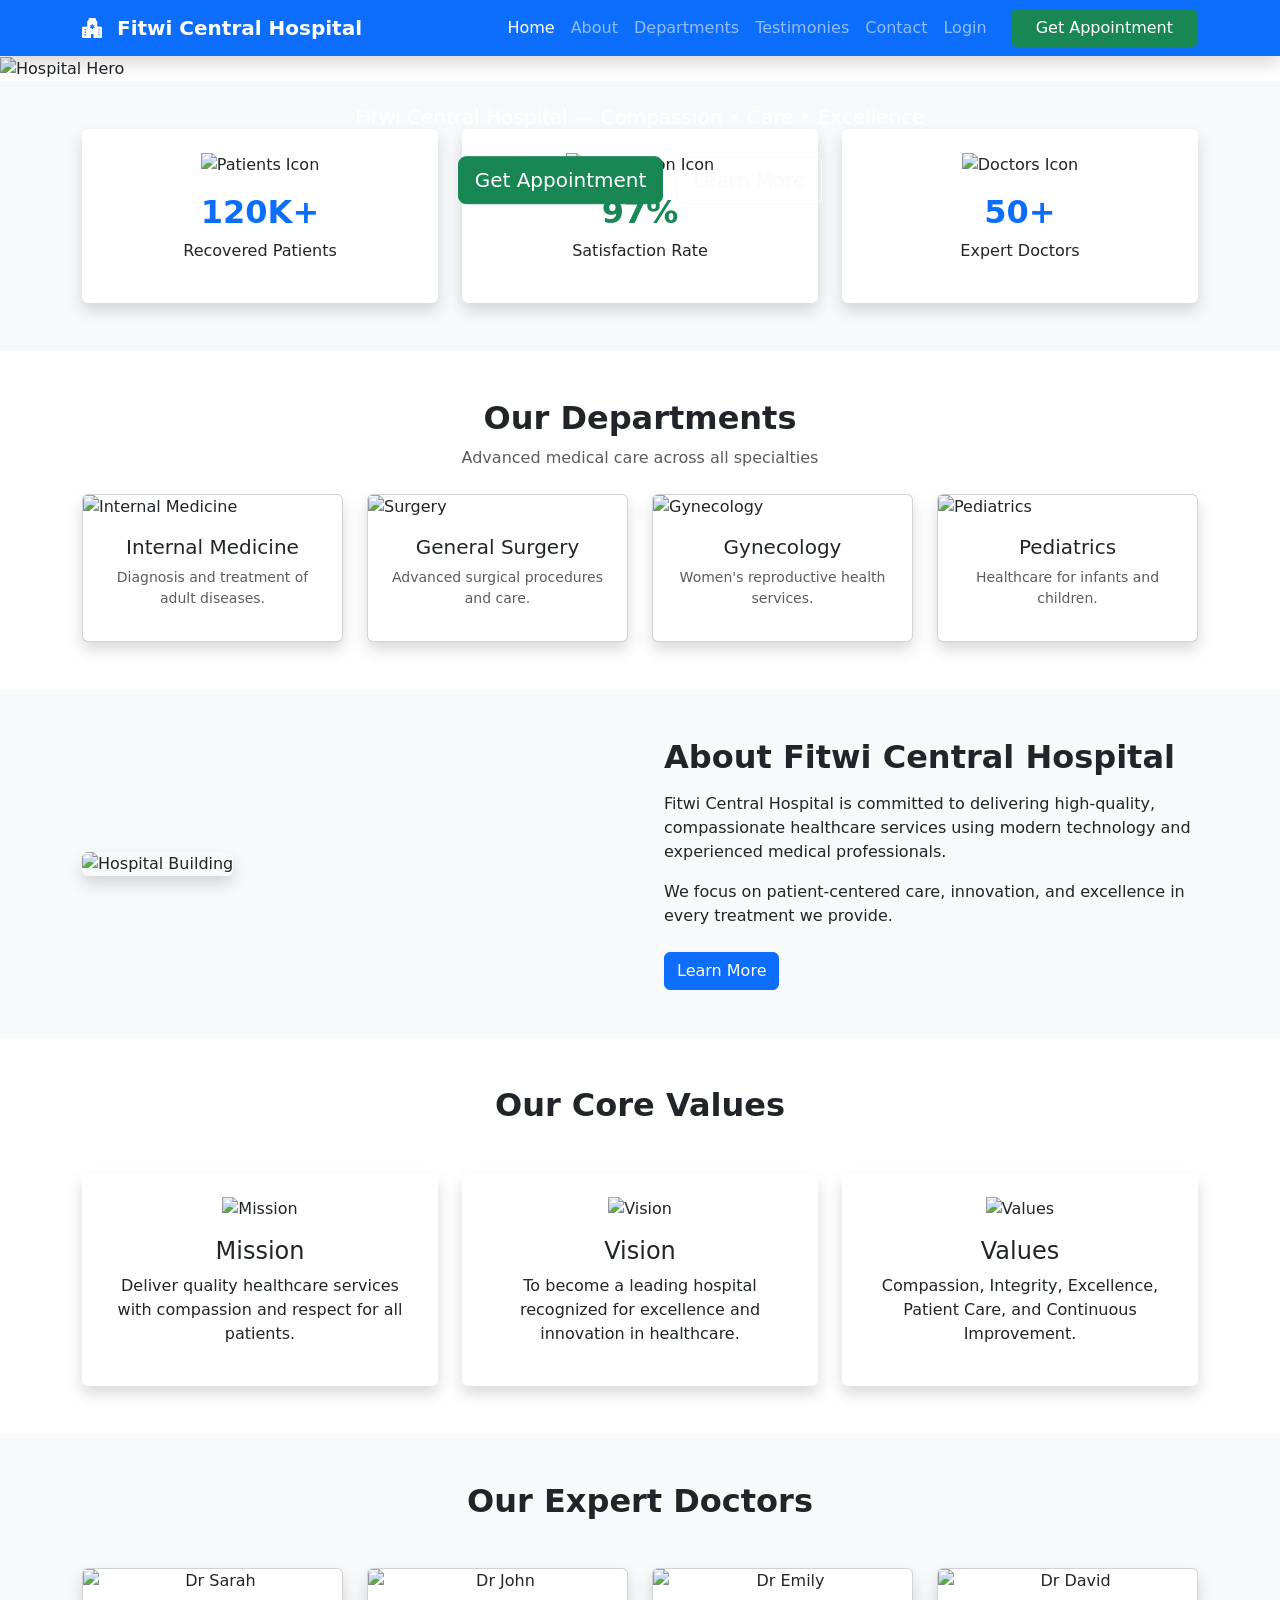
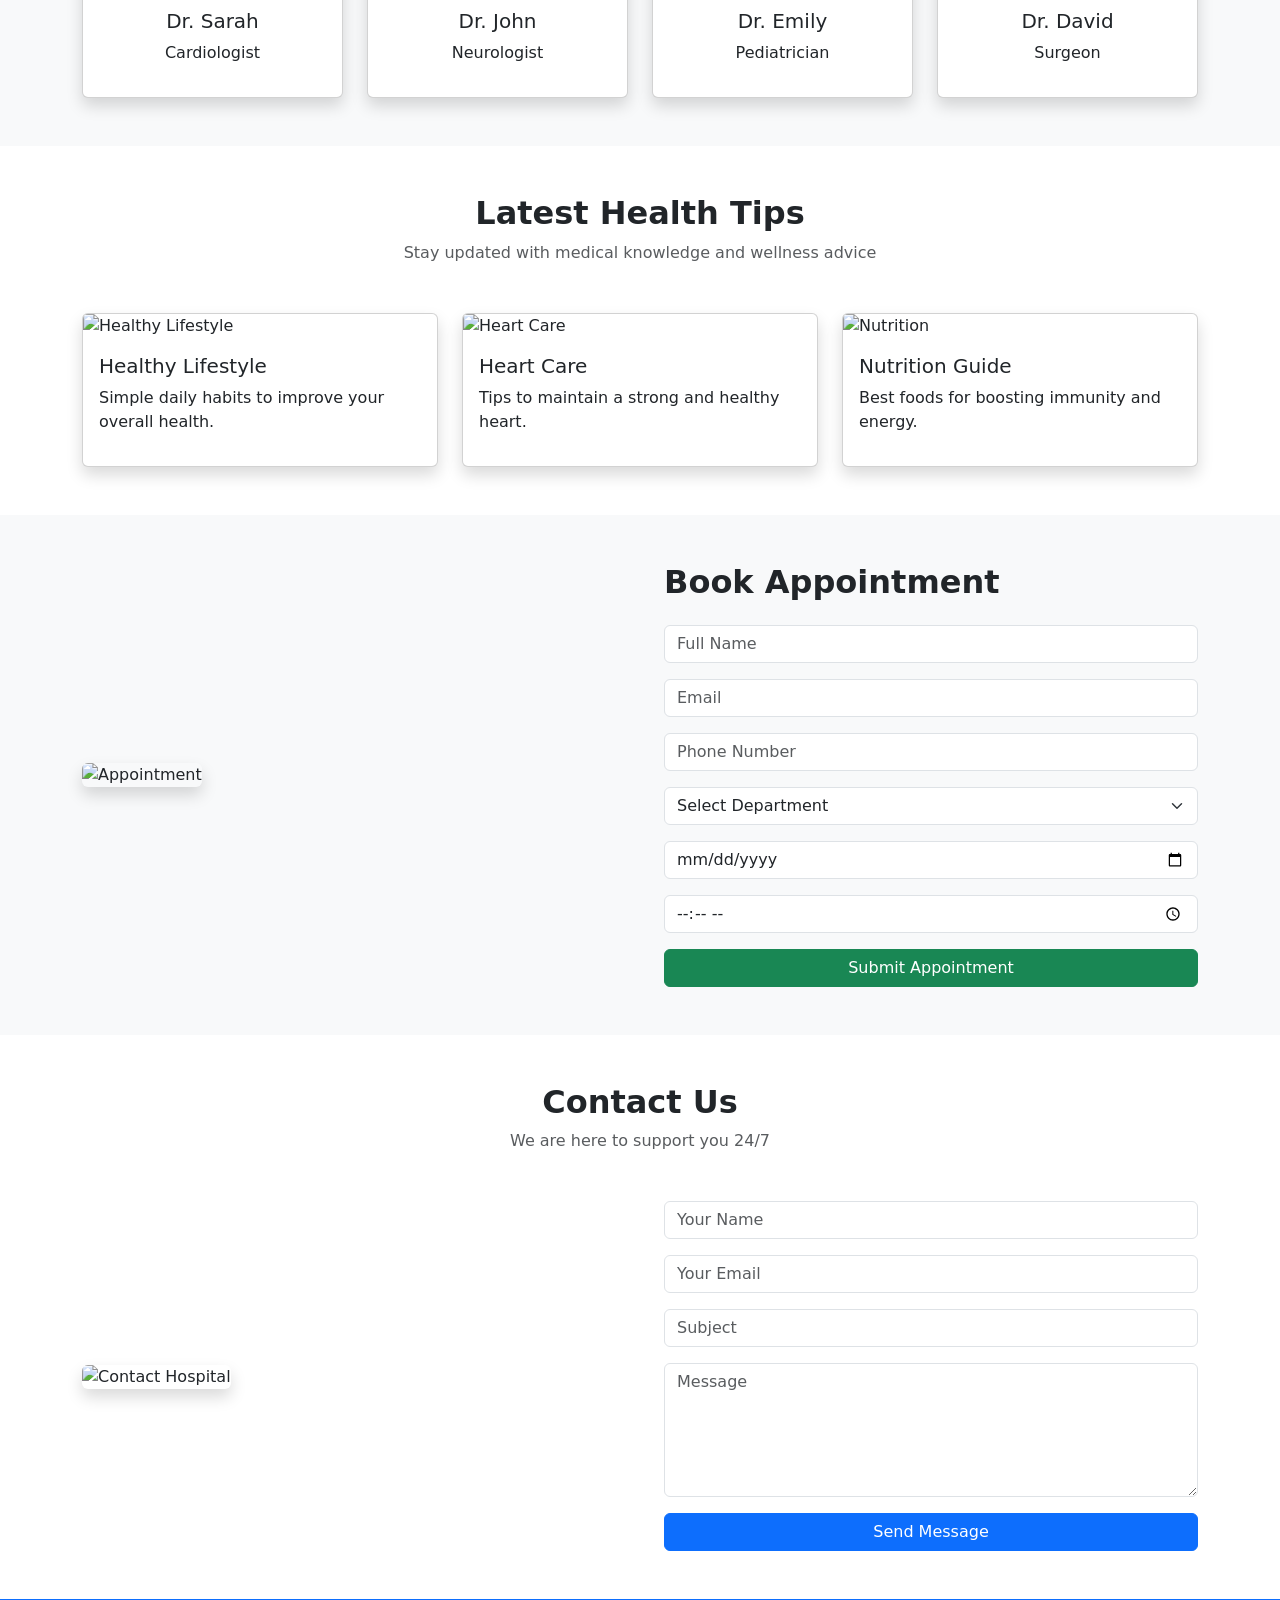
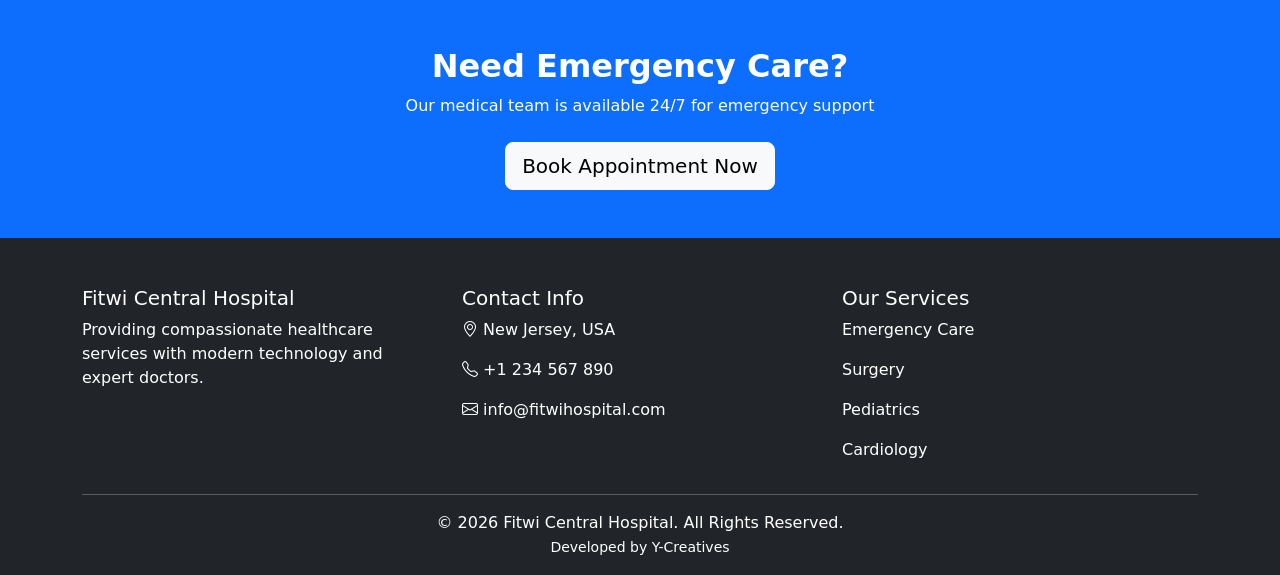
==== index.html @ 74739baf "Add files via upload" ====
<!DOCTYPE html>
<html lang="en">
<head>
    <meta charset="UTF-8">
    <meta name="viewport" content="width=device-width, initial-scale=1.0">

    <title>Fitwi Central Hospital</title>

    <!-- Google Fonts -->
    <link href="https://fonts.googleapis.com/css2?family=Poppins:wght@300;400;500;600;700&display=swap" rel="stylesheet">

    <!-- Bootstrap CSS -->
    <link href="https://cdn.jsdelivr.net/npm/bootstrap@5.3.3/dist/css/bootstrap.min.css" rel="stylesheet">

    <!-- Bootstrap Icons -->
    <link href="https://cdn.jsdelivr.net/npm/bootstrap-icons/font/bootstrap-icons.css" rel="stylesheet">

    <!-- Custom CSS -->
    <link rel="stylesheet" href="style.css">
</head>

<body>

<!-- ================= NAVBAR ================= -->
<nav class="navbar navbar-expand-lg navbar-dark bg-primary sticky-top shadow">
    <div class="container">

        <a class="navbar-brand fw-bold" href="index.html">
            <i class="bi bi-hospital-fill me-2"></i>
            Fitwi Central Hospital
        </a>

        <button class="navbar-toggler" type="button" data-bs-toggle="collapse" data-bs-target="#navMenu">
            <span class="navbar-toggler-icon"></span>
        </button>

        <div class="collapse navbar-collapse" id="navMenu">

            <ul class="navbar-nav ms-auto align-items-lg-center">

                <li class="nav-item"><a class="nav-link active" href="index.html">Home</a></li>
                <li class="nav-item"><a class="nav-link" href="about.html">About</a></li>
                <li class="nav-item"><a class="nav-link" href="departments.html">Departments</a></li>
                <li class="nav-item"><a class="nav-link" href="testimonies.html">Testimonies</a></li>
                <li class="nav-item"><a class="nav-link" href="contact.html">Contact</a></li>
                <li class="nav-item"><a class="nav-link" href="login.html">Login</a></li>

                <li class="nav-item ms-lg-3 mt-3 mt-lg-0">
                    <a href="appointment.html" class="btn btn-success px-4">
                        Get Appointment
                    </a>
                </li>

            </ul>

        </div>

    </div>
</nav>
<!-- ================= HERO SECTION ================= -->
<header class="position-relative">

    <img src="https://images.unsplash.com/photo-1586773860418-d37222d8fce3?auto=format&fit=crop&w=1600&q=80"
         class="w-100"
         style="height:90vh; object-fit:cover;"
         alt="Hospital Hero">

    <div class="position-absolute top-50 start-50 translate-middle text-center text-white">

        <h1 class="display-3 fw-bold">
            Delivering Health With Heart
        </h1>

        <p class="lead mt-3">
            Fitwi Central Hospital — Compassion • Care • Excellence
        </p>

        <div class="mt-4">

            <a href="appointment.html" class="btn btn-success btn-lg me-2">
                Get Appointment
            </a>

            <a href="about.html" class="btn btn-outline-light btn-lg">
                Learn More
            </a>

        </div>

    </div>

</header>

<!-- ================= STATISTICS SECTION ================= -->
<section class="py-5 text-center bg-light">

    <div class="container">

        <div class="row g-4">

            <!-- Patients -->
            <div class="col-md-4">
                <div class="p-4 shadow rounded bg-white">
                    <img src="https://cdn-icons-png.flaticon.com/512/2966/2966486.png"
                         width="70"
                         alt="Patients Icon">
                    <h2 class="fw-bold text-primary mt-3">120K+</h2>
                    <p>Recovered Patients</p>
                </div>
            </div>

            <!-- Satisfaction -->
            <div class="col-md-4">
                <div class="p-4 shadow rounded bg-white">
                    <img src="https://cdn-icons-png.flaticon.com/512/190/190411.png"
                         width="70"
                         alt="Satisfaction Icon">
                    <h2 class="fw-bold text-success mt-3">97%</h2>
                    <p>Satisfaction Rate</p>
                </div>
            </div>

            <!-- Doctors -->
            <div class="col-md-4">
                <div class="p-4 shadow rounded bg-white">
                    <img src="https://cdn-icons-png.flaticon.com/512/3774/3774299.png"
                         width="70"
                         alt="Doctors Icon">
                    <h2 class="fw-bold text-primary mt-3">50+</h2>
                    <p>Expert Doctors</p>
                </div>
            </div>

        </div>

    </div>

</section>
<!-- ================= DEPARTMENTS PREVIEW ================= -->
<section class="py-5">

    <div class="container text-center mb-4">

        <h2 class="fw-bold">Our Departments</h2>
        <p class="text-muted">Advanced medical care across all specialties</p>

    </div>

    <div class="container">

        <div class="row g-4">

            <!-- Internal Medicine -->
            <div class="col-md-3">
                <div class="card shadow h-100">
                    <img src="https://images.unsplash.com/photo-1579684385127-1ef15d508118?auto=format&fit=crop&w=800&q=80"
                         class="card-img-top"
                         alt="Internal Medicine">
                    <div class="card-body text-center">
                        <h5>Internal Medicine</h5>
                        <p class="text-muted small">Diagnosis and treatment of adult diseases.</p>
                    </div>
                </div>
            </div>

            <!-- Surgery -->
            <div class="col-md-3">
                <div class="card shadow h-100">
                    <img src="https://images.unsplash.com/photo-1581595219315-a187dd40c322?auto=format&fit=crop&w=800&q=80"
                         class="card-img-top"
                         alt="Surgery">
                    <div class="card-body text-center">
                        <h5>General Surgery</h5>
                        <p class="text-muted small">Advanced surgical procedures and care.</p>
                    </div>
                </div>
            </div>

            <!-- Gynecology -->
            <div class="col-md-3">
                <div class="card shadow h-100">
                    <img src="https://images.unsplash.com/photo-1584362917165-526a968579e8?auto=format&fit=crop&w=800&q=80"
                         class="card-img-top"
                         alt="Gynecology">
                    <div class="card-body text-center">
                        <h5>Gynecology</h5>
                        <p class="text-muted small">Women's reproductive health services.</p>
                    </div>
                </div>
            </div>

            <!-- Pediatrics -->
            <div class="col-md-3">
                <div class="card shadow h-100">
                    <img src="https://images.unsplash.com/photo-1588776814546-1ffcf47267a5?auto=format&fit=crop&w=800&q=80"
                         class="card-img-top"
                         alt="Pediatrics">
                    <div class="card-body text-center">
                        <h5>Pediatrics</h5>
                        <p class="text-muted small">Healthcare for infants and children.</p>
                    </div>
                </div>
            </div>

        </div>

    </div>

</section>


<!-- ================= ABOUT PREVIEW ================= -->
<section class="py-5 bg-light">

    <div class="container">

        <div class="row align-items-center g-5">

            <!-- IMAGE -->
            <div class="col-md-6">
                <img src="https://images.unsplash.com/photo-1587351021759-3e566b6af7cc?auto=format&fit=crop&w=1000&q=80"
                     class="img-fluid rounded shadow"
                     alt="Hospital Building">
            </div>

            <!-- TEXT -->
            <div class="col-md-6">

                <h2 class="fw-bold mb-3">About Fitwi Central Hospital</h2>

                <p>
                    Fitwi Central Hospital is committed to delivering high-quality, compassionate healthcare services
                    using modern technology and experienced medical professionals.
                </p>

                <p>
                    We focus on patient-centered care, innovation, and excellence in every treatment we provide.
                </p>

                <a href="about.html" class="btn btn-primary mt-2">
                    Learn More
                </a>

            </div>

        </div>

    </div>

</section>
<!-- ================= CORE VALUES ================= -->
<section class="py-5 text-center">

    <div class="container">

        <h2 class="mb-5 fw-bold">Our Core Values</h2>

        <div class="row g-4">

            <div class="col-md-4">
                <div class="p-4 shadow rounded bg-white h-100">
                    <img src="https://cdn-icons-png.flaticon.com/512/3209/3209265.png"
                         width="70"
                         alt="Mission">
                    <h4 class="mt-3">Mission</h4>
                    <p>Deliver quality healthcare services with compassion and respect for all patients.</p>
                </div>
            </div>

            <div class="col-md-4">
                <div class="p-4 shadow rounded bg-white h-100">
                    <img src="https://cdn-icons-png.flaticon.com/512/3135/3135715.png"
                         width="70"
                         alt="Vision">
                    <h4 class="mt-3">Vision</h4>
                    <p>To become a leading hospital recognized for excellence and innovation in healthcare.</p>
                </div>
            </div>

            <div class="col-md-4">
                <div class="p-4 shadow rounded bg-white h-100">
                    <img src="https://cdn-icons-png.flaticon.com/512/2910/2910791.png"
                         width="70"
                         alt="Values">
                    <h4 class="mt-3">Values</h4>
                    <p>Compassion, Integrity, Excellence, Patient Care, and Continuous Improvement.</p>
                </div>
            </div>

        </div>

    </div>

</section>

<!-- ================= DOCTORS SECTION ================= -->
<section class="py-5 text-center bg-light">

    <div class="container">

        <h2 class="mb-5 fw-bold">Our Expert Doctors</h2>

        <div class="row g-4">

            <!-- Dr Sarah -->
            <div class="col-md-3">
                <div class="card shadow h-100">
                    <img src="https://images.unsplash.com/photo-1612349317150-e413f6a5b16d?auto=format&fit=crop&w=800&q=80"
                         class="card-img-top"
                         alt="Dr Sarah">
                    <div class="card-body">
                        <h5>Dr. Sarah</h5>
                        <p>Cardiologist</p>
                    </div>
                </div>
            </div>

            <!-- Dr John (FIXED IMAGE) -->
            <div class="col-md-3">
                <div class="card shadow h-100">
                    <img src="https://images.unsplash.com/photo-1584467735871-8e85f17e96d3?auto=format&fit=crop&w=800&q=80"
                         class="card-img-top"
                         alt="Dr John">
                    <div class="card-body">
                        <h5>Dr. John</h5>
                        <p>Neurologist</p>
                    </div>
                </div>
            </div>

            <!-- Dr Emily (FIXED IMAGE) -->
            <div class="col-md-3">
                <div class="card shadow h-100">
                    <img src="https://images.unsplash.com/photo-1559839734-2b71ea197ec2?auto=format&fit=crop&w=800&q=80"
                         class="card-img-top"
                         alt="Dr Emily">
                    <div class="card-body">
                        <h5>Dr. Emily</h5>
                        <p>Pediatrician</p>
                    </div>
                </div>
            </div>

            <!-- Dr David -->
            <div class="col-md-3">
                <div class="card shadow h-100">
                    <img src="https://images.unsplash.com/photo-1618498082410-b4aa22193b38?auto=format&fit=crop&w=800&q=80"
                         class="card-img-top"
                         alt="Dr David">
                    <div class="card-body">
                        <h5>Dr. David</h5>
                        <p>Surgeon</p>
                    </div>
                </div>
            </div>

        </div>

    </div>

</section>

<!-- ================= BLOG SECTION ================= -->
<section class="py-5">

    <div class="container text-center mb-5">

        <h2 class="fw-bold">Latest Health Tips</h2>
        <p class="text-muted">Stay updated with medical knowledge and wellness advice</p>

    </div>

    <div class="container">

        <div class="row g-4">

            <!-- Blog 1 -->
            <div class="col-md-4">
                <div class="card shadow h-100">
                    <img src="https://images.unsplash.com/photo-1505751172876-fa1923c5c528?auto=format&fit=crop&w=800&q=80"
                         class="card-img-top"
                         alt="Healthy Lifestyle">
                    <div class="card-body">
                        <h5>Healthy Lifestyle</h5>
                        <p>Simple daily habits to improve your overall health.</p>
                    </div>
                </div>
            </div>

            <!-- Blog 2 -->
            <div class="col-md-4">
                <div class="card shadow h-100">
                    <img src="https://images.unsplash.com/photo-1559757148-5c350d0d3c56?auto=format&fit=crop&w=800&q=80"
                         class="card-img-top"
                         alt="Heart Care">
                    <div class="card-body">
                        <h5>Heart Care</h5>
                        <p>Tips to maintain a strong and healthy heart.</p>
                    </div>
                </div>
            </div>

            <!-- Blog 3 -->
            <div class="col-md-4">
                <div class="card shadow h-100">
                    <img src="https://images.unsplash.com/photo-1551190822-a9333d879b1f?auto=format&fit=crop&w=800&q=80"
                         class="card-img-top"
                         alt="Nutrition">
                    <div class="card-body">
                        <h5>Nutrition Guide</h5>
                        <p>Best foods for boosting immunity and energy.</p>
                    </div>
                </div>
            </div>

        </div>

    </div>

</section>
<!-- ================= APPOINTMENT SECTION ================= -->
<section class="py-5 bg-light" id="appointment">

    <div class="container">

        <div class="row align-items-center g-5">

            <!-- IMAGE -->
            <div class="col-md-6">
                <img src="https://images.unsplash.com/photo-1584515933487-779824d29309?auto=format&fit=crop&w=1000&q=80"
                     class="img-fluid rounded shadow"
                     alt="Appointment">
            </div>

            <!-- FORM -->
            <div class="col-md-6">

                <h2 class="fw-bold mb-4">Book Appointment</h2>

                <form id="appointmentForm">

                    <input type="text" class="form-control mb-3" id="fullname" placeholder="Full Name" required>

                    <input type="email" class="form-control mb-3" id="appointmentEmail" placeholder="Email" required>

                    <input type="tel" class="form-control mb-3" id="phone" placeholder="Phone Number" required>

                    <select class="form-select mb-3" id="department" required>
                        <option value="">Select Department</option>
                        <option>Internal Medicine</option>
                        <option>Cardiology</option>
                        <option>Pediatrics</option>
                        <option>Surgery</option>
                        <option>Gynecology</option>
                    </select>

                    <input type="date" class="form-control mb-3" id="date" required>

                    <input type="time" class="form-control mb-3" id="time" required>

                    <button type="submit" class="btn btn-success w-100">
                        Submit Appointment
                    </button>

                </form>

            </div>

        </div>

    </div>

</section>

<!-- ================= CONTACT SECTION ================= -->
<section class="py-5" id="contact">

    <div class="container">

        <div class="text-center mb-5">
            <h2 class="fw-bold">Contact Us</h2>
            <p class="text-muted">We are here to support you 24/7</p>
        </div>

        <div class="row g-5 align-items-center">

            <!-- IMAGE -->
            <div class="col-md-6">
                <img src="https://images.unsplash.com/photo-1584982751601-97dcc096659c?auto=format&fit=crop&w=1000&q=80"
                     class="img-fluid rounded shadow"
                     alt="Contact Hospital">
            </div>

            <!-- FORM -->
            <div class="col-md-6">

                <form>

                    <input type="text" class="form-control mb-3" placeholder="Your Name">

                    <input type="email" class="form-control mb-3" placeholder="Your Email">

                    <input type="text" class="form-control mb-3" placeholder="Subject">

                    <textarea class="form-control mb-3" rows="5" placeholder="Message"></textarea>

                    <button class="btn btn-primary w-100">
                        Send Message
                    </button>

                </form>

            </div>

        </div>

    </div>

</section>

<!-- ================= EMERGENCY CTA ================= -->
<section class="py-5 bg-primary text-white text-center">

    <div class="container">

        <h2 class="fw-bold">Need Emergency Care?</h2>

        <p class="mb-4">
            Our medical team is available 24/7 for emergency support
        </p>

        <a href="appointment.html" class="btn btn-light btn-lg">
            Book Appointment Now
        </a>

    </div>

</section>

<!-- ================= FOOTER ================= -->
<footer class="bg-dark text-white pt-5 pb-3">

    <div class="container">

        <div class="row g-4">

            <!-- ABOUT -->
            <div class="col-md-4">
                <h5>Fitwi Central Hospital</h5>
                <p>
                    Providing compassionate healthcare services with modern technology and expert doctors.
                </p>
            </div>

            <!-- CONTACT -->
            <div class="col-md-4">
                <h5>Contact Info</h5>

                <p><i class="bi bi-geo-alt"></i> New Jersey, USA</p>
                <p><i class="bi bi-telephone"></i> +1 234 567 890</p>
                <p><i class="bi bi-envelope"></i> info@fitwihospital.com</p>

            </div>

            <!-- SERVICES -->
            <div class="col-md-4">
                <h5>Our Services</h5>

                <p>Emergency Care</p>
                <p>Surgery</p>
                <p>Pediatrics</p>
                <p>Cardiology</p>

            </div>

        </div>

        <hr class="bg-light">

        <div class="text-center">

            <p class="mb-0">
                © 2026 Fitwi Central Hospital. All Rights Reserved.
            </p>

            <small>
                Developed by Y-Creatives
            </small>

        </div>

    </div>

</footer>

<!-- ================= SCRIPTS ================= -->
<script src="https://cdn.jsdelivr.net/npm/bootstrap@5.3.3/dist/js/bootstrap.bundle.min.js"></script>
<script src="script.js"></script>

</body>
</html>
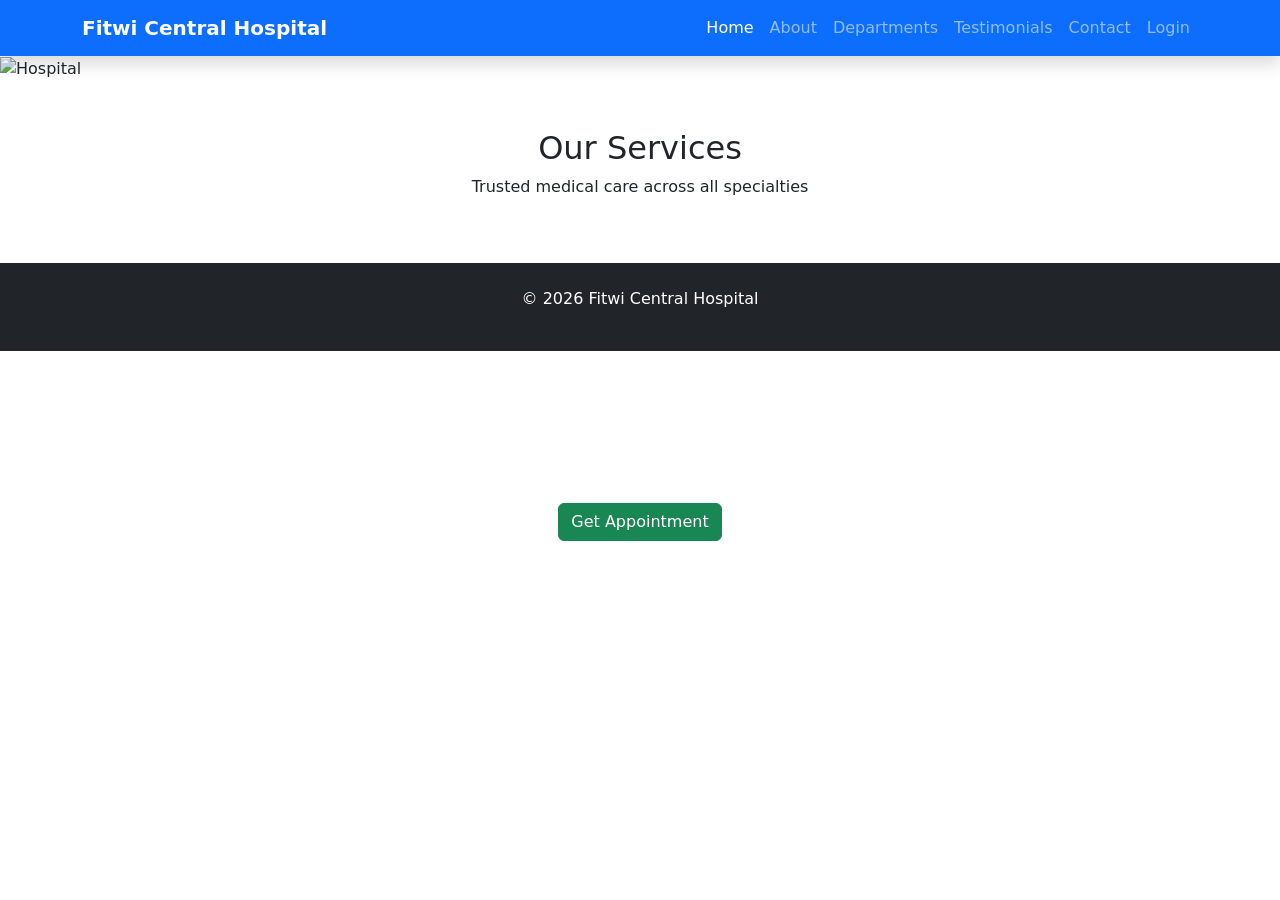
==== commit 3f32c191: "Add files via upload" ====
--- a/index.html
+++ b/index.html
@@ -1,601 +1,87 @@
 <!DOCTYPE html>
 <html lang="en">
+
 <head>
-    <meta charset="UTF-8">
-    <meta name="viewport" content="width=device-width, initial-scale=1.0">
+<meta charset="UTF-8">
+<meta name="viewport" content="width=device-width, initial-scale=1.0">
 
-    <title>Fitwi Central Hospital</title>
+<title>Fitwi Central Hospital | Modern Healthcare & Medical Services</title>
 
-    <!-- Google Fonts -->
-    <link href="https://fonts.googleapis.com/css2?family=Poppins:wght@300;400;500;600;700&display=swap" rel="stylesheet">
+<meta name="description" content="Fitwi Central Hospital provides emergency care, surgery, cardiology, pediatrics, diagnostics, and advanced medical services with expert doctors.">
+<meta name="robots" content="index, follow">
+<meta name="author" content="Y-Creatives">
 
-    <!-- Bootstrap CSS -->
-    <link href="https://cdn.jsdelivr.net/npm/bootstrap@5.3.3/dist/css/bootstrap.min.css" rel="stylesheet">
+<link rel="canonical" href="https://fitwi-central-hospital.netlify.app/">
 
-    <!-- Bootstrap Icons -->
-    <link href="https://cdn.jsdelivr.net/npm/bootstrap-icons/font/bootstrap-icons.css" rel="stylesheet">
+<!-- Open Graph -->
+<meta property="og:title" content="Fitwi Central Hospital">
+<meta property="og:description" content="Delivering Health With Heart — Compassionate and modern healthcare services.">
+<meta property="og:type" content="website">
+<meta property="og:url" content="https://fitwi-central-hospital.netlify.app/">
 
-    <!-- Custom CSS -->
-    <link rel="stylesheet" href="style.css">
+<!-- Favicon -->
+<link rel="icon" href="images/favicon.png">
+
+<!-- Fonts + CSS -->
+<link href="https://fonts.googleapis.com/css2?family=Poppins:wght@300;400;600;700&display=swap" rel="stylesheet">
+<link href="https://cdn.jsdelivr.net/npm/bootstrap@5.3.3/dist/css/bootstrap.min.css" rel="stylesheet">
+<link rel="stylesheet" href="style.css">
 </head>
 
 <body>
 
-<!-- ================= NAVBAR ================= -->
+<!-- NAVBAR -->
 <nav class="navbar navbar-expand-lg navbar-dark bg-primary sticky-top shadow">
-    <div class="container">
+<div class="container">
 
-        <a class="navbar-brand fw-bold" href="index.html">
-            <i class="bi bi-hospital-fill me-2"></i>
-            Fitwi Central Hospital
-        </a>
+<a class="navbar-brand fw-bold" href="index.html">
+Fitwi Central Hospital
+</a>
 
-        <button class="navbar-toggler" type="button" data-bs-toggle="collapse" data-bs-target="#navMenu">
-            <span class="navbar-toggler-icon"></span>
-        </button>
+<button class="navbar-toggler" data-bs-toggle="collapse" data-bs-target="#nav">
+<span class="navbar-toggler-icon"></span>
+</button>
 
-        <div class="collapse navbar-collapse" id="navMenu">
+<div class="collapse navbar-collapse" id="nav">
+<ul class="navbar-nav ms-auto">
 
-            <ul class="navbar-nav ms-auto align-items-lg-center">
+<li class="nav-item"><a class="nav-link active" href="index.html">Home</a></li>
+<li class="nav-item"><a class="nav-link" href="about.html">About</a></li>
+<li class="nav-item"><a class="nav-link" href="departments.html">Departments</a></li>
+<li class="nav-item"><a class="nav-link" href="testimonies.html">Testimonials</a></li>
+<li class="nav-item"><a class="nav-link" href="contact.html">Contact</a></li>
+<li class="nav-item"><a class="nav-link" href="login.html">Login</a></li>
 
-                <li class="nav-item"><a class="nav-link active" href="index.html">Home</a></li>
-                <li class="nav-item"><a class="nav-link" href="about.html">About</a></li>
-                <li class="nav-item"><a class="nav-link" href="departments.html">Departments</a></li>
-                <li class="nav-item"><a class="nav-link" href="testimonies.html">Testimonies</a></li>
-                <li class="nav-item"><a class="nav-link" href="contact.html">Contact</a></li>
-                <li class="nav-item"><a class="nav-link" href="login.html">Login</a></li>
+</ul>
+</div>
 
-                <li class="nav-item ms-lg-3 mt-3 mt-lg-0">
-                    <a href="appointment.html" class="btn btn-success px-4">
-                        Get Appointment
-                    </a>
-                </li>
+</div>
+</nav>
 
-            </ul>
-
-        </div>
-
-    </div>
-</nav>
-<!-- ================= HERO SECTION ================= -->
-<header class="position-relative">
-
-    <img src="https://images.unsplash.com/photo-1586773860418-d37222d8fce3?auto=format&fit=crop&w=1600&q=80"
-         class="w-100"
-         style="height:90vh; object-fit:cover;"
-         alt="Hospital Hero">
-
-    <div class="position-absolute top-50 start-50 translate-middle text-center text-white">
-
-        <h1 class="display-3 fw-bold">
-            Delivering Health With Heart
-        </h1>
-
-        <p class="lead mt-3">
-            Fitwi Central Hospital — Compassion • Care • Excellence
-        </p>
-
-        <div class="mt-4">
-
-            <a href="appointment.html" class="btn btn-success btn-lg me-2">
-                Get Appointment
-            </a>
-
-            <a href="about.html" class="btn btn-outline-light btn-lg">
-                Learn More
-            </a>
-
-        </div>
-
-    </div>
-
+<!-- HERO -->
+<header>
+<img src="https://images.unsplash.com/photo-1586773860418-d37222d8fce3"
+class="w-100" style="height:85vh;object-fit:cover;" alt="Hospital">
+<div class="position-absolute top-50 start-50 translate-middle text-white text-center">
+<h1 class="fw-bold">Delivering Health With Heart</h1>
+<p>Compassion • Care • Excellence</p>
+<a href="appointment.html" class="btn btn-success">Get Appointment</a>
+</div>
 </header>
 
-<!-- ================= STATISTICS SECTION ================= -->
-<section class="py-5 text-center bg-light">
-
-    <div class="container">
-
-        <div class="row g-4">
-
-            <!-- Patients -->
-            <div class="col-md-4">
-                <div class="p-4 shadow rounded bg-white">
-                    <img src="https://cdn-icons-png.flaticon.com/512/2966/2966486.png"
-                         width="70"
-                         alt="Patients Icon">
-                    <h2 class="fw-bold text-primary mt-3">120K+</h2>
-                    <p>Recovered Patients</p>
-                </div>
-            </div>
-
-            <!-- Satisfaction -->
-            <div class="col-md-4">
-                <div class="p-4 shadow rounded bg-white">
-                    <img src="https://cdn-icons-png.flaticon.com/512/190/190411.png"
-                         width="70"
-                         alt="Satisfaction Icon">
-                    <h2 class="fw-bold text-success mt-3">97%</h2>
-                    <p>Satisfaction Rate</p>
-                </div>
-            </div>
-
-            <!-- Doctors -->
-            <div class="col-md-4">
-                <div class="p-4 shadow rounded bg-white">
-                    <img src="https://cdn-icons-png.flaticon.com/512/3774/3774299.png"
-                         width="70"
-                         alt="Doctors Icon">
-                    <h2 class="fw-bold text-primary mt-3">50+</h2>
-                    <p>Expert Doctors</p>
-                </div>
-            </div>
-
-        </div>
-
-    </div>
-
-</section>
-<!-- ================= DEPARTMENTS PREVIEW ================= -->
-<section class="py-5">
-
-    <div class="container text-center mb-4">
-
-        <h2 class="fw-bold">Our Departments</h2>
-        <p class="text-muted">Advanced medical care across all specialties</p>
-
-    </div>
-
-    <div class="container">
-
-        <div class="row g-4">
-
-            <!-- Internal Medicine -->
-            <div class="col-md-3">
-                <div class="card shadow h-100">
-                    <img src="https://images.unsplash.com/photo-1579684385127-1ef15d508118?auto=format&fit=crop&w=800&q=80"
-                         class="card-img-top"
-                         alt="Internal Medicine">
-                    <div class="card-body text-center">
-                        <h5>Internal Medicine</h5>
-                        <p class="text-muted small">Diagnosis and treatment of adult diseases.</p>
-                    </div>
-                </div>
-            </div>
-
-            <!-- Surgery -->
-            <div class="col-md-3">
-                <div class="card shadow h-100">
-                    <img src="https://images.unsplash.com/photo-1581595219315-a187dd40c322?auto=format&fit=crop&w=800&q=80"
-                         class="card-img-top"
-                         alt="Surgery">
-                    <div class="card-body text-center">
-                        <h5>General Surgery</h5>
-                        <p class="text-muted small">Advanced surgical procedures and care.</p>
-                    </div>
-                </div>
-            </div>
-
-            <!-- Gynecology -->
-            <div class="col-md-3">
-                <div class="card shadow h-100">
-                    <img src="https://images.unsplash.com/photo-1584362917165-526a968579e8?auto=format&fit=crop&w=800&q=80"
-                         class="card-img-top"
-                         alt="Gynecology">
-                    <div class="card-body text-center">
-                        <h5>Gynecology</h5>
-                        <p class="text-muted small">Women's reproductive health services.</p>
-                    </div>
-                </div>
-            </div>
-
-            <!-- Pediatrics -->
-            <div class="col-md-3">
-                <div class="card shadow h-100">
-                    <img src="https://images.unsplash.com/photo-1588776814546-1ffcf47267a5?auto=format&fit=crop&w=800&q=80"
-                         class="card-img-top"
-                         alt="Pediatrics">
-                    <div class="card-body text-center">
-                        <h5>Pediatrics</h5>
-                        <p class="text-muted small">Healthcare for infants and children.</p>
-                    </div>
-                </div>
-            </div>
-
-        </div>
-
-    </div>
-
+<!-- SERVICES (shortened clean version) -->
+<section class="py-5 text-center">
+<div class="container">
+<h2>Our Services</h2>
+<p>Trusted medical care across all specialties</p>
+</div>
 </section>
 
-
-<!-- ================= ABOUT PREVIEW ================= -->
-<section class="py-5 bg-light">
-
-    <div class="container">
-
-        <div class="row align-items-center g-5">
-
-            <!-- IMAGE -->
-            <div class="col-md-6">
-                <img src="https://images.unsplash.com/photo-1587351021759-3e566b6af7cc?auto=format&fit=crop&w=1000&q=80"
-                     class="img-fluid rounded shadow"
-                     alt="Hospital Building">
-            </div>
-
-            <!-- TEXT -->
-            <div class="col-md-6">
-
-                <h2 class="fw-bold mb-3">About Fitwi Central Hospital</h2>
-
-                <p>
-                    Fitwi Central Hospital is committed to delivering high-quality, compassionate healthcare services
-                    using modern technology and experienced medical professionals.
-                </p>
-
-                <p>
-                    We focus on patient-centered care, innovation, and excellence in every treatment we provide.
-                </p>
-
-                <a href="about.html" class="btn btn-primary mt-2">
-                    Learn More
-                </a>
-
-            </div>
-
-        </div>
-
-    </div>
-
-</section>
-<!-- ================= CORE VALUES ================= -->
-<section class="py-5 text-center">
-
-    <div class="container">
-
-        <h2 class="mb-5 fw-bold">Our Core Values</h2>
-
-        <div class="row g-4">
-
-            <div class="col-md-4">
-                <div class="p-4 shadow rounded bg-white h-100">
-                    <img src="https://cdn-icons-png.flaticon.com/512/3209/3209265.png"
-                         width="70"
-                         alt="Mission">
-                    <h4 class="mt-3">Mission</h4>
-                    <p>Deliver quality healthcare services with compassion and respect for all patients.</p>
-                </div>
-            </div>
-
-            <div class="col-md-4">
-                <div class="p-4 shadow rounded bg-white h-100">
-                    <img src="https://cdn-icons-png.flaticon.com/512/3135/3135715.png"
-                         width="70"
-                         alt="Vision">
-                    <h4 class="mt-3">Vision</h4>
-                    <p>To become a leading hospital recognized for excellence and innovation in healthcare.</p>
-                </div>
-            </div>
-
-            <div class="col-md-4">
-                <div class="p-4 shadow rounded bg-white h-100">
-                    <img src="https://cdn-icons-png.flaticon.com/512/2910/2910791.png"
-                         width="70"
-                         alt="Values">
-                    <h4 class="mt-3">Values</h4>
-                    <p>Compassion, Integrity, Excellence, Patient Care, and Continuous Improvement.</p>
-                </div>
-            </div>
-
-        </div>
-
-    </div>
-
-</section>
-
-<!-- ================= DOCTORS SECTION ================= -->
-<section class="py-5 text-center bg-light">
-
-    <div class="container">
-
-        <h2 class="mb-5 fw-bold">Our Expert Doctors</h2>
-
-        <div class="row g-4">
-
-            <!-- Dr Sarah -->
-            <div class="col-md-3">
-                <div class="card shadow h-100">
-                    <img src="https://images.unsplash.com/photo-1612349317150-e413f6a5b16d?auto=format&fit=crop&w=800&q=80"
-                         class="card-img-top"
-                         alt="Dr Sarah">
-                    <div class="card-body">
-                        <h5>Dr. Sarah</h5>
-                        <p>Cardiologist</p>
-                    </div>
-                </div>
-            </div>
-
-            <!-- Dr John (FIXED IMAGE) -->
-            <div class="col-md-3">
-                <div class="card shadow h-100">
-                    <img src="https://images.unsplash.com/photo-1584467735871-8e85f17e96d3?auto=format&fit=crop&w=800&q=80"
-                         class="card-img-top"
-                         alt="Dr John">
-                    <div class="card-body">
-                        <h5>Dr. John</h5>
-                        <p>Neurologist</p>
-                    </div>
-                </div>
-            </div>
-
-            <!-- Dr Emily (FIXED IMAGE) -->
-            <div class="col-md-3">
-                <div class="card shadow h-100">
-                    <img src="https://images.unsplash.com/photo-1559839734-2b71ea197ec2?auto=format&fit=crop&w=800&q=80"
-                         class="card-img-top"
-                         alt="Dr Emily">
-                    <div class="card-body">
-                        <h5>Dr. Emily</h5>
-                        <p>Pediatrician</p>
-                    </div>
-                </div>
-            </div>
-
-            <!-- Dr David -->
-            <div class="col-md-3">
-                <div class="card shadow h-100">
-                    <img src="https://images.unsplash.com/photo-1618498082410-b4aa22193b38?auto=format&fit=crop&w=800&q=80"
-                         class="card-img-top"
-                         alt="Dr David">
-                    <div class="card-body">
-                        <h5>Dr. David</h5>
-                        <p>Surgeon</p>
-                    </div>
-                </div>
-            </div>
-
-        </div>
-
-    </div>
-
-</section>
-
-<!-- ================= BLOG SECTION ================= -->
-<section class="py-5">
-
-    <div class="container text-center mb-5">
-
-        <h2 class="fw-bold">Latest Health Tips</h2>
-        <p class="text-muted">Stay updated with medical knowledge and wellness advice</p>
-
-    </div>
-
-    <div class="container">
-
-        <div class="row g-4">
-
-            <!-- Blog 1 -->
-            <div class="col-md-4">
-                <div class="card shadow h-100">
-                    <img src="https://images.unsplash.com/photo-1505751172876-fa1923c5c528?auto=format&fit=crop&w=800&q=80"
-                         class="card-img-top"
-                         alt="Healthy Lifestyle">
-                    <div class="card-body">
-                        <h5>Healthy Lifestyle</h5>
-                        <p>Simple daily habits to improve your overall health.</p>
-                    </div>
-                </div>
-            </div>
-
-            <!-- Blog 2 -->
-            <div class="col-md-4">
-                <div class="card shadow h-100">
-                    <img src="https://images.unsplash.com/photo-1559757148-5c350d0d3c56?auto=format&fit=crop&w=800&q=80"
-                         class="card-img-top"
-                         alt="Heart Care">
-                    <div class="card-body">
-                        <h5>Heart Care</h5>
-                        <p>Tips to maintain a strong and healthy heart.</p>
-                    </div>
-                </div>
-            </div>
-
-            <!-- Blog 3 -->
-            <div class="col-md-4">
-                <div class="card shadow h-100">
-                    <img src="https://images.unsplash.com/photo-1551190822-a9333d879b1f?auto=format&fit=crop&w=800&q=80"
-                         class="card-img-top"
-                         alt="Nutrition">
-                    <div class="card-body">
-                        <h5>Nutrition Guide</h5>
-                        <p>Best foods for boosting immunity and energy.</p>
-                    </div>
-                </div>
-            </div>
-
-        </div>
-
-    </div>
-
-</section>
-<!-- ================= APPOINTMENT SECTION ================= -->
-<section class="py-5 bg-light" id="appointment">
-
-    <div class="container">
-
-        <div class="row align-items-center g-5">
-
-            <!-- IMAGE -->
-            <div class="col-md-6">
-                <img src="https://images.unsplash.com/photo-1584515933487-779824d29309?auto=format&fit=crop&w=1000&q=80"
-                     class="img-fluid rounded shadow"
-                     alt="Appointment">
-            </div>
-
-            <!-- FORM -->
-            <div class="col-md-6">
-
-                <h2 class="fw-bold mb-4">Book Appointment</h2>
-
-                <form id="appointmentForm">
-
-                    <input type="text" class="form-control mb-3" id="fullname" placeholder="Full Name" required>
-
-                    <input type="email" class="form-control mb-3" id="appointmentEmail" placeholder="Email" required>
-
-                    <input type="tel" class="form-control mb-3" id="phone" placeholder="Phone Number" required>
-
-                    <select class="form-select mb-3" id="department" required>
-                        <option value="">Select Department</option>
-                        <option>Internal Medicine</option>
-                        <option>Cardiology</option>
-                        <option>Pediatrics</option>
-                        <option>Surgery</option>
-                        <option>Gynecology</option>
-                    </select>
-
-                    <input type="date" class="form-control mb-3" id="date" required>
-
-                    <input type="time" class="form-control mb-3" id="time" required>
-
-                    <button type="submit" class="btn btn-success w-100">
-                        Submit Appointment
-                    </button>
-
-                </form>
-
-            </div>
-
-        </div>
-
-    </div>
-
-</section>
-
-<!-- ================= CONTACT SECTION ================= -->
-<section class="py-5" id="contact">
-
-    <div class="container">
-
-        <div class="text-center mb-5">
-            <h2 class="fw-bold">Contact Us</h2>
-            <p class="text-muted">We are here to support you 24/7</p>
-        </div>
-
-        <div class="row g-5 align-items-center">
-
-            <!-- IMAGE -->
-            <div class="col-md-6">
-                <img src="https://images.unsplash.com/photo-1584982751601-97dcc096659c?auto=format&fit=crop&w=1000&q=80"
-                     class="img-fluid rounded shadow"
-                     alt="Contact Hospital">
-            </div>
-
-            <!-- FORM -->
-            <div class="col-md-6">
-
-                <form>
-
-                    <input type="text" class="form-control mb-3" placeholder="Your Name">
-
-                    <input type="email" class="form-control mb-3" placeholder="Your Email">
-
-                    <input type="text" class="form-control mb-3" placeholder="Subject">
-
-                    <textarea class="form-control mb-3" rows="5" placeholder="Message"></textarea>
-
-                    <button class="btn btn-primary w-100">
-                        Send Message
-                    </button>
-
-                </form>
-
-            </div>
-
-        </div>
-
-    </div>
-
-</section>
-
-<!-- ================= EMERGENCY CTA ================= -->
-<section class="py-5 bg-primary text-white text-center">
-
-    <div class="container">
-
-        <h2 class="fw-bold">Need Emergency Care?</h2>
-
-        <p class="mb-4">
-            Our medical team is available 24/7 for emergency support
-        </p>
-
-        <a href="appointment.html" class="btn btn-light btn-lg">
-            Book Appointment Now
-        </a>
-
-    </div>
-
-</section>
-
-<!-- ================= FOOTER ================= -->
-<footer class="bg-dark text-white pt-5 pb-3">
-
-    <div class="container">
-
-        <div class="row g-4">
-
-            <!-- ABOUT -->
-            <div class="col-md-4">
-                <h5>Fitwi Central Hospital</h5>
-                <p>
-                    Providing compassionate healthcare services with modern technology and expert doctors.
-                </p>
-            </div>
-
-            <!-- CONTACT -->
-            <div class="col-md-4">
-                <h5>Contact Info</h5>
-
-                <p><i class="bi bi-geo-alt"></i> New Jersey, USA</p>
-                <p><i class="bi bi-telephone"></i> +1 234 567 890</p>
-                <p><i class="bi bi-envelope"></i> info@fitwihospital.com</p>
-
-            </div>
-
-            <!-- SERVICES -->
-            <div class="col-md-4">
-                <h5>Our Services</h5>
-
-                <p>Emergency Care</p>
-                <p>Surgery</p>
-                <p>Pediatrics</p>
-                <p>Cardiology</p>
-
-            </div>
-
-        </div>
-
-        <hr class="bg-light">
-
-        <div class="text-center">
-
-            <p class="mb-0">
-                © 2026 Fitwi Central Hospital. All Rights Reserved.
-            </p>
-
-            <small>
-                Developed by Y-Creatives
-            </small>
-
-        </div>
-
-    </div>
-
+<!-- FOOTER -->
+<footer class="bg-dark text-white text-center py-4">
+<p>© 2026 Fitwi Central Hospital</p>
 </footer>
 
-<!-- ================= SCRIPTS ================= -->
 <script src="https://cdn.jsdelivr.net/npm/bootstrap@5.3.3/dist/js/bootstrap.bundle.min.js"></script>
-<script src="script.js"></script>
-
 </body>
 </html>
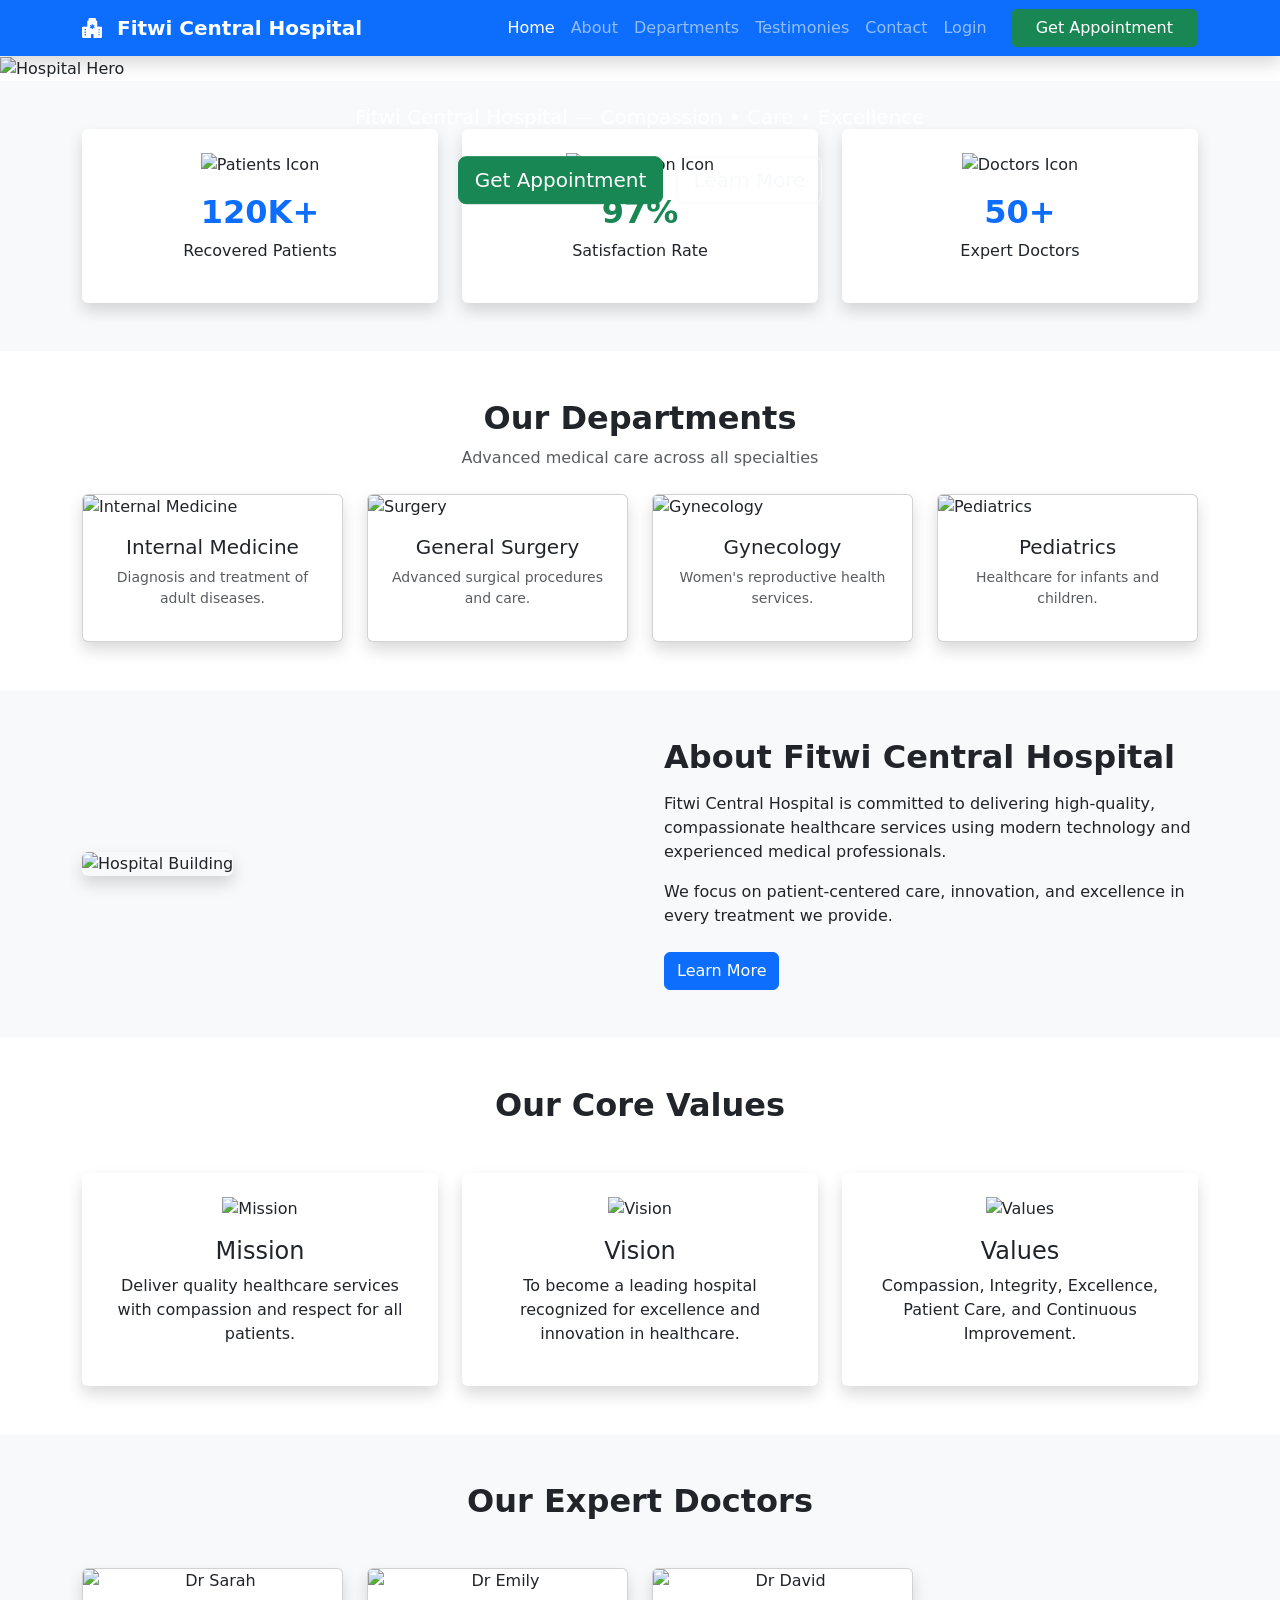
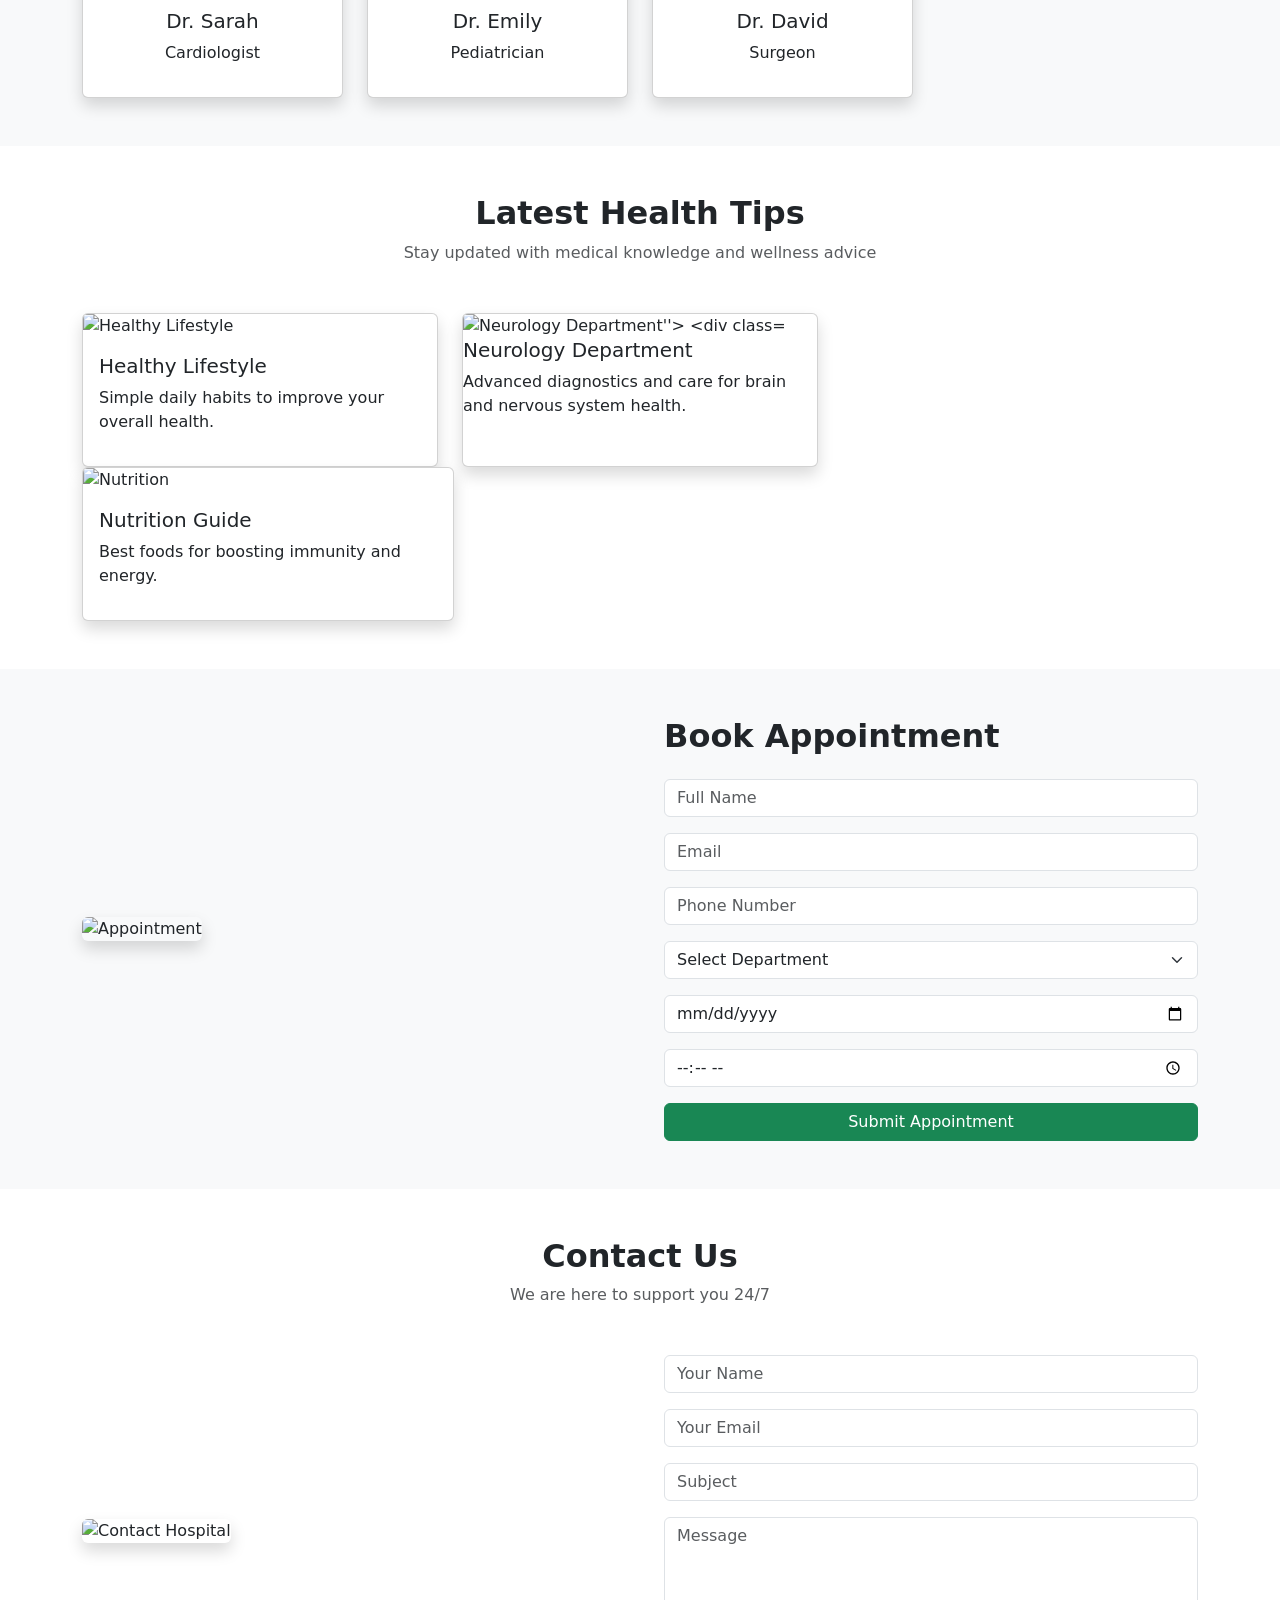
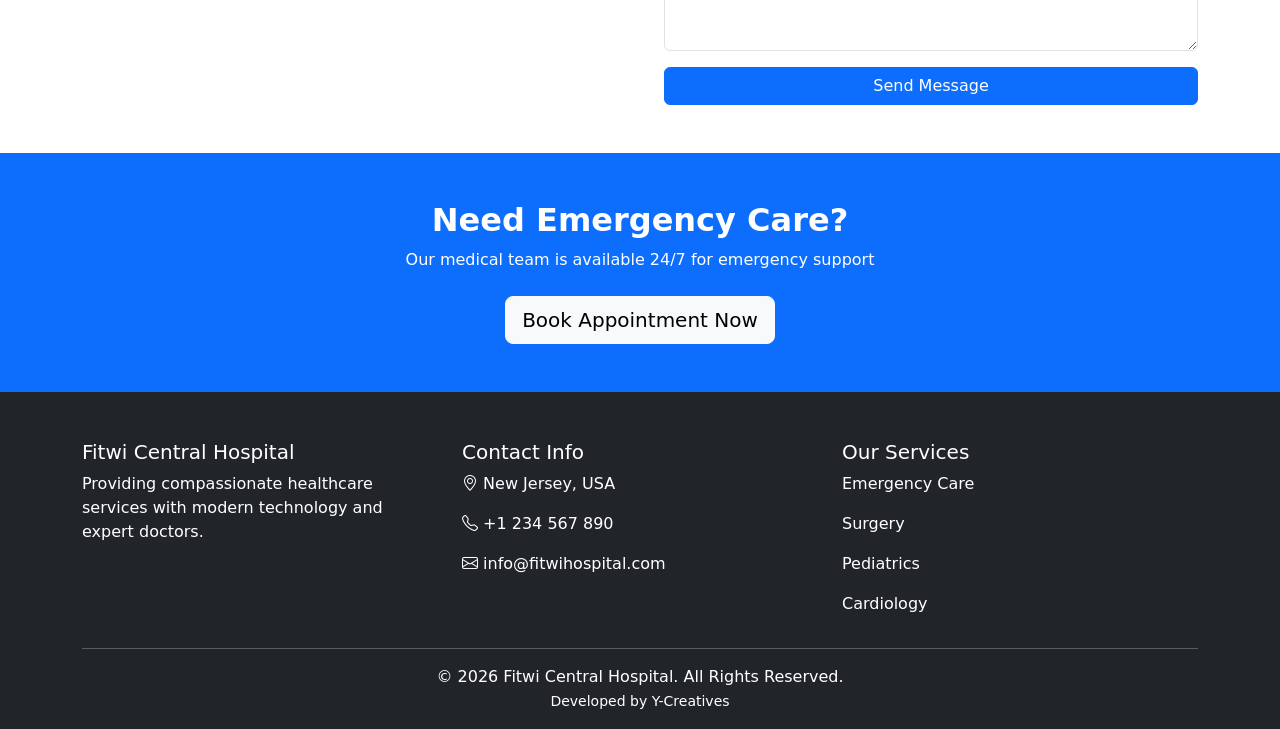
==== commit e450508a: "Add files via upload" ====
--- a/index.html
+++ b/index.html
@@ -1,87 +1,589 @@
 <!DOCTYPE html>
 <html lang="en">
-
 <head>
-<meta charset="UTF-8">
-<meta name="viewport" content="width=device-width, initial-scale=1.0">
-
-<title>Fitwi Central Hospital | Modern Healthcare & Medical Services</title>
-
-<meta name="description" content="Fitwi Central Hospital provides emergency care, surgery, cardiology, pediatrics, diagnostics, and advanced medical services with expert doctors.">
-<meta name="robots" content="index, follow">
-<meta name="author" content="Y-Creatives">
-
-<link rel="canonical" href="https://fitwi-central-hospital.netlify.app/">
-
-<!-- Open Graph -->
-<meta property="og:title" content="Fitwi Central Hospital">
-<meta property="og:description" content="Delivering Health With Heart — Compassionate and modern healthcare services.">
-<meta property="og:type" content="website">
-<meta property="og:url" content="https://fitwi-central-hospital.netlify.app/">
-
-<!-- Favicon -->
-<link rel="icon" href="images/favicon.png">
-
-<!-- Fonts + CSS -->
-<link href="https://fonts.googleapis.com/css2?family=Poppins:wght@300;400;600;700&display=swap" rel="stylesheet">
-<link href="https://cdn.jsdelivr.net/npm/bootstrap@5.3.3/dist/css/bootstrap.min.css" rel="stylesheet">
-<link rel="stylesheet" href="style.css">
+    <meta charset="UTF-8">
+    <meta name="viewport" content="width=device-width, initial-scale=1.0">
+
+    <title>Fitwi Central Hospital</title>
+
+    <!-- Google Fonts -->
+    <link href="https://fonts.googleapis.com/css2?family=Poppins:wght@300;400;500;600;700&display=swap" rel="stylesheet">
+
+    <!-- Bootstrap CSS -->
+    <link href="https://cdn.jsdelivr.net/npm/bootstrap@5.3.3/dist/css/bootstrap.min.css" rel="stylesheet">
+
+    <!-- Bootstrap Icons -->
+    <link href="https://cdn.jsdelivr.net/npm/bootstrap-icons/font/bootstrap-icons.css" rel="stylesheet">
+
+    <!-- Custom CSS -->
+    <link rel="stylesheet" href="style.css">
 </head>
 
 <body>
 
-<!-- NAVBAR -->
+<!-- ================= NAVBAR ================= -->
 <nav class="navbar navbar-expand-lg navbar-dark bg-primary sticky-top shadow">
-<div class="container">
-
-<a class="navbar-brand fw-bold" href="index.html">
-Fitwi Central Hospital
-</a>
-
-<button class="navbar-toggler" data-bs-toggle="collapse" data-bs-target="#nav">
-<span class="navbar-toggler-icon"></span>
-</button>
-
-<div class="collapse navbar-collapse" id="nav">
-<ul class="navbar-nav ms-auto">
-
-<li class="nav-item"><a class="nav-link active" href="index.html">Home</a></li>
-<li class="nav-item"><a class="nav-link" href="about.html">About</a></li>
-<li class="nav-item"><a class="nav-link" href="departments.html">Departments</a></li>
-<li class="nav-item"><a class="nav-link" href="testimonies.html">Testimonials</a></li>
-<li class="nav-item"><a class="nav-link" href="contact.html">Contact</a></li>
-<li class="nav-item"><a class="nav-link" href="login.html">Login</a></li>
-
-</ul>
-</div>
-
-</div>
+    <div class="container">
+
+        <a class="navbar-brand fw-bold" href="index.html">
+            <i class="bi bi-hospital-fill me-2"></i>
+            Fitwi Central Hospital
+        </a>
+
+        <button class="navbar-toggler" type="button" data-bs-toggle="collapse" data-bs-target="#navMenu">
+            <span class="navbar-toggler-icon"></span>
+        </button>
+
+        <div class="collapse navbar-collapse" id="navMenu">
+
+            <ul class="navbar-nav ms-auto align-items-lg-center">
+
+                <li class="nav-item"><a class="nav-link active" href="index.html">Home</a></li>
+                <li class="nav-item"><a class="nav-link" href="about.html">About</a></li>
+                <li class="nav-item"><a class="nav-link" href="departments.html">Departments</a></li>
+                <li class="nav-item"><a class="nav-link" href="testimonies.html">Testimonies</a></li>
+                <li class="nav-item"><a class="nav-link" href="contact.html">Contact</a></li>
+                <li class="nav-item"><a class="nav-link" href="login.html">Login</a></li>
+
+                <li class="nav-item ms-lg-3 mt-3 mt-lg-0">
+                    <a href="appointment.html" class="btn btn-success px-4">
+                        Get Appointment
+                    </a>
+                </li>
+
+            </ul>
+
+        </div>
+
+    </div>
 </nav>
-
-<!-- HERO -->
-<header>
-<img src="https://images.unsplash.com/photo-1586773860418-d37222d8fce3"
-class="w-100" style="height:85vh;object-fit:cover;" alt="Hospital">
-<div class="position-absolute top-50 start-50 translate-middle text-white text-center">
-<h1 class="fw-bold">Delivering Health With Heart</h1>
-<p>Compassion • Care • Excellence</p>
-<a href="appointment.html" class="btn btn-success">Get Appointment</a>
-</div>
+<!-- ================= HERO SECTION ================= -->
+<header class="position-relative">
+
+    <img src="https://images.unsplash.com/photo-1586773860418-d37222d8fce3?auto=format&fit=crop&w=1600&q=80"
+         class="w-100"
+         style="height:90vh; object-fit:cover;"
+         alt="Hospital Hero">
+
+    <div class="position-absolute top-50 start-50 translate-middle text-center text-white">
+
+        <h1 class="display-3 fw-bold">
+            Delivering Health With Heart
+        </h1>
+
+        <p class="lead mt-3">
+            Fitwi Central Hospital — Compassion • Care • Excellence
+        </p>
+
+        <div class="mt-4">
+
+            <a href="appointment.html" class="btn btn-success btn-lg me-2">
+                Get Appointment
+            </a>
+
+            <a href="about.html" class="btn btn-outline-light btn-lg">
+                Learn More
+            </a>
+
+        </div>
+
+    </div>
+
 </header>
 
-<!-- SERVICES (shortened clean version) -->
+<!-- ================= STATISTICS SECTION ================= -->
+<section class="py-5 text-center bg-light">
+
+    <div class="container">
+
+        <div class="row g-4">
+
+            <!-- Patients -->
+            <div class="col-md-4">
+                <div class="p-4 shadow rounded bg-white">
+                    <img src="https://cdn-icons-png.flaticon.com/512/2966/2966486.png"
+                         width="70"
+                         alt="Patients Icon">
+                    <h2 class="fw-bold text-primary mt-3">120K+</h2>
+                    <p>Recovered Patients</p>
+                </div>
+            </div>
+
+            <!-- Satisfaction -->
+            <div class="col-md-4">
+                <div class="p-4 shadow rounded bg-white">
+                    <img src="https://cdn-icons-png.flaticon.com/512/190/190411.png"
+                         width="70"
+                         alt="Satisfaction Icon">
+                    <h2 class="fw-bold text-success mt-3">97%</h2>
+                    <p>Satisfaction Rate</p>
+                </div>
+            </div>
+
+            <!-- Doctors -->
+            <div class="col-md-4">
+                <div class="p-4 shadow rounded bg-white">
+                    <img src="https://cdn-icons-png.flaticon.com/512/3774/3774299.png"
+                         width="70"
+                         alt="Doctors Icon">
+                    <h2 class="fw-bold text-primary mt-3">50+</h2>
+                    <p>Expert Doctors</p>
+                </div>
+            </div>
+
+        </div>
+
+    </div>
+
+</section>
+<!-- ================= DEPARTMENTS PREVIEW ================= -->
+<section class="py-5">
+
+    <div class="container text-center mb-4">
+
+        <h2 class="fw-bold">Our Departments</h2>
+        <p class="text-muted">Advanced medical care across all specialties</p>
+
+    </div>
+
+    <div class="container">
+
+        <div class="row g-4">
+
+            <!-- Internal Medicine -->
+            <div class="col-md-3">
+                <div class="card shadow h-100">
+                    <img src="https://images.unsplash.com/photo-1579684385127-1ef15d508118?auto=format&fit=crop&w=800&q=80"
+                         class="card-img-top"
+                         alt="Internal Medicine">
+                    <div class="card-body text-center">
+                        <h5>Internal Medicine</h5>
+                        <p class="text-muted small">Diagnosis and treatment of adult diseases.</p>
+                    </div>
+                </div>
+            </div>
+
+            <!-- Surgery -->
+            <div class="col-md-3">
+                <div class="card shadow h-100">
+                    <img src="https://images.unsplash.com/photo-1581595219315-a187dd40c322?auto=format&fit=crop&w=800&q=80"
+                         class="card-img-top"
+                         alt="Surgery">
+                    <div class="card-body text-center">
+                        <h5>General Surgery</h5>
+                        <p class="text-muted small">Advanced surgical procedures and care.</p>
+                    </div>
+                </div>
+            </div>
+
+            <!-- Gynecology -->
+            <div class="col-md-3">
+                <div class="card shadow h-100">
+                    <img src="https://images.unsplash.com/photo-1584362917165-526a968579e8?auto=format&fit=crop&w=800&q=80"
+                         class="card-img-top"
+                         alt="Gynecology">
+                    <div class="card-body text-center">
+                        <h5>Gynecology</h5>
+                        <p class="text-muted small">Women's reproductive health services.</p>
+                    </div>
+                </div>
+            </div>
+
+            <!-- Pediatrics -->
+            <div class="col-md-3">
+                <div class="card shadow h-100">
+                    <img src="https://images.unsplash.com/photo-1588776814546-1ffcf47267a5?auto=format&fit=crop&w=800&q=80"
+                         class="card-img-top"
+                         alt="Pediatrics">
+                    <div class="card-body text-center">
+                        <h5>Pediatrics</h5>
+                        <p class="text-muted small">Healthcare for infants and children.</p>
+                    </div>
+                </div>
+            </div>
+
+        </div>
+
+    </div>
+
+</section>
+
+
+<!-- ================= ABOUT PREVIEW ================= -->
+<section class="py-5 bg-light">
+
+    <div class="container">
+
+        <div class="row align-items-center g-5">
+
+            <!-- IMAGE -->
+            <div class="col-md-6">
+                <img src="https://images.unsplash.com/photo-1587351021759-3e566b6af7cc?auto=format&fit=crop&w=1000&q=80"
+                     class="img-fluid rounded shadow"
+                     alt="Hospital Building">
+            </div>
+
+            <!-- TEXT -->
+            <div class="col-md-6">
+
+                <h2 class="fw-bold mb-3">About Fitwi Central Hospital</h2>
+
+                <p>
+                    Fitwi Central Hospital is committed to delivering high-quality, compassionate healthcare services
+                    using modern technology and experienced medical professionals.
+                </p>
+
+                <p>
+                    We focus on patient-centered care, innovation, and excellence in every treatment we provide.
+                </p>
+
+                <a href="about.html" class="btn btn-primary mt-2">
+                    Learn More
+                </a>
+
+            </div>
+
+        </div>
+
+    </div>
+
+</section>
+<!-- ================= CORE VALUES ================= -->
 <section class="py-5 text-center">
-<div class="container">
-<h2>Our Services</h2>
-<p>Trusted medical care across all specialties</p>
-</div>
-</section>
-
-<!-- FOOTER -->
-<footer class="bg-dark text-white text-center py-4">
-<p>© 2026 Fitwi Central Hospital</p>
+
+    <div class="container">
+
+        <h2 class="mb-5 fw-bold">Our Core Values</h2>
+
+        <div class="row g-4">
+
+            <div class="col-md-4">
+                <div class="p-4 shadow rounded bg-white h-100">
+                    <img src="https://cdn-icons-png.flaticon.com/512/3209/3209265.png"
+                         width="70"
+                         alt="Mission">
+                    <h4 class="mt-3">Mission</h4>
+                    <p>Deliver quality healthcare services with compassion and respect for all patients.</p>
+                </div>
+            </div>
+
+            <div class="col-md-4">
+                <div class="p-4 shadow rounded bg-white h-100">
+                    <img src="https://cdn-icons-png.flaticon.com/512/3135/3135715.png"
+                         width="70"
+                         alt="Vision">
+                    <h4 class="mt-3">Vision</h4>
+                    <p>To become a leading hospital recognized for excellence and innovation in healthcare.</p>
+                </div>
+            </div>
+
+            <div class="col-md-4">
+                <div class="p-4 shadow rounded bg-white h-100">
+                    <img src="https://cdn-icons-png.flaticon.com/512/2910/2910791.png"
+                         width="70"
+                         alt="Values">
+                    <h4 class="mt-3">Values</h4>
+                    <p>Compassion, Integrity, Excellence, Patient Care, and Continuous Improvement.</p>
+                </div>
+            </div>
+
+        </div>
+
+    </div>
+
+</section>
+
+<!-- ================= DOCTORS SECTION ================= -->
+<section class="py-5 text-center bg-light">
+
+    <div class="container">
+
+        <h2 class="mb-5 fw-bold">Our Expert Doctors</h2>
+
+        <div class="row g-4">
+
+            <!-- Dr Sarah -->
+            <div class="col-md-3">
+                <div class="card shadow h-100">
+                    <img src="https://images.unsplash.com/photo-1612349317150-e413f6a5b16d?auto=format&fit=crop&w=800&q=80"
+                         class="card-img-top"
+                         alt="Dr Sarah">
+                    <div class="card-body">
+                        <h5>Dr. Sarah</h5>
+                        <p>Cardiologist</p>
+                    </div>
+                </div>
+            </div>
+
+        
+            <!-- Dr Emily (FIXED IMAGE) -->
+            <div class="col-md-3">
+                <div class="card shadow h-100">
+                    <img src="https://images.unsplash.com/photo-1559839734-2b71ea197ec2?auto=format&fit=crop&w=800&q=80"
+                         class="card-img-top"
+                         alt="Dr Emily">
+                    <div class="card-body">
+                        <h5>Dr. Emily</h5>
+                        <p>Pediatrician</p>
+                    </div>
+                </div>
+            </div>
+
+            <!-- Dr David -->
+            <div class="col-md-3">
+                <div class="card shadow h-100">
+                    <img src="https://images.unsplash.com/photo-1618498082410-b4aa22193b38?auto=format&fit=crop&w=800&q=80"
+                         class="card-img-top"
+                         alt="Dr David">
+                    <div class="card-body">
+                        <h5>Dr. David</h5>
+                        <p>Surgeon</p>
+                    </div>
+                </div>
+            </div>
+
+        </div>
+
+    </div>
+
+</section>
+
+<!-- ================= BLOG SECTION ================= -->
+<section class="py-5">
+
+    <div class="container text-center mb-5">
+
+        <h2 class="fw-bold">Latest Health Tips</h2>
+        <p class="text-muted">Stay updated with medical knowledge and wellness advice</p>
+
+    </div>
+
+    <div class="container">
+
+        <div class="row g-4">
+
+            <!-- Blog 1 -->
+            <div class="col-md-4">
+                <div class="card shadow h-100">
+                    <img src="https://images.unsplash.com/photo-1505751172876-fa1923c5c528?auto=format&fit=crop&w=800&q=80"
+                         class="card-img-top"
+                         alt="Healthy Lifestyle">
+                    <div class="card-body">
+                        <h5>Healthy Lifestyle</h5>
+                        <p>Simple daily habits to improve your overall health.</p>
+                    </div>
+                </div>
+            </div>
+
+            <!-- Blog 2 -->
+            <div class="col-md-4">
+                <div class="card shadow h-100">
+                    <img src="https://images.unsplash.com/photo-1559757148-5c350d0d3c56?auto=format&fit=crop&w=800&q=80"
+                         class="card-img-top"
+                         alt="Neurology Department''>
+                    <div class="card-body">
+                        <h5>Neurology Department</h5>
+                        <p>Advanced diagnostics and care for brain and nervous system health.</p>
+                    </div>
+                </div>
+            </div>
+
+            <!-- Blog 3 -->
+            <div class="col-md-4">
+                <div class="card shadow h-100">
+                    <img src="https://images.unsplash.com/photo-1551190822-a9333d879b1f?auto=format&fit=crop&w=800&q=80"
+                         class="card-img-top"
+                         alt="Nutrition">
+                    <div class="card-body">
+                        <h5>Nutrition Guide</h5>
+                        <p>Best foods for boosting immunity and energy.</p>
+                    </div>
+                </div>
+            </div>
+
+        </div>
+
+    </div>
+
+</section>
+<!-- ================= APPOINTMENT SECTION ================= -->
+<section class="py-5 bg-light" id="appointment">
+
+    <div class="container">
+
+        <div class="row align-items-center g-5">
+
+            <!-- IMAGE -->
+            <div class="col-md-6">
+                <img src="https://images.unsplash.com/photo-1584515933487-779824d29309?auto=format&fit=crop&w=1000&q=80"
+                     class="img-fluid rounded shadow"
+                     alt="Appointment">
+            </div>
+
+            <!-- FORM -->
+            <div class="col-md-6">
+
+                <h2 class="fw-bold mb-4">Book Appointment</h2>
+
+                <form id="appointmentForm">
+
+                    <input type="text" class="form-control mb-3" id="fullname" placeholder="Full Name" required>
+
+                    <input type="email" class="form-control mb-3" id="appointmentEmail" placeholder="Email" required>
+
+                    <input type="tel" class="form-control mb-3" id="phone" placeholder="Phone Number" required>
+
+                    <select class="form-select mb-3" id="department" required>
+                        <option value="">Select Department</option>
+                        <option>Internal Medicine</option>
+                        <option>Cardiology</option>
+                        <option>Pediatrics</option>
+                        <option>Surgery</option>
+                        <option>Gynecology</option>
+                    </select>
+
+                    <input type="date" class="form-control mb-3" id="date" required>
+
+                    <input type="time" class="form-control mb-3" id="time" required>
+
+                    <button type="submit" class="btn btn-success w-100">
+                        Submit Appointment
+                    </button>
+
+                </form>
+
+            </div>
+
+        </div>
+
+    </div>
+
+</section>
+
+<!-- ================= CONTACT SECTION ================= -->
+<section class="py-5" id="contact">
+
+    <div class="container">
+
+        <div class="text-center mb-5">
+            <h2 class="fw-bold">Contact Us</h2>
+            <p class="text-muted">We are here to support you 24/7</p>
+        </div>
+
+        <div class="row g-5 align-items-center">
+
+            <!-- IMAGE -->
+            <div class="col-md-6">
+                <img src="https://images.unsplash.com/photo-1584982751601-97dcc096659c?auto=format&fit=crop&w=1000&q=80"
+                     class="img-fluid rounded shadow"
+                     alt="Contact Hospital">
+            </div>
+
+            <!-- FORM -->
+            <div class="col-md-6">
+
+                <form>
+
+                    <input type="text" class="form-control mb-3" placeholder="Your Name">
+
+                    <input type="email" class="form-control mb-3" placeholder="Your Email">
+
+                    <input type="text" class="form-control mb-3" placeholder="Subject">
+
+                    <textarea class="form-control mb-3" rows="5" placeholder="Message"></textarea>
+
+                    <button class="btn btn-primary w-100">
+                        Send Message
+                    </button>
+
+                </form>
+
+            </div>
+
+        </div>
+
+    </div>
+
+</section>
+
+<!-- ================= EMERGENCY CTA ================= -->
+<section class="py-5 bg-primary text-white text-center">
+
+    <div class="container">
+
+        <h2 class="fw-bold">Need Emergency Care?</h2>
+
+        <p class="mb-4">
+            Our medical team is available 24/7 for emergency support
+        </p>
+
+        <a href="appointment.html" class="btn btn-light btn-lg">
+            Book Appointment Now
+        </a>
+
+    </div>
+
+</section>
+
+<!-- ================= FOOTER ================= -->
+<footer class="bg-dark text-white pt-5 pb-3">
+
+    <div class="container">
+
+        <div class="row g-4">
+
+            <!-- ABOUT -->
+            <div class="col-md-4">
+                <h5>Fitwi Central Hospital</h5>
+                <p>
+                    Providing compassionate healthcare services with modern technology and expert doctors.
+                </p>
+            </div>
+
+            <!-- CONTACT -->
+            <div class="col-md-4">
+                <h5>Contact Info</h5>
+
+                <p><i class="bi bi-geo-alt"></i> New Jersey, USA</p>
+                <p><i class="bi bi-telephone"></i> +1 234 567 890</p>
+                <p><i class="bi bi-envelope"></i> info@fitwihospital.com</p>
+
+            </div>
+
+            <!-- SERVICES -->
+            <div class="col-md-4">
+                <h5>Our Services</h5>
+
+                <p>Emergency Care</p>
+                <p>Surgery</p>
+                <p>Pediatrics</p>
+                <p>Cardiology</p>
+
+            </div>
+
+        </div>
+
+        <hr class="bg-light">
+
+        <div class="text-center">
+
+            <p class="mb-0">
+                © 2026 Fitwi Central Hospital. All Rights Reserved.
+            </p>
+
+            <small>
+                Developed by Y-Creatives
+            </small>
+
+        </div>
+
+    </div>
+
 </footer>
 
+<!-- ================= SCRIPTS ================= -->
 <script src="https://cdn.jsdelivr.net/npm/bootstrap@5.3.3/dist/js/bootstrap.bundle.min.js"></script>
+<script src="script.js"></script>
+
 </body>
 </html>
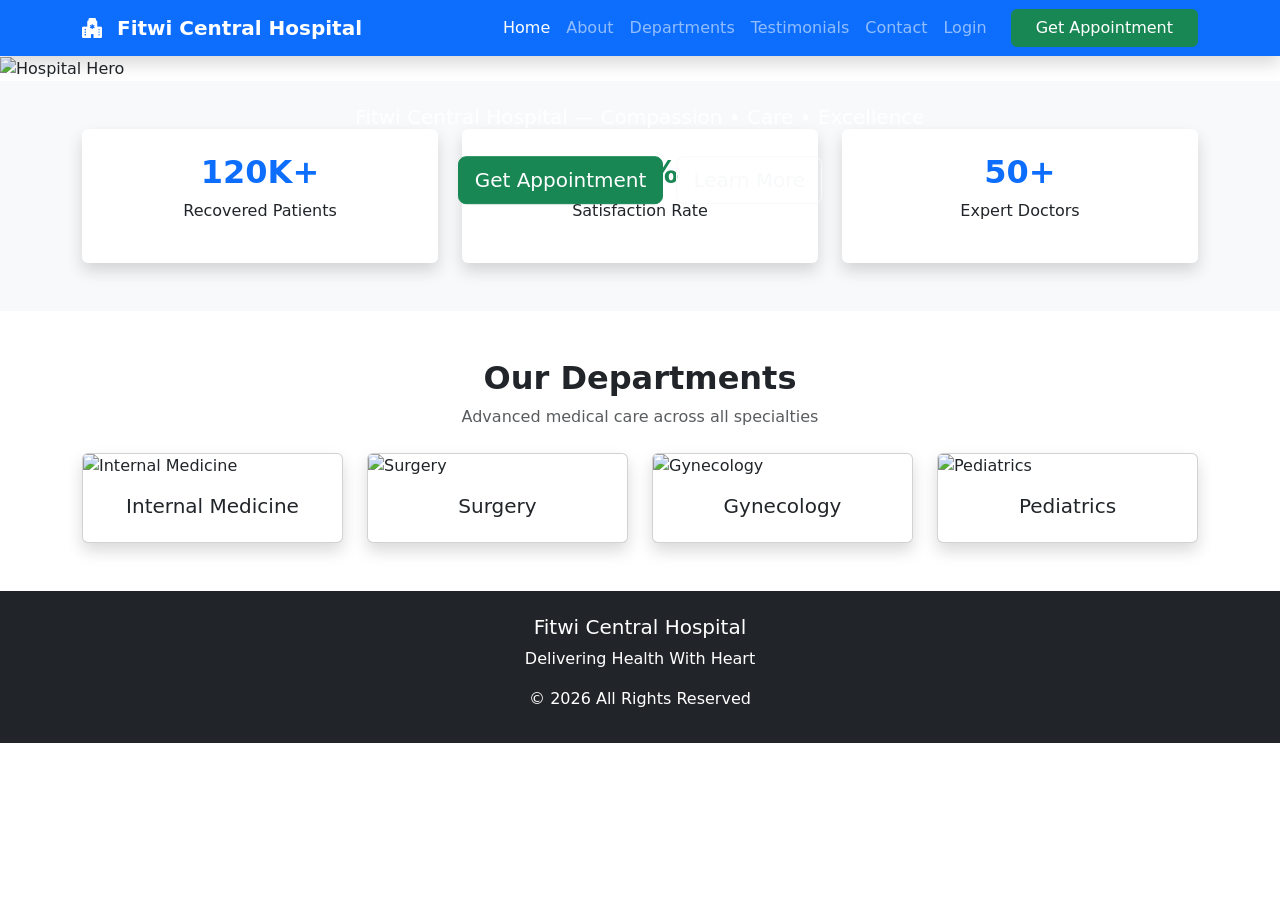
==== commit 5f359f0f: "Add files via upload" ====
--- a/index.html
+++ b/index.html
@@ -4,18 +4,21 @@
     <meta charset="UTF-8">
     <meta name="viewport" content="width=device-width, initial-scale=1.0">
 
-    <title>Fitwi Central Hospital</title>
-
-    <!-- Google Fonts -->
+    <title>Fitwi Central Hospital | Compassionate Healthcare Services</title>
+
+    <meta name="description" content="Fitwi Central Hospital provides quality healthcare services with expert doctors, modern facilities, and 24/7 patient care in New Jersey." />
+    <meta name="keywords" content="hospital, healthcare, doctors, emergency care, Fitwi Central Hospital" />
+
+    <!-- Fonts -->
     <link href="https://fonts.googleapis.com/css2?family=Poppins:wght@300;400;500;600;700&display=swap" rel="stylesheet">
 
-    <!-- Bootstrap CSS -->
+    <!-- Bootstrap -->
     <link href="https://cdn.jsdelivr.net/npm/bootstrap@5.3.3/dist/css/bootstrap.min.css" rel="stylesheet">
 
-    <!-- Bootstrap Icons -->
+    <!-- Icons -->
     <link href="https://cdn.jsdelivr.net/npm/bootstrap-icons/font/bootstrap-icons.css" rel="stylesheet">
 
-    <!-- Custom CSS -->
+    <!-- CSS -->
     <link rel="stylesheet" href="style.css">
 </head>
 
@@ -41,7 +44,7 @@
                 <li class="nav-item"><a class="nav-link active" href="index.html">Home</a></li>
                 <li class="nav-item"><a class="nav-link" href="about.html">About</a></li>
                 <li class="nav-item"><a class="nav-link" href="departments.html">Departments</a></li>
-                <li class="nav-item"><a class="nav-link" href="testimonies.html">Testimonies</a></li>
+                <li class="nav-item"><a class="nav-link" href="testimonies.html">Testimonials</a></li>
                 <li class="nav-item"><a class="nav-link" href="contact.html">Contact</a></li>
                 <li class="nav-item"><a class="nav-link" href="login.html">Login</a></li>
 
@@ -57,7 +60,8 @@
 
     </div>
 </nav>
-<!-- ================= HERO SECTION ================= -->
+
+<!-- ================= HERO ================= -->
 <header class="position-relative">
 
     <img src="https://images.unsplash.com/photo-1586773860418-d37222d8fce3?auto=format&fit=crop&w=1600&q=80"
@@ -91,42 +95,29 @@
 
 </header>
 
-<!-- ================= STATISTICS SECTION ================= -->
+<!-- ================= STATISTICS ================= -->
 <section class="py-5 text-center bg-light">
-
     <div class="container">
 
         <div class="row g-4">
 
-            <!-- Patients -->
             <div class="col-md-4">
                 <div class="p-4 shadow rounded bg-white">
-                    <img src="https://cdn-icons-png.flaticon.com/512/2966/2966486.png"
-                         width="70"
-                         alt="Patients Icon">
-                    <h2 class="fw-bold text-primary mt-3">120K+</h2>
+                    <h2 class="fw-bold text-primary">120K+</h2>
                     <p>Recovered Patients</p>
                 </div>
             </div>
 
-            <!-- Satisfaction -->
             <div class="col-md-4">
                 <div class="p-4 shadow rounded bg-white">
-                    <img src="https://cdn-icons-png.flaticon.com/512/190/190411.png"
-                         width="70"
-                         alt="Satisfaction Icon">
-                    <h2 class="fw-bold text-success mt-3">97%</h2>
+                    <h2 class="fw-bold text-success">97%</h2>
                     <p>Satisfaction Rate</p>
                 </div>
             </div>
 
-            <!-- Doctors -->
             <div class="col-md-4">
                 <div class="p-4 shadow rounded bg-white">
-                    <img src="https://cdn-icons-png.flaticon.com/512/3774/3774299.png"
-                         width="70"
-                         alt="Doctors Icon">
-                    <h2 class="fw-bold text-primary mt-3">50+</h2>
+                    <h2 class="fw-bold text-primary">50+</h2>
                     <p>Expert Doctors</p>
                 </div>
             </div>
@@ -134,454 +125,78 @@
         </div>
 
     </div>
-
 </section>
+
 <!-- ================= DEPARTMENTS PREVIEW ================= -->
 <section class="py-5">
 
     <div class="container text-center mb-4">
-
         <h2 class="fw-bold">Our Departments</h2>
         <p class="text-muted">Advanced medical care across all specialties</p>
-
-    </div>
-
-    <div class="container">
-
+    </div>
+
+    <div class="container">
         <div class="row g-4">
 
-            <!-- Internal Medicine -->
-            <div class="col-md-3">
-                <div class="card shadow h-100">
-                    <img src="https://images.unsplash.com/photo-1579684385127-1ef15d508118?auto=format&fit=crop&w=800&q=80"
-                         class="card-img-top"
-                         alt="Internal Medicine">
+            <div class="col-md-3">
+                <div class="card shadow h-100">
+                    <img src="https://images.unsplash.com/photo-1579684385127-1ef15d508118"
+                         class="card-img-top" alt="Internal Medicine">
                     <div class="card-body text-center">
                         <h5>Internal Medicine</h5>
-                        <p class="text-muted small">Diagnosis and treatment of adult diseases.</p>
-                    </div>
-                </div>
-            </div>
-
-            <!-- Surgery -->
-            <div class="col-md-3">
-                <div class="card shadow h-100">
-                    <img src="https://images.unsplash.com/photo-1581595219315-a187dd40c322?auto=format&fit=crop&w=800&q=80"
-                         class="card-img-top"
-                         alt="Surgery">
-                    <div class="card-body text-center">
-                        <h5>General Surgery</h5>
-                        <p class="text-muted small">Advanced surgical procedures and care.</p>
-                    </div>
-                </div>
-            </div>
-
-            <!-- Gynecology -->
-            <div class="col-md-3">
-                <div class="card shadow h-100">
-                    <img src="https://images.unsplash.com/photo-1584362917165-526a968579e8?auto=format&fit=crop&w=800&q=80"
-                         class="card-img-top"
-                         alt="Gynecology">
+                    </div>
+                </div>
+            </div>
+
+            <div class="col-md-3">
+                <div class="card shadow h-100">
+                    <img src="https://images.unsplash.com/photo-1581595219315-a187dd40c322"
+                         class="card-img-top" alt="Surgery">
+                    <div class="card-body text-center">
+                        <h5>Surgery</h5>
+                    </div>
+                </div>
+            </div>
+
+            <div class="col-md-3">
+                <div class="card shadow h-100">
+                    <img src="https://images.unsplash.com/photo-1584362917165-526a968579e8"
+                         class="card-img-top" alt="Gynecology">
                     <div class="card-body text-center">
                         <h5>Gynecology</h5>
-                        <p class="text-muted small">Women's reproductive health services.</p>
-                    </div>
-                </div>
-            </div>
-
-            <!-- Pediatrics -->
-            <div class="col-md-3">
-                <div class="card shadow h-100">
-                    <img src="https://images.unsplash.com/photo-1588776814546-1ffcf47267a5?auto=format&fit=crop&w=800&q=80"
-                         class="card-img-top"
-                         alt="Pediatrics">
+                    </div>
+                </div>
+            </div>
+
+            <div class="col-md-3">
+                <div class="card shadow h-100">
+                    <img src="https://images.unsplash.com/photo-1588776814546-1ffcf47267a5"
+                         class="card-img-top" alt="Pediatrics">
                     <div class="card-body text-center">
                         <h5>Pediatrics</h5>
-                        <p class="text-muted small">Healthcare for infants and children.</p>
-                    </div>
-                </div>
-            </div>
-
-        </div>
-
+                    </div>
+                </div>
+            </div>
+
+        </div>
     </div>
 
 </section>
 
-
-<!-- ================= ABOUT PREVIEW ================= -->
-<section class="py-5 bg-light">
-
-    <div class="container">
-
-        <div class="row align-items-center g-5">
-
-            <!-- IMAGE -->
-            <div class="col-md-6">
-                <img src="https://images.unsplash.com/photo-1587351021759-3e566b6af7cc?auto=format&fit=crop&w=1000&q=80"
-                     class="img-fluid rounded shadow"
-                     alt="Hospital Building">
-            </div>
-
-            <!-- TEXT -->
-            <div class="col-md-6">
-
-                <h2 class="fw-bold mb-3">About Fitwi Central Hospital</h2>
-
-                <p>
-                    Fitwi Central Hospital is committed to delivering high-quality, compassionate healthcare services
-                    using modern technology and experienced medical professionals.
-                </p>
-
-                <p>
-                    We focus on patient-centered care, innovation, and excellence in every treatment we provide.
-                </p>
-
-                <a href="about.html" class="btn btn-primary mt-2">
-                    Learn More
-                </a>
-
-            </div>
-
-        </div>
-
-    </div>
-
-</section>
-<!-- ================= CORE VALUES ================= -->
-<section class="py-5 text-center">
-
-    <div class="container">
-
-        <h2 class="mb-5 fw-bold">Our Core Values</h2>
-
-        <div class="row g-4">
-
-            <div class="col-md-4">
-                <div class="p-4 shadow rounded bg-white h-100">
-                    <img src="https://cdn-icons-png.flaticon.com/512/3209/3209265.png"
-                         width="70"
-                         alt="Mission">
-                    <h4 class="mt-3">Mission</h4>
-                    <p>Deliver quality healthcare services with compassion and respect for all patients.</p>
-                </div>
-            </div>
-
-            <div class="col-md-4">
-                <div class="p-4 shadow rounded bg-white h-100">
-                    <img src="https://cdn-icons-png.flaticon.com/512/3135/3135715.png"
-                         width="70"
-                         alt="Vision">
-                    <h4 class="mt-3">Vision</h4>
-                    <p>To become a leading hospital recognized for excellence and innovation in healthcare.</p>
-                </div>
-            </div>
-
-            <div class="col-md-4">
-                <div class="p-4 shadow rounded bg-white h-100">
-                    <img src="https://cdn-icons-png.flaticon.com/512/2910/2910791.png"
-                         width="70"
-                         alt="Values">
-                    <h4 class="mt-3">Values</h4>
-                    <p>Compassion, Integrity, Excellence, Patient Care, and Continuous Improvement.</p>
-                </div>
-            </div>
-
-        </div>
-
-    </div>
-
-</section>
-
-<!-- ================= DOCTORS SECTION ================= -->
-<section class="py-5 text-center bg-light">
-
-    <div class="container">
-
-        <h2 class="mb-5 fw-bold">Our Expert Doctors</h2>
-
-        <div class="row g-4">
-
-            <!-- Dr Sarah -->
-            <div class="col-md-3">
-                <div class="card shadow h-100">
-                    <img src="https://images.unsplash.com/photo-1612349317150-e413f6a5b16d?auto=format&fit=crop&w=800&q=80"
-                         class="card-img-top"
-                         alt="Dr Sarah">
-                    <div class="card-body">
-                        <h5>Dr. Sarah</h5>
-                        <p>Cardiologist</p>
-                    </div>
-                </div>
-            </div>
-
-        
-            <!-- Dr Emily (FIXED IMAGE) -->
-            <div class="col-md-3">
-                <div class="card shadow h-100">
-                    <img src="https://images.unsplash.com/photo-1559839734-2b71ea197ec2?auto=format&fit=crop&w=800&q=80"
-                         class="card-img-top"
-                         alt="Dr Emily">
-                    <div class="card-body">
-                        <h5>Dr. Emily</h5>
-                        <p>Pediatrician</p>
-                    </div>
-                </div>
-            </div>
-
-            <!-- Dr David -->
-            <div class="col-md-3">
-                <div class="card shadow h-100">
-                    <img src="https://images.unsplash.com/photo-1618498082410-b4aa22193b38?auto=format&fit=crop&w=800&q=80"
-                         class="card-img-top"
-                         alt="Dr David">
-                    <div class="card-body">
-                        <h5>Dr. David</h5>
-                        <p>Surgeon</p>
-                    </div>
-                </div>
-            </div>
-
-        </div>
-
-    </div>
-
-</section>
-
-<!-- ================= BLOG SECTION ================= -->
-<section class="py-5">
-
-    <div class="container text-center mb-5">
-
-        <h2 class="fw-bold">Latest Health Tips</h2>
-        <p class="text-muted">Stay updated with medical knowledge and wellness advice</p>
-
-    </div>
-
-    <div class="container">
-
-        <div class="row g-4">
-
-            <!-- Blog 1 -->
-            <div class="col-md-4">
-                <div class="card shadow h-100">
-                    <img src="https://images.unsplash.com/photo-1505751172876-fa1923c5c528?auto=format&fit=crop&w=800&q=80"
-                         class="card-img-top"
-                         alt="Healthy Lifestyle">
-                    <div class="card-body">
-                        <h5>Healthy Lifestyle</h5>
-                        <p>Simple daily habits to improve your overall health.</p>
-                    </div>
-                </div>
-            </div>
-
-            <!-- Blog 2 -->
-            <div class="col-md-4">
-                <div class="card shadow h-100">
-                    <img src="https://images.unsplash.com/photo-1559757148-5c350d0d3c56?auto=format&fit=crop&w=800&q=80"
-                         class="card-img-top"
-                         alt="Neurology Department''>
-                    <div class="card-body">
-                        <h5>Neurology Department</h5>
-                        <p>Advanced diagnostics and care for brain and nervous system health.</p>
-                    </div>
-                </div>
-            </div>
-
-            <!-- Blog 3 -->
-            <div class="col-md-4">
-                <div class="card shadow h-100">
-                    <img src="https://images.unsplash.com/photo-1551190822-a9333d879b1f?auto=format&fit=crop&w=800&q=80"
-                         class="card-img-top"
-                         alt="Nutrition">
-                    <div class="card-body">
-                        <h5>Nutrition Guide</h5>
-                        <p>Best foods for boosting immunity and energy.</p>
-                    </div>
-                </div>
-            </div>
-
-        </div>
-
-    </div>
-
-</section>
-<!-- ================= APPOINTMENT SECTION ================= -->
-<section class="py-5 bg-light" id="appointment">
-
-    <div class="container">
-
-        <div class="row align-items-center g-5">
-
-            <!-- IMAGE -->
-            <div class="col-md-6">
-                <img src="https://images.unsplash.com/photo-1584515933487-779824d29309?auto=format&fit=crop&w=1000&q=80"
-                     class="img-fluid rounded shadow"
-                     alt="Appointment">
-            </div>
-
-            <!-- FORM -->
-            <div class="col-md-6">
-
-                <h2 class="fw-bold mb-4">Book Appointment</h2>
-
-                <form id="appointmentForm">
-
-                    <input type="text" class="form-control mb-3" id="fullname" placeholder="Full Name" required>
-
-                    <input type="email" class="form-control mb-3" id="appointmentEmail" placeholder="Email" required>
-
-                    <input type="tel" class="form-control mb-3" id="phone" placeholder="Phone Number" required>
-
-                    <select class="form-select mb-3" id="department" required>
-                        <option value="">Select Department</option>
-                        <option>Internal Medicine</option>
-                        <option>Cardiology</option>
-                        <option>Pediatrics</option>
-                        <option>Surgery</option>
-                        <option>Gynecology</option>
-                    </select>
-
-                    <input type="date" class="form-control mb-3" id="date" required>
-
-                    <input type="time" class="form-control mb-3" id="time" required>
-
-                    <button type="submit" class="btn btn-success w-100">
-                        Submit Appointment
-                    </button>
-
-                </form>
-
-            </div>
-
-        </div>
-
-    </div>
-
-</section>
-
-<!-- ================= CONTACT SECTION ================= -->
-<section class="py-5" id="contact">
-
-    <div class="container">
-
-        <div class="text-center mb-5">
-            <h2 class="fw-bold">Contact Us</h2>
-            <p class="text-muted">We are here to support you 24/7</p>
-        </div>
-
-        <div class="row g-5 align-items-center">
-
-            <!-- IMAGE -->
-            <div class="col-md-6">
-                <img src="https://images.unsplash.com/photo-1584982751601-97dcc096659c?auto=format&fit=crop&w=1000&q=80"
-                     class="img-fluid rounded shadow"
-                     alt="Contact Hospital">
-            </div>
-
-            <!-- FORM -->
-            <div class="col-md-6">
-
-                <form>
-
-                    <input type="text" class="form-control mb-3" placeholder="Your Name">
-
-                    <input type="email" class="form-control mb-3" placeholder="Your Email">
-
-                    <input type="text" class="form-control mb-3" placeholder="Subject">
-
-                    <textarea class="form-control mb-3" rows="5" placeholder="Message"></textarea>
-
-                    <button class="btn btn-primary w-100">
-                        Send Message
-                    </button>
-
-                </form>
-
-            </div>
-
-        </div>
-
-    </div>
-
-</section>
-
-<!-- ================= EMERGENCY CTA ================= -->
-<section class="py-5 bg-primary text-white text-center">
-
-    <div class="container">
-
-        <h2 class="fw-bold">Need Emergency Care?</h2>
-
-        <p class="mb-4">
-            Our medical team is available 24/7 for emergency support
-        </p>
-
-        <a href="appointment.html" class="btn btn-light btn-lg">
-            Book Appointment Now
-        </a>
-
-    </div>
-
-</section>
-
 <!-- ================= FOOTER ================= -->
-<footer class="bg-dark text-white pt-5 pb-3">
-
-    <div class="container">
-
-        <div class="row g-4">
-
-            <!-- ABOUT -->
-            <div class="col-md-4">
-                <h5>Fitwi Central Hospital</h5>
-                <p>
-                    Providing compassionate healthcare services with modern technology and expert doctors.
-                </p>
-            </div>
-
-            <!-- CONTACT -->
-            <div class="col-md-4">
-                <h5>Contact Info</h5>
-
-                <p><i class="bi bi-geo-alt"></i> New Jersey, USA</p>
-                <p><i class="bi bi-telephone"></i> +1 234 567 890</p>
-                <p><i class="bi bi-envelope"></i> info@fitwihospital.com</p>
-
-            </div>
-
-            <!-- SERVICES -->
-            <div class="col-md-4">
-                <h5>Our Services</h5>
-
-                <p>Emergency Care</p>
-                <p>Surgery</p>
-                <p>Pediatrics</p>
-                <p>Cardiology</p>
-
-            </div>
-
-        </div>
-
-        <hr class="bg-light">
-
-        <div class="text-center">
-
-            <p class="mb-0">
-                © 2026 Fitwi Central Hospital. All Rights Reserved.
-            </p>
-
-            <small>
-                Developed by Y-Creatives
-            </small>
-
-        </div>
+<footer class="bg-dark text-white pt-4 pb-3 text-center">
+
+    <div class="container">
+
+        <h5>Fitwi Central Hospital</h5>
+        <p>Delivering Health With Heart</p>
+
+        <p>© 2026 All Rights Reserved</p>
 
     </div>
 
 </footer>
 
-<!-- ================= SCRIPTS ================= -->
 <script src="https://cdn.jsdelivr.net/npm/bootstrap@5.3.3/dist/js/bootstrap.bundle.min.js"></script>
 <script src="script.js"></script>
 
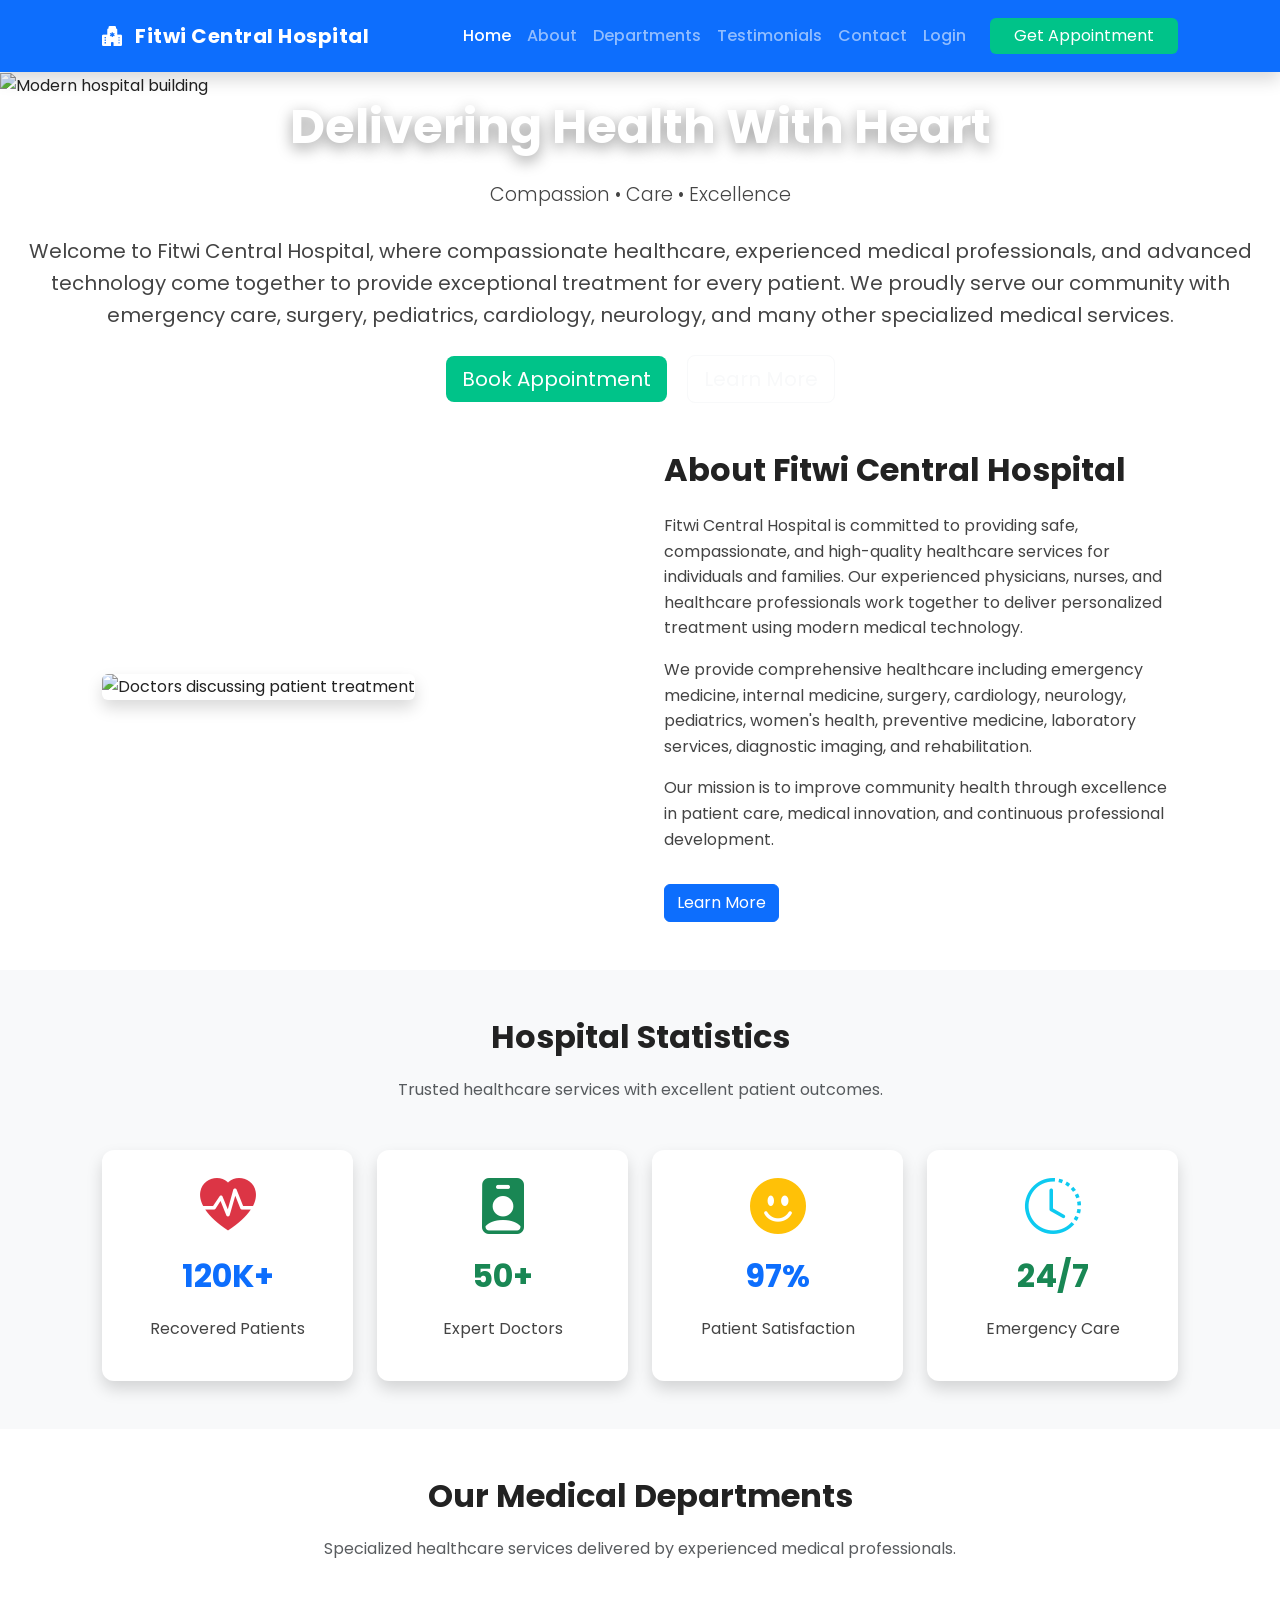
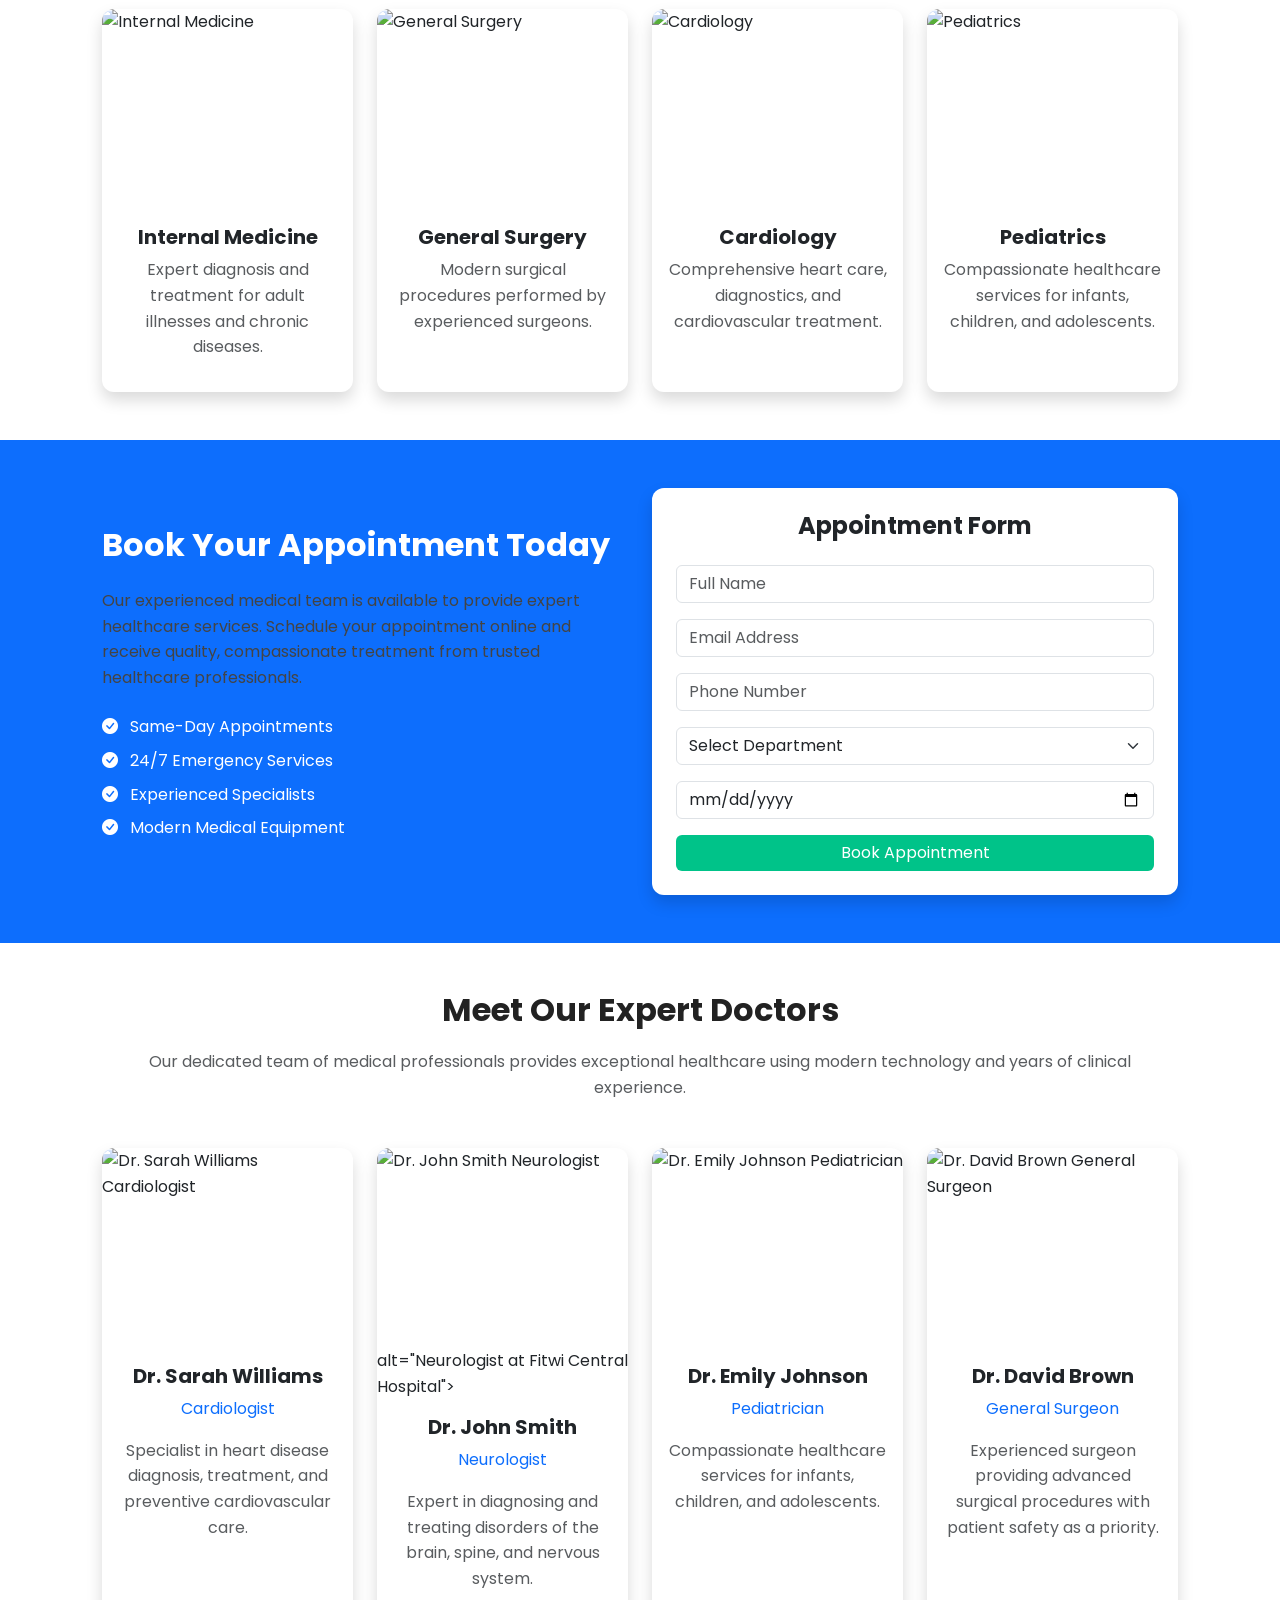
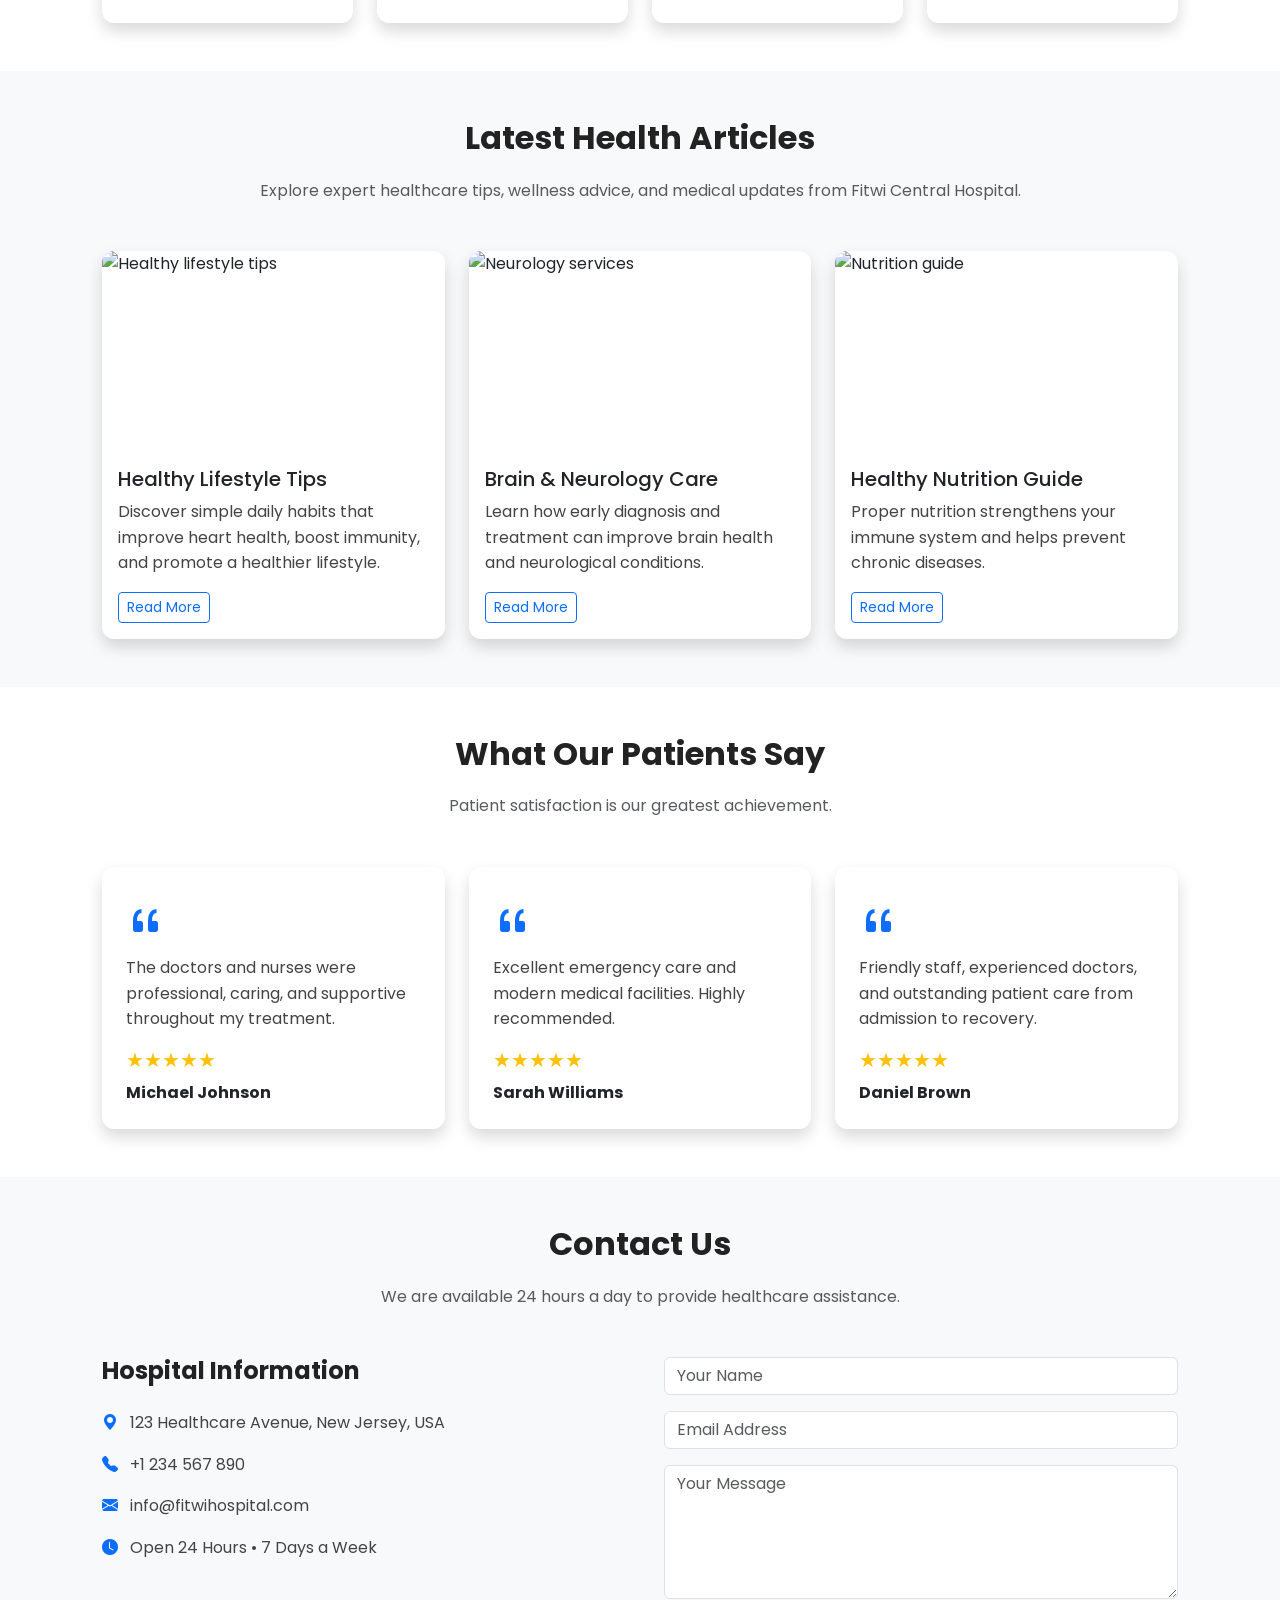
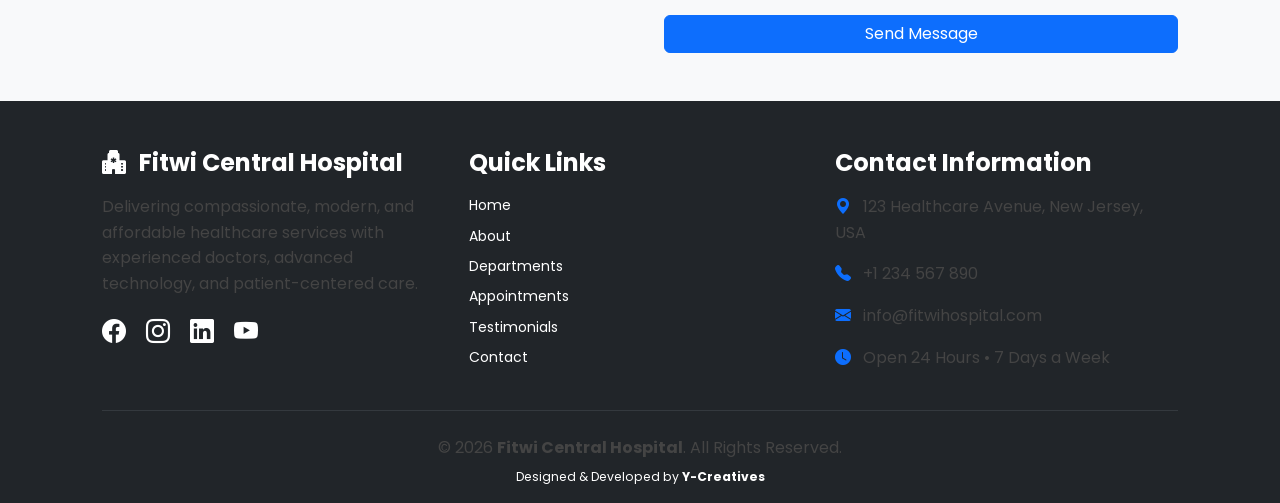
==== commit fb9e03c6: "Add files via upload" ====
--- a/index.html
+++ b/index.html
@@ -1,52 +1,164 @@
 <!DOCTYPE html>
 <html lang="en">
+
 <head>
+
     <meta charset="UTF-8">
     <meta name="viewport" content="width=device-width, initial-scale=1.0">
 
-    <title>Fitwi Central Hospital | Compassionate Healthcare Services</title>
-
-    <meta name="description" content="Fitwi Central Hospital provides quality healthcare services with expert doctors, modern facilities, and 24/7 patient care in New Jersey." />
-    <meta name="keywords" content="hospital, healthcare, doctors, emergency care, Fitwi Central Hospital" />
-
-    <!-- Fonts -->
-    <link href="https://fonts.googleapis.com/css2?family=Poppins:wght@300;400;500;600;700&display=swap" rel="stylesheet">
+    <!-- SEO -->
+    <title>Fitwi Central Hospital | Best Healthcare Services in New Jersey</title>
+
+    <meta name="description"
+        content="Fitwi Central Hospital provides compassionate healthcare services in New Jersey including emergency care, surgery, pediatrics, cardiology, neurology, internal medicine, and modern medical treatment.">
+
+    <meta name="keywords"
+        content="Fitwi Central Hospital, hospital New Jersey, healthcare, doctors, surgery, cardiology, pediatrics, neurology, emergency care">
+
+    <meta name="author" content="Y-Creatives">
+    <meta name="robots" content="index, follow">
+
+    <!-- Google Search Console -->
+    <meta name="google-site-verification"
+        content="wTkD5dIzCRGo7HDhP62bd6kokp_HOOnFy4-BAtjsbK0">
+
+    <!-- Canonical -->
+    <link rel="canonical" href="https://fitwi-central-hospital.netlify.app/">
+
+    <!-- Favicon -->
+    <link rel="icon" type="image/png" href="images/favicon.png">
+
+    <!-- Open Graph -->
+    <meta property="og:title"
+        content="Fitwi Central Hospital | Best Healthcare in New Jersey">
+
+    <meta property="og:description"
+        content="Professional healthcare services including surgery, pediatrics, cardiology, neurology and emergency care.">
+
+    <meta property="og:type" content="website">
+
+    <meta property="og:url"
+        content="https://fitwi-central-hospital.netlify.app/">
+
+    <meta property="og:image"
+        content="https://images.unsplash.com/photo-1586773860418-d37222d8fce3?auto=format&fit=crop&w=1200&q=80">
+
+    <!-- Twitter -->
+    <meta name="twitter:card" content="summary_large_image">
+
+    <meta name="twitter:title"
+        content="Fitwi Central Hospital">
+
+    <meta name="twitter:description"
+        content="Compassionate healthcare with expert doctors and modern medical facilities.">
+
+    <meta name="twitter:image"
+        content="https://images.unsplash.com/photo-1586773860418-d37222d8fce3?auto=format&fit=crop&w=1200&q=80">
 
     <!-- Bootstrap -->
-    <link href="https://cdn.jsdelivr.net/npm/bootstrap@5.3.3/dist/css/bootstrap.min.css" rel="stylesheet">
-
-    <!-- Icons -->
-    <link href="https://cdn.jsdelivr.net/npm/bootstrap-icons/font/bootstrap-icons.css" rel="stylesheet">
-
-    <!-- CSS -->
+    <link href="https://cdn.jsdelivr.net/npm/bootstrap@5.3.3/dist/css/bootstrap.min.css"
+        rel="stylesheet">
+
+    <!-- Bootstrap Icons -->
+    <link href="https://cdn.jsdelivr.net/npm/bootstrap-icons/font/bootstrap-icons.css"
+        rel="stylesheet">
+
+    <!-- Google Fonts -->
+    <link href="https://fonts.googleapis.com/css2?family=Poppins:wght@300;400;500;600;700&display=swap"
+        rel="stylesheet">
+
+    <!-- Custom CSS -->
     <link rel="stylesheet" href="style.css">
+
+    <!-- Schema.org -->
+    <script type="application/ld+json">
+{
+  "@context":"https://schema.org",
+  "@type":"Hospital",
+  "name":"Fitwi Central Hospital",
+  "url":"https://fitwi-central-hospital.netlify.app/",
+  "logo":"https://fitwi-central-hospital.netlify.app/images/favicon.png",
+  "image":"https://images.unsplash.com/photo-1586773860418-d37222d8fce3",
+  "description":"Fitwi Central Hospital provides expert healthcare services including surgery, cardiology, neurology, pediatrics, internal medicine, emergency care, and diagnostic services.",
+  "telephone":"+1 234 567 890",
+  "email":"info@fitwihospital.com",
+  "address":{
+    "@type":"PostalAddress",
+    "streetAddress":"123 Healthcare Avenue",
+    "addressLocality":"New Jersey",
+    "addressRegion":"NJ",
+    "postalCode":"07001",
+    "addressCountry":"US"
+  },
+  "openingHours":"Mo-Su 00:00-23:59",
+  "medicalSpecialty":[
+    "Cardiology",
+    "Pediatrics",
+    "Neurology",
+    "Internal Medicine",
+    "General Surgery",
+    "Emergency Medicine"
+  ]
+}
+    </script>
+
 </head>
 
 <body>
 
 <!-- ================= NAVBAR ================= -->
+
 <nav class="navbar navbar-expand-lg navbar-dark bg-primary sticky-top shadow">
+
     <div class="container">
 
         <a class="navbar-brand fw-bold" href="index.html">
+
             <i class="bi bi-hospital-fill me-2"></i>
+
             Fitwi Central Hospital
+
         </a>
 
-        <button class="navbar-toggler" type="button" data-bs-toggle="collapse" data-bs-target="#navMenu">
+        <button class="navbar-toggler"
+            type="button"
+            data-bs-toggle="collapse"
+            data-bs-target="#navbarNav"
+            aria-controls="navbarNav"
+            aria-expanded="false"
+            aria-label="Toggle navigation">
+
             <span class="navbar-toggler-icon"></span>
+
         </button>
 
-        <div class="collapse navbar-collapse" id="navMenu">
+        <div class="collapse navbar-collapse" id="navbarNav">
 
             <ul class="navbar-nav ms-auto align-items-lg-center">
 
-                <li class="nav-item"><a class="nav-link active" href="index.html">Home</a></li>
-                <li class="nav-item"><a class="nav-link" href="about.html">About</a></li>
-                <li class="nav-item"><a class="nav-link" href="departments.html">Departments</a></li>
-                <li class="nav-item"><a class="nav-link" href="testimonies.html">Testimonials</a></li>
-                <li class="nav-item"><a class="nav-link" href="contact.html">Contact</a></li>
-                <li class="nav-item"><a class="nav-link" href="login.html">Login</a></li>
+                <li class="nav-item">
+                    <a class="nav-link active" href="index.html">Home</a>
+                </li>
+
+                <li class="nav-item">
+                    <a class="nav-link" href="about.html">About</a>
+                </li>
+
+                <li class="nav-item">
+                    <a class="nav-link" href="departments.html">Departments</a>
+                </li>
+
+                <li class="nav-item">
+                    <a class="nav-link" href="testimonies.html">Testimonials</a>
+                </li>
+
+                <li class="nav-item">
+                    <a class="nav-link" href="contact.html">Contact</a>
+                </li>
+
+                <li class="nav-item">
+                    <a class="nav-link" href="login.html">Login</a>
+                </li>
 
                 <li class="nav-item ms-lg-3 mt-3 mt-lg-0">
                     <a href="appointment.html" class="btn btn-success px-4">
@@ -59,33 +171,46 @@
         </div>
 
     </div>
+
 </nav>
 
 <!-- ================= HERO ================= -->
-<header class="position-relative">
+
+<header class="hero position-relative">
 
     <img src="https://images.unsplash.com/photo-1586773860418-d37222d8fce3?auto=format&fit=crop&w=1600&q=80"
-         class="w-100"
-         style="height:90vh; object-fit:cover;"
-         alt="Hospital Hero">
-
-    <div class="position-absolute top-50 start-50 translate-middle text-center text-white">
+        class="w-100 hero-image"
+        alt="Modern hospital building">
+
+    <div class="hero-overlay"></div>
+
+    <div class="hero-content text-center text-white">
 
         <h1 class="display-3 fw-bold">
             Delivering Health With Heart
         </h1>
 
-        <p class="lead mt-3">
-            Fitwi Central Hospital — Compassion • Care • Excellence
+        <p class="lead my-4">
+            Compassion • Care • Excellence
         </p>
 
+        <p class="fs-5">
+            Welcome to Fitwi Central Hospital, where compassionate healthcare,
+            experienced medical professionals, and advanced technology come together
+            to provide exceptional treatment for every patient. We proudly serve our
+            community with emergency care, surgery, pediatrics, cardiology,
+            neurology, and many other specialized medical services.
+        </p>
+
         <div class="mt-4">
 
-            <a href="appointment.html" class="btn btn-success btn-lg me-2">
-                Get Appointment
+            <a href="appointment.html"
+                class="btn btn-success btn-lg me-3">
+                Book Appointment
             </a>
 
-            <a href="about.html" class="btn btn-outline-light btn-lg">
+            <a href="about.html"
+                class="btn btn-outline-light btn-lg">
                 Learn More
             </a>
 
@@ -94,110 +219,877 @@
     </div>
 
 </header>
+<!-- ================= ABOUT SECTION ================= -->
+<section class="py-5" id="about">
+
+    <div class="container">
+
+        <div class="row align-items-center g-5">
+
+            <div class="col-lg-6">
+
+                <img src="https://images.pexels.com/photos/7088524/pexels-photo-7088524.jpeg?auto=compress&cs=tinysrgb&w=1200"
+                    class="img-fluid rounded shadow"
+                    alt="Doctors discussing patient treatment">
+
+            </div>
+
+            <div class="col-lg-6">
+
+                <h2 class="fw-bold mb-4">
+                    About Fitwi Central Hospital
+                </h2>
+
+                <p>
+                    Fitwi Central Hospital is committed to providing safe, compassionate,
+                    and high-quality healthcare services for individuals and families.
+                    Our experienced physicians, nurses, and healthcare professionals
+                    work together to deliver personalized treatment using modern
+                    medical technology.
+                </p>
+
+                <p>
+                    We provide comprehensive healthcare including emergency medicine,
+                    internal medicine, surgery, cardiology, neurology, pediatrics,
+                    women's health, preventive medicine, laboratory services,
+                    diagnostic imaging, and rehabilitation.
+                </p>
+
+                <p>
+                    Our mission is to improve community health through excellence in
+                    patient care, medical innovation, and continuous professional
+                    development.
+                </p>
+
+                <a href="about.html" class="btn btn-primary mt-3">
+                    Learn More
+                </a>
+
+            </div>
+
+        </div>
+
+    </div>
+
+</section>
 
 <!-- ================= STATISTICS ================= -->
-<section class="py-5 text-center bg-light">
+<section class="py-5 bg-light">
+
     <div class="container">
 
+        <div class="text-center mb-5">
+
+            <h2 class="fw-bold">
+                Hospital Statistics
+            </h2>
+
+            <p class="text-muted">
+                Trusted healthcare services with excellent patient outcomes.
+            </p>
+
+        </div>
+
+        <div class="row g-4 text-center">
+
+            <div class="col-md-3">
+
+                <div class="card border-0 shadow h-100 p-4">
+
+                    <i class="bi bi-heart-pulse-fill text-danger display-4"></i>
+
+                    <h2 class="fw-bold text-primary mt-3">
+                        120K+
+                    </h2>
+
+                    <p>Recovered Patients</p>
+
+                </div>
+
+            </div>
+
+            <div class="col-md-3">
+
+                <div class="card border-0 shadow h-100 p-4">
+
+                    <i class="bi bi-person-badge-fill text-success display-4"></i>
+
+                    <h2 class="fw-bold text-success mt-3">
+                        50+
+                    </h2>
+
+                    <p>Expert Doctors</p>
+
+                </div>
+
+            </div>
+
+            <div class="col-md-3">
+
+                <div class="card border-0 shadow h-100 p-4">
+
+                    <i class="bi bi-emoji-smile-fill text-warning display-4"></i>
+
+                    <h2 class="fw-bold text-primary mt-3">
+                        97%
+                    </h2>
+
+                    <p>Patient Satisfaction</p>
+
+                </div>
+
+            </div>
+
+            <div class="col-md-3">
+
+                <div class="card border-0 shadow h-100 p-4">
+
+                    <i class="bi bi-clock-history text-info display-4"></i>
+
+                    <h2 class="fw-bold text-success mt-3">
+                        24/7
+                    </h2>
+
+                    <p>Emergency Care</p>
+
+                </div>
+
+            </div>
+
+        </div>
+
+    </div>
+
+</section>
+
+<!-- ================= DEPARTMENTS ================= -->
+<section class="py-5" id="departments">
+
+    <div class="container">
+
+        <div class="text-center mb-5">
+
+            <h2 class="fw-bold">
+                Our Medical Departments
+            </h2>
+
+            <p class="text-muted">
+                Specialized healthcare services delivered by experienced medical professionals.
+            </p>
+
+        </div>
+
         <div class="row g-4">
 
+            <!-- Internal Medicine -->
+            <div class="col-lg-3 col-md-6">
+
+                <div class="card shadow border-0 h-100">
+
+                    <img src="https://images.pexels.com/photos/6129688/pexels-photo-6129688.jpeg?auto=compress&cs=tinysrgb&w=800"
+                        class="card-img-top"
+                        alt="Internal Medicine">
+
+                    <div class="card-body text-center">
+
+                        <h5 class="fw-bold">
+                            Internal Medicine
+                        </h5>
+
+                        <p class="text-muted">
+                            Expert diagnosis and treatment for adult illnesses and chronic diseases.
+                        </p>
+
+                    </div>
+
+                </div>
+
+            </div>
+
+            <!-- Surgery -->
+            <div class="col-lg-3 col-md-6">
+
+                <div class="card shadow border-0 h-100">
+
+                    <img src="https://images.pexels.com/photos/8376234/pexels-photo-8376234.jpeg?auto=compress&cs=tinysrgb&w=800"
+                        class="card-img-top"
+                        alt="General Surgery">
+
+                    <div class="card-body text-center">
+
+                        <h5 class="fw-bold">
+                            General Surgery
+                        </h5>
+
+                        <p class="text-muted">
+                            Modern surgical procedures performed by experienced surgeons.
+                        </p>
+
+                    </div>
+
+                </div>
+
+            </div>
+
+            <!-- Cardiology -->
+            <div class="col-lg-3 col-md-6">
+
+                <div class="card shadow border-0 h-100">
+
+                    <img src="https://images.pexels.com/photos/7089401/pexels-photo-7089401.jpeg?auto=compress&cs=tinysrgb&w=800"
+                        class="card-img-top"
+                        alt="Cardiology">
+
+                    <div class="card-body text-center">
+
+                        <h5 class="fw-bold">
+                            Cardiology
+                        </h5>
+
+                        <p class="text-muted">
+                            Comprehensive heart care, diagnostics, and cardiovascular treatment.
+                        </p>
+
+                    </div>
+
+                </div>
+
+            </div>
+
+            <!-- Pediatrics -->
+            <div class="col-lg-3 col-md-6">
+
+                <div class="card shadow border-0 h-100">
+
+                    <img src="https://images.pexels.com/photos/5998468/pexels-photo-5998468.jpeg?auto=compress&cs=tinysrgb&w=800"
+                        class="card-img-top"
+                        alt="Pediatrics">
+
+                    <div class="card-body text-center">
+
+                        <h5 class="fw-bold">
+                            Pediatrics
+                        </h5>
+
+                        <p class="text-muted">
+                            Compassionate healthcare services for infants, children, and adolescents.
+                        </p>
+
+                    </div>
+
+                </div>
+
+            </div>
+
+        </div>
+
+    </div>
+
+</section>
+
+<!-- ================= APPOINTMENT ================= -->
+<section class="py-5 bg-primary text-white" id="appointment">
+
+    <div class="container">
+
+        <div class="row align-items-center">
+
+            <div class="col-lg-6">
+
+                <h2 class="fw-bold mb-4">
+                    Book Your Appointment Today
+                </h2>
+
+                <p class="mb-4">
+                    Our experienced medical team is available to provide expert healthcare
+                    services. Schedule your appointment online and receive quality,
+                    compassionate treatment from trusted healthcare professionals.
+                </p>
+
+                <ul class="list-unstyled">
+
+                    <li class="mb-2">
+                        <i class="bi bi-check-circle-fill me-2"></i>
+                        Same-Day Appointments
+                    </li>
+
+                    <li class="mb-2">
+                        <i class="bi bi-check-circle-fill me-2"></i>
+                        24/7 Emergency Services
+                    </li>
+
+                    <li class="mb-2">
+                        <i class="bi bi-check-circle-fill me-2"></i>
+                        Experienced Specialists
+                    </li>
+
+                    <li class="mb-2">
+                        <i class="bi bi-check-circle-fill me-2"></i>
+                        Modern Medical Equipment
+                    </li>
+
+                </ul>
+
+            </div>
+
+            <div class="col-lg-6">
+
+                <div class="card shadow border-0">
+
+                    <div class="card-body p-4">
+
+                        <h4 class="text-center mb-4 text-dark">
+                            Appointment Form
+                        </h4>
+
+                        <form>
+
+                            <div class="mb-3">
+                                <input type="text" class="form-control"
+                                    placeholder="Full Name" required>
+                            </div>
+
+                            <div class="mb-3">
+                                <input type="email" class="form-control"
+                                    placeholder="Email Address" required>
+                            </div>
+
+                            <div class="mb-3">
+                                <input type="tel" class="form-control"
+                                    placeholder="Phone Number" required>
+                            </div>
+
+                            <div class="mb-3">
+
+                                <select class="form-select" required>
+
+                                    <option selected disabled>
+                                        Select Department
+                                    </option>
+
+                                    <option>Internal Medicine</option>
+                                    <option>Cardiology</option>
+                                    <option>Neurology</option>
+                                    <option>Pediatrics</option>
+                                    <option>General Surgery</option>
+                                    <option>Emergency Care</option>
+
+                                </select>
+
+                            </div>
+
+                            <div class="mb-3">
+                                <input type="date" class="form-control" required>
+                            </div>
+
+                            <button class="btn btn-success w-100">
+                                Book Appointment
+                            </button>
+
+                        </form>
+
+                    </div>
+
+                </div>
+
+            </div>
+
+        </div>
+
+    </div>
+
+</section>
+<!-- ================= DOCTORS SECTION ================= -->
+<section class="py-5" id="doctors">
+
+    <div class="container">
+
+        <div class="text-center mb-5">
+            <h2 class="fw-bold">Meet Our Expert Doctors</h2>
+            <p class="text-muted">
+                Our dedicated team of medical professionals provides exceptional healthcare using modern technology and years of clinical experience.
+            </p>
+        </div>
+
+        <div class="row g-4">
+
+            <div class="col-lg-3 col-md-6">
+                <div class="card shadow border-0 h-100">
+               <img src="https://images.pexels.com/photos/5327585/pexels-photo-5327585.jpeg?auto=compress&cs=tinysrgb&w=800"
+     class="card-img-top"
+     alt="Dr. Sarah Williams Cardiologist">
+                    <div class="card-body text-center">
+                        <h5 class="fw-bold">Dr. Sarah Williams</h5>
+                        <p class="text-primary">Cardiologist</p>
+                        <p class="text-muted">
+                            Specialist in heart disease diagnosis, treatment, and preventive cardiovascular care.
+                        </p>
+                    </div>
+                </div>
+            </div>
+
+            <div class="col-lg-3 col-md-6">
+                <div class="card shadow border-0 h-100">
+               <img src="https://images.pexels.com/photos/8460157/pexels-photo-8460157.jpeg?auto=compress&cs=tinysrgb&w=800"
+     class="card-img-top"
+     alt="Dr. John Smith Neurologist">
+                        alt="Neurologist at Fitwi Central Hospital">
+                    <div class="card-body text-center">
+                        <h5 class="fw-bold">Dr. John Smith</h5>
+                        <p class="text-primary">Neurologist</p>
+                        <p class="text-muted">
+                            Expert in diagnosing and treating disorders of the brain, spine, and nervous system.
+                        </p>
+                    </div>
+                </div>
+            </div>
+
+            <div class="col-lg-3 col-md-6">
+                <div class="card shadow border-0 h-100">
+                    <img src="https://images.pexels.com/photos/7089401/pexels-photo-7089401.jpeg?auto=compress&cs=tinysrgb&w=800"
+     class="card-img-top"
+     alt="Dr. Emily Johnson Pediatrician">
+                    <div class="card-body text-center">
+                        <h5 class="fw-bold">Dr. Emily Johnson</h5>
+                        <p class="text-primary">Pediatrician</p>
+                        <p class="text-muted">
+                            Compassionate healthcare services for infants, children, and adolescents.
+                        </p>
+                    </div>
+                </div>
+            </div>
+
+            <div class="col-lg-3 col-md-6">
+                <div class="card shadow border-0 h-100">
+                    <img src="https://images.pexels.com/photos/6749778/pexels-photo-6749778.jpeg?auto=compress&cs=tinysrgb&w=800"
+     class="card-img-top"
+     alt="Dr. David Brown General Surgeon">
+                    <div class="card-body text-center">
+                        <h5 class="fw-bold">Dr. David Brown</h5>
+                        <p class="text-primary">General Surgeon</p>
+                        <p class="text-muted">
+                            Experienced surgeon providing advanced surgical procedures with patient safety as a priority.
+                        </p>
+                    </div>
+                </div>
+            </div>
+
+        </div>
+
+    </div>
+
+</section>
+
+<!-- ================= HEALTH BLOG ================= -->
+<section class="py-5 bg-light" id="blog">
+
+    <div class="container">
+
+        <div class="text-center mb-5">
+            <h2 class="fw-bold">Latest Health Articles</h2>
+            <p class="text-muted">
+                Explore expert healthcare tips, wellness advice, and medical updates from Fitwi Central Hospital.
+            </p>
+        </div>
+
+        <div class="row g-4">
+
             <div class="col-md-4">
-                <div class="p-4 shadow rounded bg-white">
-                    <h2 class="fw-bold text-primary">120K+</h2>
-                    <p>Recovered Patients</p>
-                </div>
+
+                <div class="card shadow h-100">
+
+                    <img src="images/blog1.jpg"
+                        class="card-img-top"
+                        alt="Healthy lifestyle tips">
+
+                    <div class="card-body">
+
+                        <h5>Healthy Lifestyle Tips</h5>
+
+                        <p>
+                            Discover simple daily habits that improve heart health, boost immunity,
+                            and promote a healthier lifestyle.
+                        </p>
+
+                        <a href="#" class="btn btn-outline-primary btn-sm">
+                            Read More
+                        </a>
+
+                    </div>
+
+                </div>
+
             </div>
 
             <div class="col-md-4">
-                <div class="p-4 shadow rounded bg-white">
-                    <h2 class="fw-bold text-success">97%</h2>
-                    <p>Satisfaction Rate</p>
-                </div>
+
+                <div class="card shadow h-100">
+
+                    <img src="images/blog2.jpg"
+                        class="card-img-top"
+                        alt="Neurology services">
+
+                    <div class="card-body">
+
+                        <h5>Brain & Neurology Care</h5>
+
+                        <p>
+                            Learn how early diagnosis and treatment can improve brain health and
+                            neurological conditions.
+                        </p>
+
+                        <a href="#" class="btn btn-outline-primary btn-sm">
+                            Read More
+                        </a>
+
+                    </div>
+
+                </div>
+
             </div>
 
             <div class="col-md-4">
-                <div class="p-4 shadow rounded bg-white">
-                    <h2 class="fw-bold text-primary">50+</h2>
-                    <p>Expert Doctors</p>
-                </div>
+
+                <div class="card shadow h-100">
+
+                    <img src="images/blog3.jpg"
+                        class="card-img-top"
+                        alt="Nutrition guide">
+
+                    <div class="card-body">
+
+                        <h5>Healthy Nutrition Guide</h5>
+
+                        <p>
+                            Proper nutrition strengthens your immune system and helps prevent
+                            chronic diseases.
+                        </p>
+
+                        <a href="#" class="btn btn-outline-primary btn-sm">
+                            Read More
+                        </a>
+
+                    </div>
+
+                </div>
+
             </div>
 
         </div>
 
     </div>
+
 </section>
 
-<!-- ================= DEPARTMENTS PREVIEW ================= -->
-<section class="py-5">
-
-    <div class="container text-center mb-4">
-        <h2 class="fw-bold">Our Departments</h2>
-        <p class="text-muted">Advanced medical care across all specialties</p>
+<!-- ================= TESTIMONIALS ================= -->
+<section class="py-5" id="testimonials">
+
+    <div class="container">
+
+        <div class="text-center mb-5">
+
+            <h2 class="fw-bold">
+                What Our Patients Say
+            </h2>
+
+            <p class="text-muted">
+                Patient satisfaction is our greatest achievement.
+            </p>
+
+        </div>
+
+        <div class="row g-4">
+
+            <div class="col-md-4">
+
+                <div class="card shadow border-0 p-4 h-100">
+
+                    <i class="bi bi-quote fs-1 text-primary"></i>
+
+                    <p>
+                        The doctors and nurses were professional, caring, and supportive throughout my treatment.
+                    </p>
+
+                    <h5 class="text-warning">★★★★★</h5>
+
+                    <strong>Michael Johnson</strong>
+
+                </div>
+
+            </div>
+
+            <div class="col-md-4">
+
+                <div class="card shadow border-0 p-4 h-100">
+
+                    <i class="bi bi-quote fs-1 text-primary"></i>
+
+                    <p>
+                        Excellent emergency care and modern medical facilities. Highly recommended.
+                    </p>
+
+                    <h5 class="text-warning">★★★★★</h5>
+
+                    <strong>Sarah Williams</strong>
+
+                </div>
+
+            </div>
+
+            <div class="col-md-4">
+
+                <div class="card shadow border-0 p-4 h-100">
+
+                    <i class="bi bi-quote fs-1 text-primary"></i>
+
+                    <p>
+                        Friendly staff, experienced doctors, and outstanding patient care from admission to recovery.
+                    </p>
+
+                    <h5 class="text-warning">★★★★★</h5>
+
+                    <strong>Daniel Brown</strong>
+
+                </div>
+
+            </div>
+
+        </div>
+
     </div>
 
+</section>
+
+<!-- ================= CONTACT SECTION ================= -->
+<section class="py-5 bg-light" id="contact">
+
     <div class="container">
+
+        <div class="text-center mb-5">
+
+            <h2 class="fw-bold">
+                Contact Us
+            </h2>
+
+            <p class="text-muted">
+                We are available 24 hours a day to provide healthcare assistance.
+            </p>
+
+        </div>
+
+        <div class="row g-5">
+
+            <div class="col-lg-6">
+
+                <h4 class="fw-bold mb-4">
+                    Hospital Information
+                </h4>
+
+                <p>
+                    <i class="bi bi-geo-alt-fill text-primary me-2"></i>
+                    123 Healthcare Avenue, New Jersey, USA
+                </p>
+
+                <p>
+                    <i class="bi bi-telephone-fill text-primary me-2"></i>
+                    +1 234 567 890
+                </p>
+
+                <p>
+                    <i class="bi bi-envelope-fill text-primary me-2"></i>
+                    info@fitwihospital.com
+                </p>
+
+                <p>
+                    <i class="bi bi-clock-fill text-primary me-2"></i>
+                    Open 24 Hours • 7 Days a Week
+                </p>
+
+            </div>
+
+            <div class="col-lg-6">
+
+                <form>
+
+                    <div class="mb-3">
+                        <input type="text" class="form-control" placeholder="Your Name" required>
+                    </div>
+
+                    <div class="mb-3">
+                        <input type="email" class="form-control" placeholder="Email Address" required>
+                    </div>
+
+                    <div class="mb-3">
+                        <textarea class="form-control" rows="5" placeholder="Your Message" required></textarea>
+                    </div>
+
+                    <button type="submit" class="btn btn-primary w-100">
+                        Send Message
+                    </button>
+
+                </form>
+
+            </div>
+
+        </div>
+
+    </div>
+
+</section>
+<!-- ================= FOOTER ================= -->
+<footer class="bg-dark text-white pt-5 pb-3">
+
+    <div class="container">
+
         <div class="row g-4">
 
-            <div class="col-md-3">
-                <div class="card shadow h-100">
-                    <img src="https://images.unsplash.com/photo-1579684385127-1ef15d508118"
-                         class="card-img-top" alt="Internal Medicine">
-                    <div class="card-body text-center">
-                        <h5>Internal Medicine</h5>
-                    </div>
-                </div>
-            </div>
-
-            <div class="col-md-3">
-                <div class="card shadow h-100">
-                    <img src="https://images.unsplash.com/photo-1581595219315-a187dd40c322"
-                         class="card-img-top" alt="Surgery">
-                    <div class="card-body text-center">
-                        <h5>Surgery</h5>
-                    </div>
-                </div>
-            </div>
-
-            <div class="col-md-3">
-                <div class="card shadow h-100">
-                    <img src="https://images.unsplash.com/photo-1584362917165-526a968579e8"
-                         class="card-img-top" alt="Gynecology">
-                    <div class="card-body text-center">
-                        <h5>Gynecology</h5>
-                    </div>
-                </div>
-            </div>
-
-            <div class="col-md-3">
-                <div class="card shadow h-100">
-                    <img src="https://images.unsplash.com/photo-1588776814546-1ffcf47267a5"
-                         class="card-img-top" alt="Pediatrics">
-                    <div class="card-body text-center">
-                        <h5>Pediatrics</h5>
-                    </div>
-                </div>
-            </div>
-
-        </div>
+            <!-- Hospital Information -->
+            <div class="col-lg-4 col-md-6">
+
+                <h4 class="fw-bold">
+                    <i class="bi bi-hospital-fill me-2"></i>
+                    Fitwi Central Hospital
+                </h4>
+
+                <p class="mt-3">
+                    Delivering compassionate, modern, and affordable healthcare services
+                    with experienced doctors, advanced technology, and patient-centered care.
+                </p>
+
+                <div class="mt-3">
+                    <a href="#" class="text-white me-3"><i class="bi bi-facebook fs-4"></i></a>
+                    <a href="#" class="text-white me-3"><i class="bi bi-instagram fs-4"></i></a>
+                    <a href="#" class="text-white me-3"><i class="bi bi-linkedin fs-4"></i></a>
+                    <a href="#" class="text-white"><i class="bi bi-youtube fs-4"></i></a>
+                </div>
+
+            </div>
+
+            <!-- Quick Links -->
+            <div class="col-lg-4 col-md-6">
+
+                <h4 class="fw-bold">Quick Links</h4>
+
+                <ul class="list-unstyled mt-3">
+
+                    <li class="mb-2">
+                        <a href="index.html" class="text-white text-decoration-none">Home</a>
+                    </li>
+
+                    <li class="mb-2">
+                        <a href="about.html" class="text-white text-decoration-none">About</a>
+                    </li>
+
+                    <li class="mb-2">
+                        <a href="departments.html" class="text-white text-decoration-none">Departments</a>
+                    </li>
+
+                    <li class="mb-2">
+                        <a href="appointment.html" class="text-white text-decoration-none">Appointments</a>
+                    </li>
+
+                    <li class="mb-2">
+                        <a href="testimonies.html" class="text-white text-decoration-none">Testimonials</a>
+                    </li>
+
+                    <li>
+                        <a href="contact.html" class="text-white text-decoration-none">Contact</a>
+                    </li>
+
+                </ul>
+
+            </div>
+
+            <!-- Contact -->
+            <div class="col-lg-4">
+
+                <h4 class="fw-bold">Contact Information</h4>
+
+                <p class="mt-3">
+                    <i class="bi bi-geo-alt-fill text-primary me-2"></i>
+                    123 Healthcare Avenue, New Jersey, USA
+                </p>
+
+                <p>
+                    <i class="bi bi-telephone-fill text-primary me-2"></i>
+                    +1 234 567 890
+                </p>
+
+                <p>
+                    <i class="bi bi-envelope-fill text-primary me-2"></i>
+                    info@fitwihospital.com
+                </p>
+
+                <p>
+                    <i class="bi bi-clock-fill text-primary me-2"></i>
+                    Open 24 Hours • 7 Days a Week
+                </p>
+
+            </div>
+
+        </div>
+
+        <hr class="border-secondary my-4">
+
+        <div class="text-center">
+
+            <p class="mb-1">
+                © 2026 <strong>Fitwi Central Hospital</strong>. All Rights Reserved.
+            </p>
+
+            <small>
+                Designed & Developed by <strong>Y-Creatives</strong>
+            </small>
+
+        </div>
+
     </div>
 
-</section>
-
-<!-- ================= FOOTER ================= -->
-<footer class="bg-dark text-white pt-4 pb-3 text-center">
-
-    <div class="container">
-
-        <h5>Fitwi Central Hospital</h5>
-        <p>Delivering Health With Heart</p>
-
-        <p>© 2026 All Rights Reserved</p>
-
-    </div>
-
 </footer>
 
+<!-- ================= SCHEMA MARKUP ================= -->
+<script type="application/ld+json">
+{
+  "@context": "https://schema.org",
+  "@type": "Hospital",
+  "name": "Fitwi Central Hospital",
+  "url": "https://fitwi-central-hospital.netlify.app/",
+  "logo": "https://fitwi-central-hospital.netlify.app/images/favicon.png",
+  "image": "https://fitwi-central-hospital.netlify.app/images/hospital.jpg",
+  "description": "Fitwi Central Hospital provides expert healthcare services including emergency care, surgery, pediatrics, cardiology, neurology, internal medicine, diagnostics, and preventive healthcare in New Jersey.",
+  "telephone": "+1-234-567-890",
+  "email": "info@fitwihospital.com",
+  "priceRange": "$$",
+  "address": {
+    "@type": "PostalAddress",
+    "streetAddress": "123 Healthcare Avenue",
+    "addressLocality": "New Jersey",
+    "addressRegion": "NJ",
+    "postalCode": "07001",
+    "addressCountry": "US"
+  },
+  "openingHours": "Mo-Su 00:00-23:59",
+  "medicalSpecialty": [
+    "Cardiology",
+    "Neurology",
+    "Pediatrics",
+    "Internal Medicine",
+    "General Surgery",
+    "Emergency Medicine"
+  ],
+  "sameAs": [
+    "https://facebook.com/",
+    "https://instagram.com/",
+    "https://linkedin.com/",
+    "https://youtube.com/"
+  ]
+}
+</script>
+
+<!-- Bootstrap Bundle -->
 <script src="https://cdn.jsdelivr.net/npm/bootstrap@5.3.3/dist/js/bootstrap.bundle.min.js"></script>
+
+<!-- Custom JavaScript -->
 <script src="script.js"></script>
 
 </body>
--- a/style.css
+++ b/style.css
@@ -0,0 +1,142 @@
+/* ================= GLOBAL RESET ================= */
+* {
+    margin: 0;
+    padding: 0;
+    box-sizing: border-box;
+    scroll-behavior: smooth;
+}
+
+body {
+    font-family: "Poppins", sans-serif;
+    line-height: 1.6;
+    color: #222;
+    background-color: #fff;
+}
+
+/* ================= NAVBAR ================= */
+.navbar {
+    padding: 15px 0;
+}
+
+.navbar-brand {
+    font-size: 20px;
+    letter-spacing: 0.5px;
+}
+
+.nav-link {
+    font-weight: 500;
+    transition: 0.3s;
+}
+
+.nav-link:hover {
+    color: #00c389 !important;
+}
+
+/* ================= HERO ================= */
+.hero {
+    position: relative;
+}
+
+.hero h1 {
+    font-size: 3rem;
+    text-shadow: 0 5px 15px rgba(0,0,0,0.4);
+}
+
+.hero p {
+    font-size: 1.2rem;
+}
+
+/* ================= BUTTONS ================= */
+.btn-success {
+    background-color: #00c389;
+    border: none;
+}
+
+.btn-success:hover {
+    background-color: #00a876;
+}
+
+/* ================= SECTIONS ================= */
+section {
+    padding: 60px 0;
+}
+
+h1, h2, h3, h4 {
+    font-weight: 700;
+}
+
+h2 {
+    margin-bottom: 20px;
+}
+
+/* ================= CARDS ================= */
+.card {
+    border: none;
+    border-radius: 12px;
+    transition: 0.3s;
+}
+
+.card:hover {
+    transform: translateY(-5px);
+    box-shadow: 0 10px 25px rgba(0,0,0,0.1);
+}
+
+.card img {
+    height: 200px;
+    object-fit: cover;
+    border-top-left-radius: 12px;
+    border-top-right-radius: 12px;
+}
+
+/* ================= STATS ================= */
+.stats h2 {
+    font-size: 2.2rem;
+}
+
+/* ================= FOOTER ================= */
+footer {
+    font-size: 14px;
+}
+
+footer h5 {
+    margin-bottom: 10px;
+}
+
+/* ================= BACK TO TOP BUTTON ================= */
+.back-to-top {
+    position: fixed;
+    bottom: 20px;
+    right: 20px;
+    width: 45px;
+    height: 45px;
+    border-radius: 50%;
+    display: flex;
+    align-items: center;
+    justify-content: center;
+    z-index: 9999;
+}
+
+/* ================= MOBILE FIX ================= */
+@media (max-width: 768px) {
+    .hero h1 {
+        font-size: 2rem;
+    }
+
+    .hero p {
+        font-size: 1rem;
+    }
+
+    .navbar-nav {
+        text-align: center;
+    }
+}
+
+/* ================= SEO IMPROVEMENT ================= */
+p {
+    font-size: 16px;
+    color: #444;
+}
+
+.container {
+    max-width: 1100px;
+}
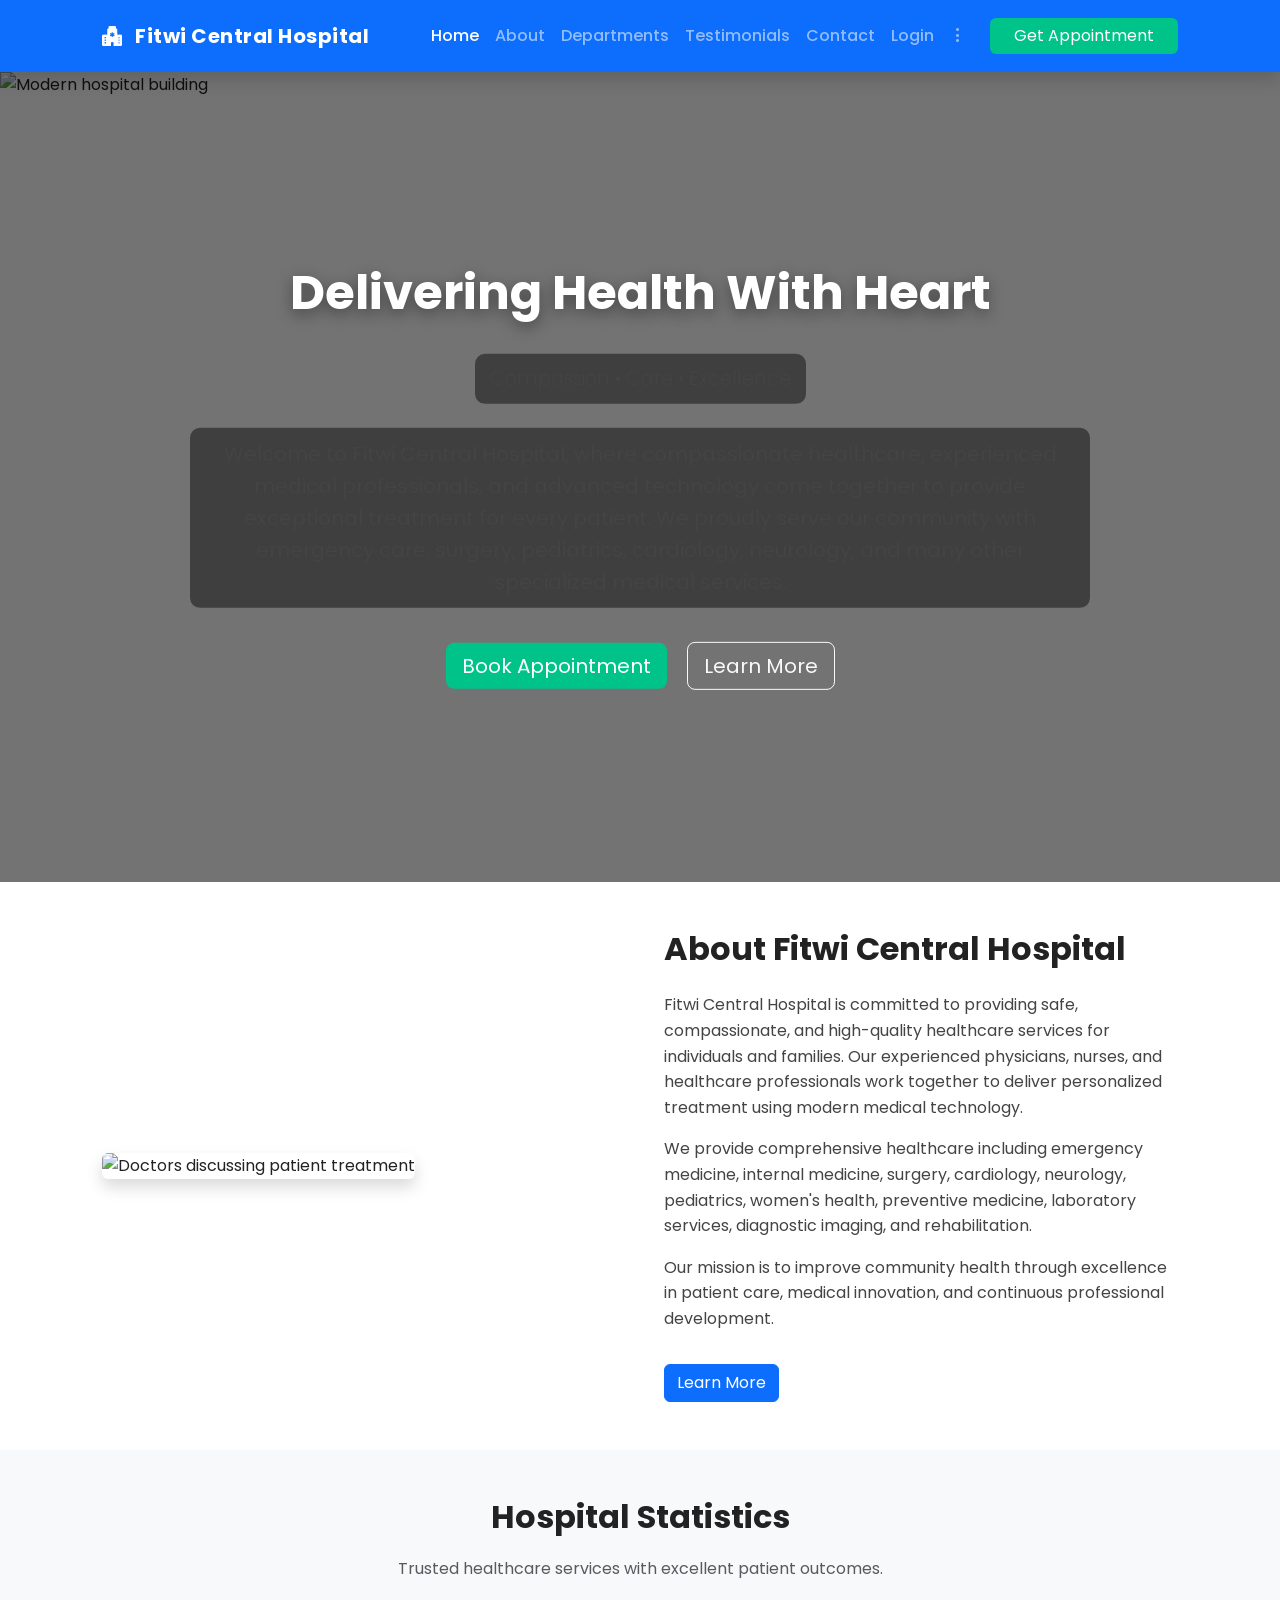
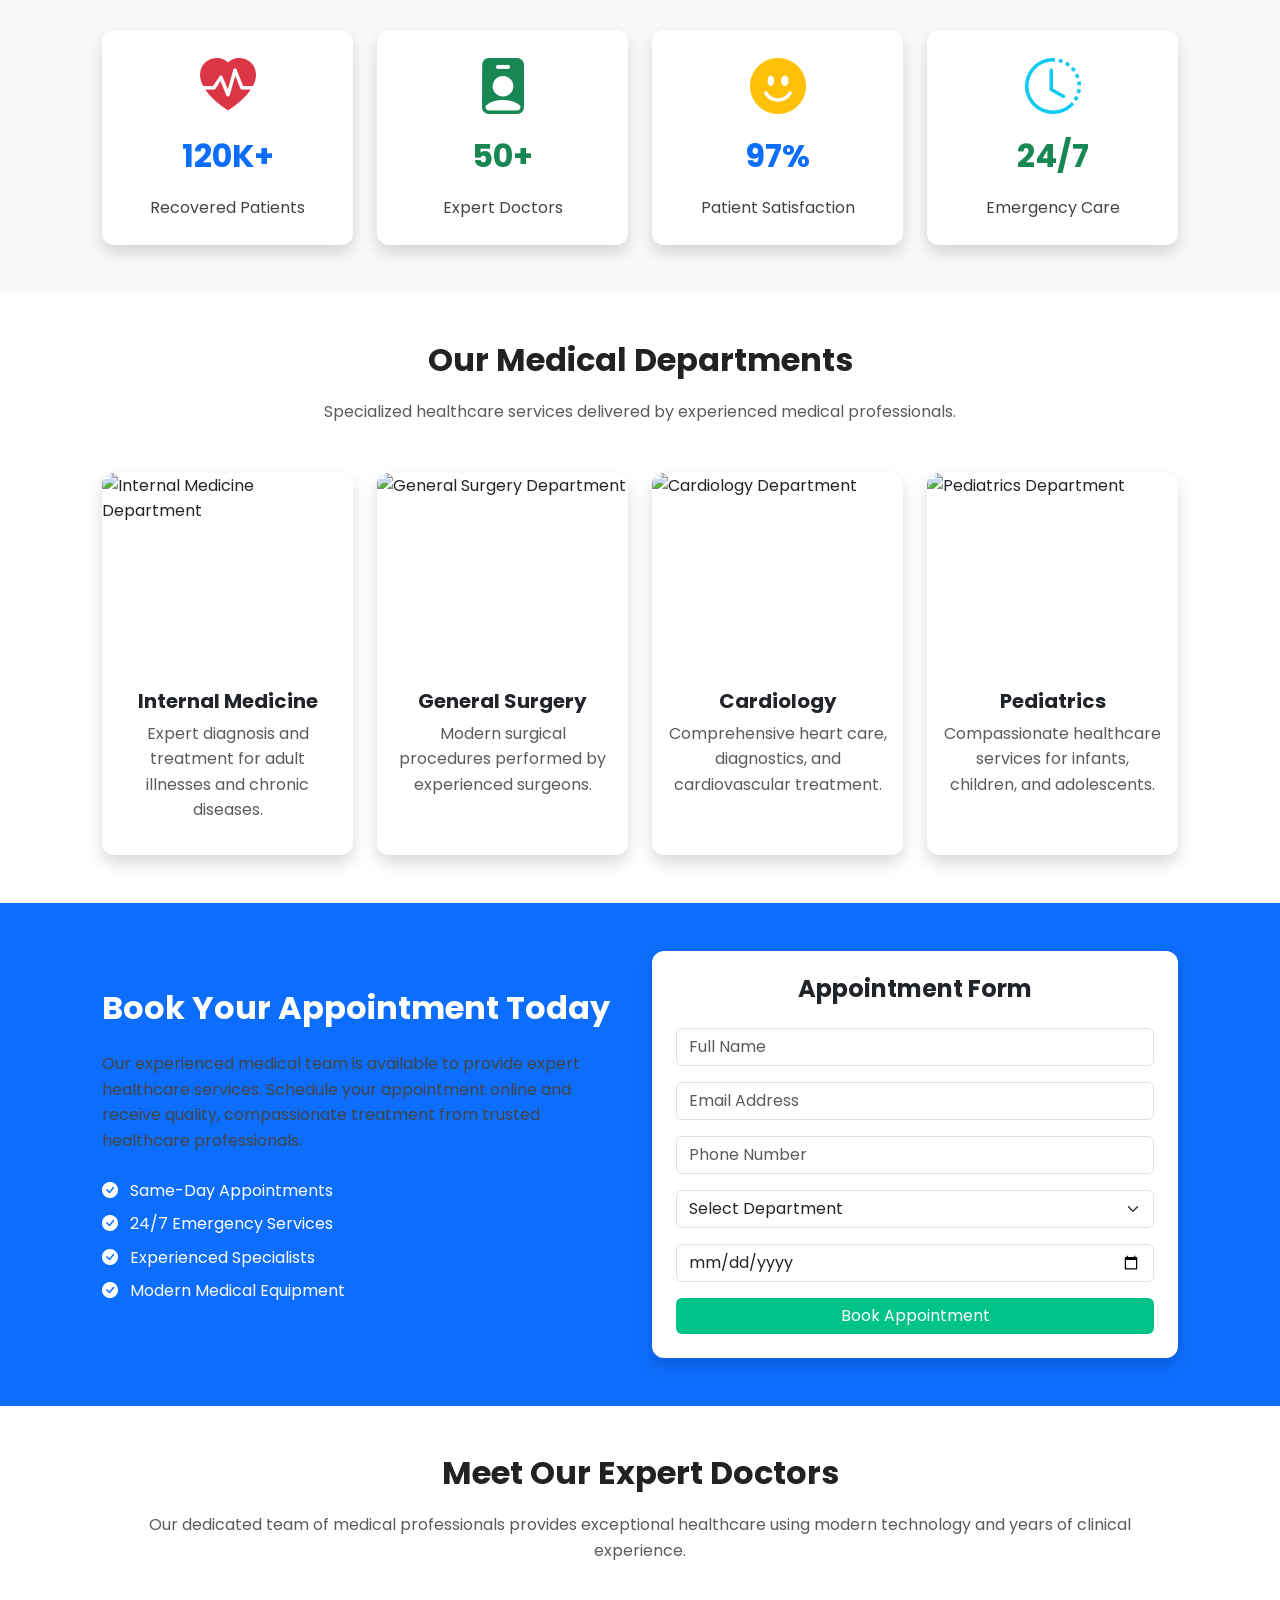
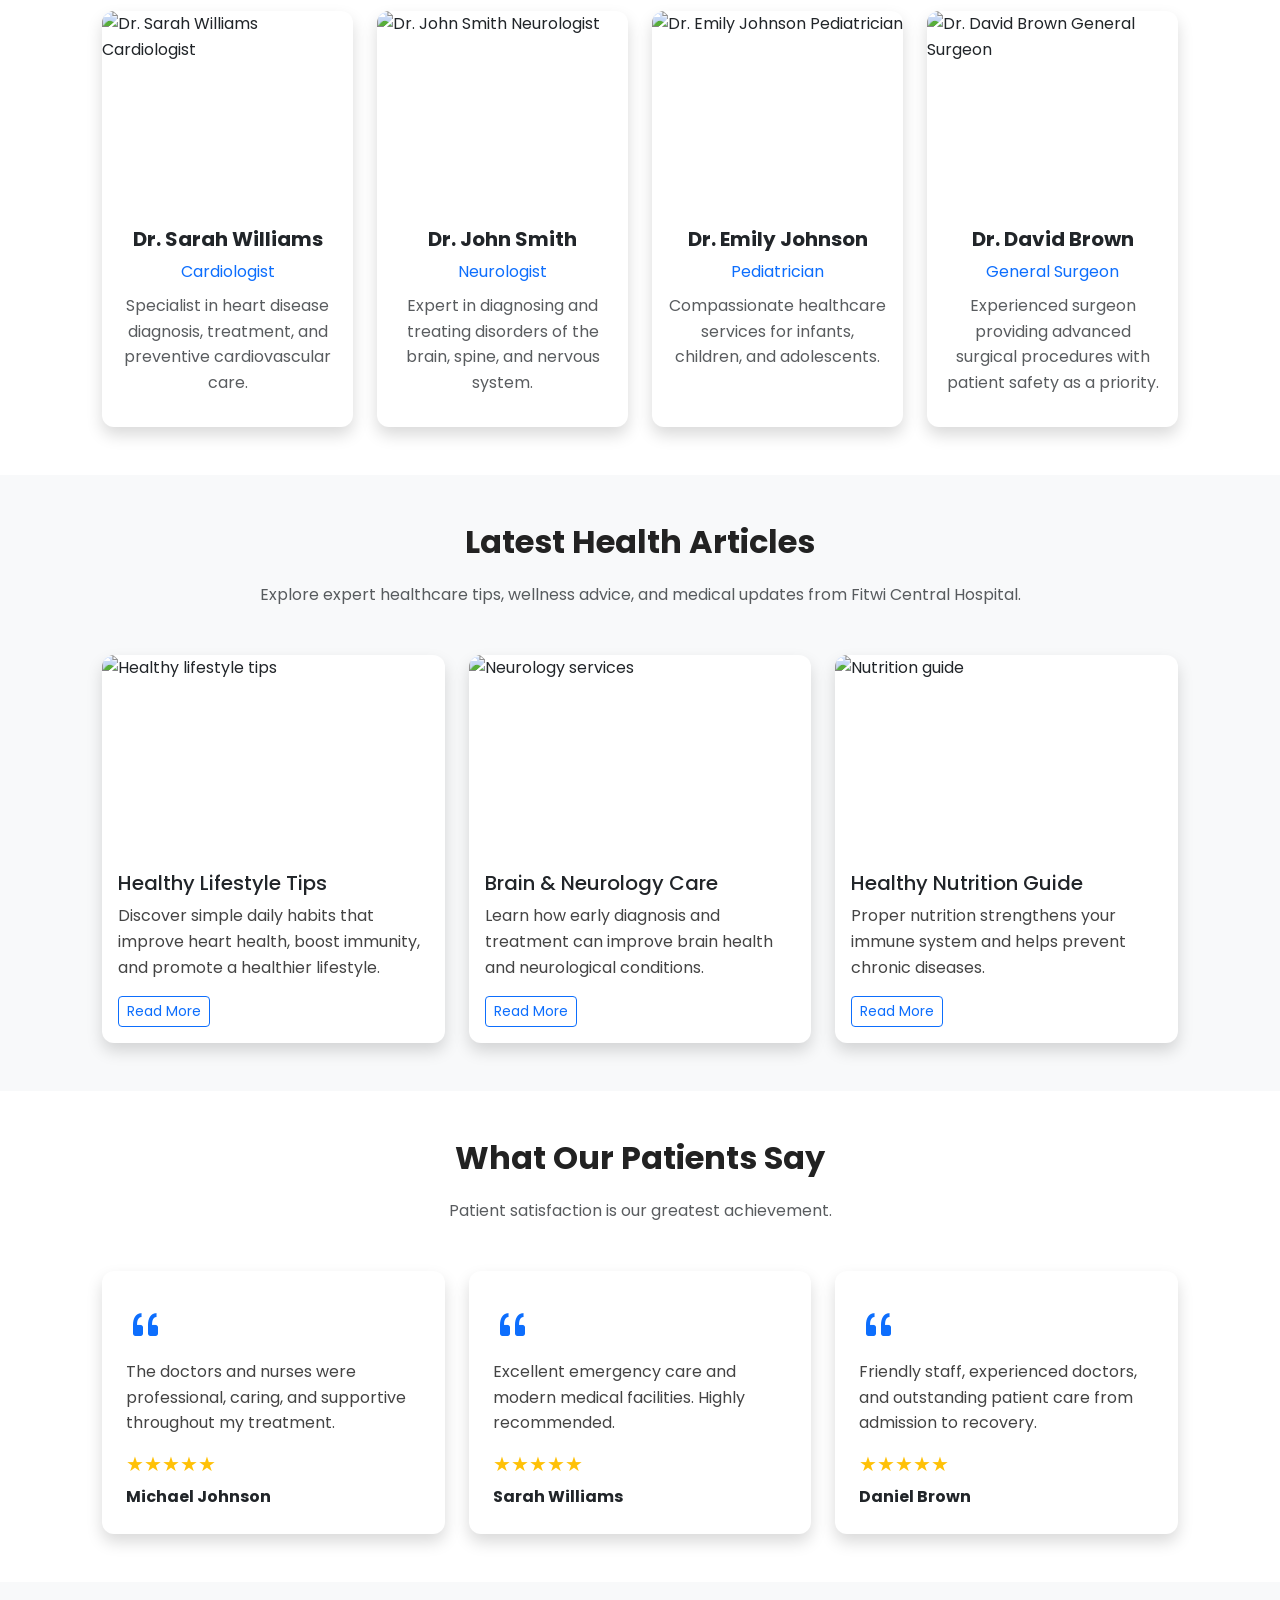
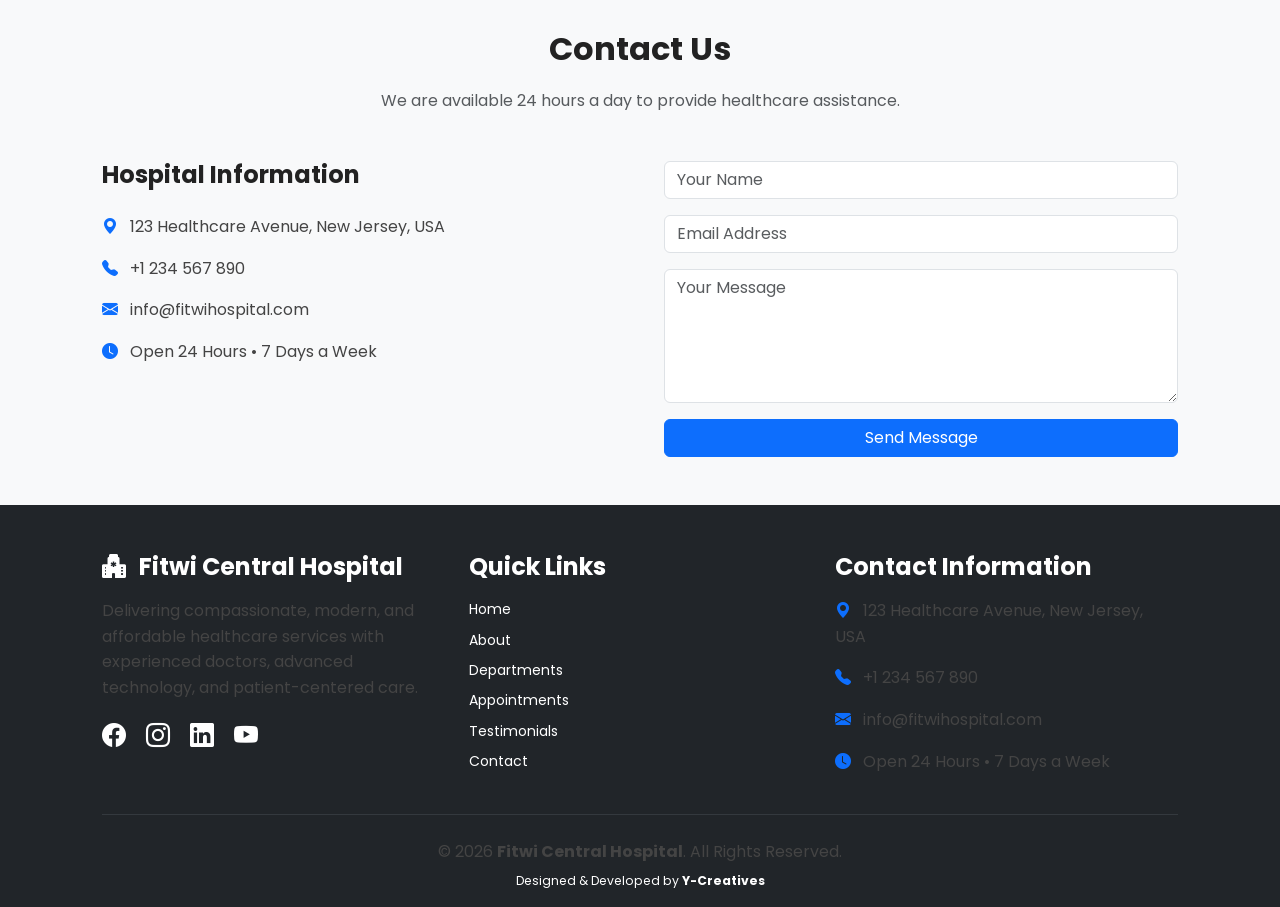
==== commit ad296d3c: "Add files via upload" ====
--- a/index.html
+++ b/index.html
@@ -2,7 +2,6 @@
 <html lang="en">
 
 <head>
-
     <meta charset="UTF-8">
     <meta name="viewport" content="width=device-width, initial-scale=1.0">
 
@@ -56,15 +55,18 @@
         content="https://images.unsplash.com/photo-1586773860418-d37222d8fce3?auto=format&fit=crop&w=1200&q=80">
 
     <!-- Bootstrap -->
-    <link href="https://cdn.jsdelivr.net/npm/bootstrap@5.3.3/dist/css/bootstrap.min.css"
+    <link
+        href="https://cdn.jsdelivr.net/npm/bootstrap@5.3.3/dist/css/bootstrap.min.css"
         rel="stylesheet">
 
     <!-- Bootstrap Icons -->
-    <link href="https://cdn.jsdelivr.net/npm/bootstrap-icons/font/bootstrap-icons.css"
+    <link
+        href="https://cdn.jsdelivr.net/npm/bootstrap-icons/font/bootstrap-icons.css"
         rel="stylesheet">
 
     <!-- Google Fonts -->
-    <link href="https://fonts.googleapis.com/css2?family=Poppins:wght@300;400;500;600;700&display=swap"
+    <link
+        href="https://fonts.googleapis.com/css2?family=Poppins:wght@300;400;500;600;700&display=swap"
         rel="stylesheet">
 
     <!-- Custom CSS -->
@@ -101,84 +103,107 @@
   ]
 }
     </script>
-
 </head>
 
 <body>
 
-<!-- ================= NAVBAR ================= -->
-
-<nav class="navbar navbar-expand-lg navbar-dark bg-primary sticky-top shadow">
-
-    <div class="container">
-
-        <a class="navbar-brand fw-bold" href="index.html">
-
-            <i class="bi bi-hospital-fill me-2"></i>
-
-            Fitwi Central Hospital
-
-        </a>
-
-        <button class="navbar-toggler"
-            type="button"
-            data-bs-toggle="collapse"
-            data-bs-target="#navbarNav"
-            aria-controls="navbarNav"
-            aria-expanded="false"
-            aria-label="Toggle navigation">
-
-            <span class="navbar-toggler-icon"></span>
-
-        </button>
-
-        <div class="collapse navbar-collapse" id="navbarNav">
-
-            <ul class="navbar-nav ms-auto align-items-lg-center">
-
-                <li class="nav-item">
-                    <a class="nav-link active" href="index.html">Home</a>
-                </li>
-
-                <li class="nav-item">
-                    <a class="nav-link" href="about.html">About</a>
-                </li>
-
-                <li class="nav-item">
-                    <a class="nav-link" href="departments.html">Departments</a>
-                </li>
-
-                <li class="nav-item">
-                    <a class="nav-link" href="testimonies.html">Testimonials</a>
-                </li>
-
-                <li class="nav-item">
-                    <a class="nav-link" href="contact.html">Contact</a>
-                </li>
-
-                <li class="nav-item">
-                    <a class="nav-link" href="login.html">Login</a>
-                </li>
-
-                <li class="nav-item ms-lg-3 mt-3 mt-lg-0">
-                    <a href="appointment.html" class="btn btn-success px-4">
-                        Get Appointment
-                    </a>
-                </li>
-
-            </ul>
-
-        </div>
-
+    <!-- Full Screen Menu -->
+    <div id="fullScreenMenu" class="overlay">
+        <div class="overlay-content">
+            <a href="about.html">About Us</a>
+            <a href="departments.html">Departments</a>
+            <a href="contact.html">Contact Us</a>
+            <a href="login.html">Login</a>
+            <a href="testimonies.html">Testimonials</a>
+
+            <button type="button"
+                class="btn btn-outline-light mt-4"
+                onclick="toggleMenu()">
+                Close
+            </button>
+        </div>
     </div>
 
-</nav>
-
-<!-- ================= HERO ================= -->
+    <!-- ================= NAVBAR ================= -->
+    <nav class="navbar navbar-expand-lg navbar-dark bg-primary sticky-top shadow">
+
+        <div class="container">
+
+            <a class="navbar-brand fw-bold" href="index.html">
+                <i class="bi bi-hospital-fill me-2"></i>
+                Fitwi Central Hospital
+            </a>
+
+            <button
+                class="navbar-toggler"
+                type="button"
+                data-bs-toggle="collapse"
+                data-bs-target="#navbarNav"
+                aria-controls="navbarNav"
+                aria-expanded="false"
+                aria-label="Toggle navigation">
+
+                <span class="navbar-toggler-icon"></span>
+
+            </button>
+
+            <div class="collapse navbar-collapse" id="navbarNav">
+
+                <ul class="navbar-nav ms-auto align-items-lg-center">
+
+                    <li class="nav-item">
+                        <a class="nav-link active" href="index.html">Home</a>
+                    </li>
+
+                    <li class="nav-item">
+                        <a class="nav-link" href="about.html">About</a>
+                    </li>
+
+                    <li class="nav-item">
+                        <a class="nav-link" href="departments.html">Departments</a>
+                    </li>
+
+                    <li class="nav-item">
+                        <a class="nav-link" href="testimonies.html">Testimonials</a>
+                    </li>
+
+                    <li class="nav-item">
+                        <a class="nav-link" href="contact.html">Contact</a>
+                    </li>
+
+                    <li class="nav-item">
+                        <a class="nav-link" href="login.html">Login</a>
+                    </li>
+
+                    <!-- More Menu -->
+                    <li class="nav-item">
+                        <a class="nav-link"
+                            href="#"
+                            onclick="toggleMenu(); return false;"
+                            title="More Options"
+                            aria-label="Open menu">
+                            <i class="bi bi-three-dots-vertical"></i>
+                        </a>
+                    </li>
+
+                    <li class="nav-item ms-lg-3 mt-3 mt-lg-0">
+                        <a href="appointment.html" class="btn btn-success px-4">
+                            Get Appointment
+                        </a>
+                    </li>
+
+                </ul>
+
+            </div>
+
+        </div>
+
+    </nav><!-- ================= HERO ================= -->
 
 <header class="hero position-relative">
 
-    <img src="https://images.unsplash.com/photo-1586773860418-d37222d8fce3?auto=format&fit=crop&w=1600&q=80"
+    <img
+        src="https://images.unsplash.com/photo-1586773860418-d37222d8fce3?auto=format&fit=crop&w=1600&q=80"
         class="w-100 hero-image"
         alt="Modern hospital building">
 
@@ -196,21 +221,20 @@
 
         <p class="fs-5">
             Welcome to Fitwi Central Hospital, where compassionate healthcare,
-            experienced medical professionals, and advanced technology come together
-            to provide exceptional treatment for every patient. We proudly serve our
-            community with emergency care, surgery, pediatrics, cardiology,
-            neurology, and many other specialized medical services.
+            experienced medical professionals, and advanced technology come
+            together to provide exceptional treatment for every patient. We
+            proudly serve our community with emergency care, surgery,
+            pediatrics, cardiology, neurology, and many other specialized
+            medical services.
         </p>
 
         <div class="mt-4">
 
-            <a href="appointment.html"
-                class="btn btn-success btn-lg me-3">
+            <a href="appointment.html" class="btn btn-success btn-lg me-3">
                 Book Appointment
             </a>
 
-            <a href="about.html"
-                class="btn btn-outline-light btn-lg">
+            <a href="about.html" class="btn btn-outline-light btn-lg">
                 Learn More
             </a>
 
@@ -219,7 +243,9 @@
     </div>
 
 </header>
+
 <!-- ================= ABOUT SECTION ================= -->
+
 <section class="py-5" id="about">
 
     <div class="container">
@@ -228,7 +254,8 @@
 
             <div class="col-lg-6">
 
-                <img src="https://images.pexels.com/photos/7088524/pexels-photo-7088524.jpeg?auto=compress&cs=tinysrgb&w=1200"
+                <img
+                    src="https://images.pexels.com/photos/7088524/pexels-photo-7088524.jpeg?auto=compress&cs=tinysrgb&w=1200"
                     class="img-fluid rounded shadow"
                     alt="Doctors discussing patient treatment">
 
@@ -241,24 +268,26 @@
                 </h2>
 
                 <p>
-                    Fitwi Central Hospital is committed to providing safe, compassionate,
-                    and high-quality healthcare services for individuals and families.
-                    Our experienced physicians, nurses, and healthcare professionals
-                    work together to deliver personalized treatment using modern
-                    medical technology.
+                    Fitwi Central Hospital is committed to providing safe,
+                    compassionate, and high-quality healthcare services for
+                    individuals and families. Our experienced physicians,
+                    nurses, and healthcare professionals work together to
+                    deliver personalized treatment using modern medical
+                    technology.
                 </p>
 
                 <p>
-                    We provide comprehensive healthcare including emergency medicine,
-                    internal medicine, surgery, cardiology, neurology, pediatrics,
-                    women's health, preventive medicine, laboratory services,
-                    diagnostic imaging, and rehabilitation.
+                    We provide comprehensive healthcare including emergency
+                    medicine, internal medicine, surgery, cardiology,
+                    neurology, pediatrics, women's health, preventive
+                    medicine, laboratory services, diagnostic imaging, and
+                    rehabilitation.
                 </p>
 
                 <p>
-                    Our mission is to improve community health through excellence in
-                    patient care, medical innovation, and continuous professional
-                    development.
+                    Our mission is to improve community health through
+                    excellence in patient care, medical innovation, and
+                    continuous professional development.
                 </p>
 
                 <a href="about.html" class="btn btn-primary mt-3">
@@ -271,10 +300,8 @@
 
     </div>
 
-</section>
-
-<!-- ================= STATISTICS ================= -->
-<section class="py-5 bg-light">
+</section><!-- ================= STATISTICS ================= -->
+<section class="py-5 bg-light" id="statistics">
 
     <div class="container">
 
@@ -298,11 +325,9 @@
 
                     <i class="bi bi-heart-pulse-fill text-danger display-4"></i>
 
-                    <h2 class="fw-bold text-primary mt-3">
-                        120K+
-                    </h2>
-
-                    <p>Recovered Patients</p>
+                    <h2 class="fw-bold text-primary mt-3">120K+</h2>
+
+                    <p class="mb-0">Recovered Patients</p>
 
                 </div>
 
@@ -314,11 +339,9 @@
 
                     <i class="bi bi-person-badge-fill text-success display-4"></i>
 
-                    <h2 class="fw-bold text-success mt-3">
-                        50+
-                    </h2>
-
-                    <p>Expert Doctors</p>
+                    <h2 class="fw-bold text-success mt-3">50+</h2>
+
+                    <p class="mb-0">Expert Doctors</p>
 
                 </div>
 
@@ -330,11 +353,9 @@
 
                     <i class="bi bi-emoji-smile-fill text-warning display-4"></i>
 
-                    <h2 class="fw-bold text-primary mt-3">
-                        97%
-                    </h2>
-
-                    <p>Patient Satisfaction</p>
+                    <h2 class="fw-bold text-primary mt-3">97%</h2>
+
+                    <p class="mb-0">Patient Satisfaction</p>
 
                 </div>
 
@@ -346,11 +367,9 @@
 
                     <i class="bi bi-clock-history text-info display-4"></i>
 
-                    <h2 class="fw-bold text-success mt-3">
-                        24/7
-                    </h2>
-
-                    <p>Emergency Care</p>
+                    <h2 class="fw-bold text-success mt-3">24/7</h2>
+
+                    <p class="mb-0">Emergency Care</p>
 
                 </div>
 
@@ -386,9 +405,10 @@
 
                 <div class="card shadow border-0 h-100">
 
-                    <img src="https://images.pexels.com/photos/6129688/pexels-photo-6129688.jpeg?auto=compress&cs=tinysrgb&w=800"
+                    <img
+                        src="https://images.pexels.com/photos/6129688/pexels-photo-6129688.jpeg?auto=compress&cs=tinysrgb&w=800"
                         class="card-img-top"
-                        alt="Internal Medicine">
+                        alt="Internal Medicine Department">
 
                     <div class="card-body text-center">
 
@@ -406,14 +426,15 @@
 
             </div>
 
-            <!-- Surgery -->
+            <!-- General Surgery -->
             <div class="col-lg-3 col-md-6">
 
                 <div class="card shadow border-0 h-100">
 
-                    <img src="https://images.pexels.com/photos/8376234/pexels-photo-8376234.jpeg?auto=compress&cs=tinysrgb&w=800"
+                    <img
+                        src="https://images.pexels.com/photos/8376234/pexels-photo-8376234.jpeg?auto=compress&cs=tinysrgb&w=800"
                         class="card-img-top"
-                        alt="General Surgery">
+                        alt="General Surgery Department">
 
                     <div class="card-body text-center">
 
@@ -436,9 +457,10 @@
 
                 <div class="card shadow border-0 h-100">
 
-                    <img src="https://images.pexels.com/photos/7089401/pexels-photo-7089401.jpeg?auto=compress&cs=tinysrgb&w=800"
+                    <img
+                        src="https://images.pexels.com/photos/7089401/pexels-photo-7089401.jpeg?auto=compress&cs=tinysrgb&w=800"
                         class="card-img-top"
-                        alt="Cardiology">
+                        alt="Cardiology Department">
 
                     <div class="card-body text-center">
 
@@ -461,9 +483,10 @@
 
                 <div class="card shadow border-0 h-100">
 
-                    <img src="https://images.pexels.com/photos/5998468/pexels-photo-5998468.jpeg?auto=compress&cs=tinysrgb&w=800"
+                    <img
+                        src="https://images.pexels.com/photos/5998468/pexels-photo-5998468.jpeg?auto=compress&cs=tinysrgb&w=800"
                         class="card-img-top"
-                        alt="Pediatrics">
+                        alt="Pediatrics Department">
 
                     <div class="card-body text-center">
 
@@ -485,9 +508,7 @@
 
     </div>
 
-</section>
-
-<!-- ================= APPOINTMENT ================= -->
+</section><!-- ================= APPOINTMENT ================= -->
 <section class="py-5 bg-primary text-white" id="appointment">
 
     <div class="container">
@@ -542,28 +563,31 @@
                             Appointment Form
                         </h4>
 
-                        <form>
+                        <form action="#" method="post">
 
                             <div class="mb-3">
                                 <input type="text" class="form-control"
+                                    name="full_name"
                                     placeholder="Full Name" required>
                             </div>
 
                             <div class="mb-3">
                                 <input type="email" class="form-control"
+                                    name="email"
                                     placeholder="Email Address" required>
                             </div>
 
                             <div class="mb-3">
                                 <input type="tel" class="form-control"
+                                    name="phone"
                                     placeholder="Phone Number" required>
                             </div>
 
                             <div class="mb-3">
 
-                                <select class="form-select" required>
-
-                                    <option selected disabled>
+                                <select class="form-select" name="department" required>
+
+                                    <option value="" disabled selected>
                                         Select Department
                                     </option>
 
@@ -579,10 +603,12 @@
                             </div>
 
                             <div class="mb-3">
-                                <input type="date" class="form-control" required>
+                                <input type="date" class="form-control"
+                                    name="appointment_date"
+                                    required>
                             </div>
 
-                            <button class="btn btn-success w-100">
+                            <button type="submit" class="btn btn-success w-100">
                                 Book Appointment
                             </button>
 
@@ -599,101 +625,150 @@
     </div>
 
 </section>
+
 <!-- ================= DOCTORS SECTION ================= -->
 <section class="py-5" id="doctors">
 
     <div class="container">
 
         <div class="text-center mb-5">
-            <h2 class="fw-bold">Meet Our Expert Doctors</h2>
+
+            <h2 class="fw-bold">
+                Meet Our Expert Doctors
+            </h2>
+
             <p class="text-muted">
                 Our dedicated team of medical professionals provides exceptional healthcare using modern technology and years of clinical experience.
             </p>
+
         </div>
 
         <div class="row g-4">
 
+            <!-- Doctor 1 -->
             <div class="col-lg-3 col-md-6">
+
                 <div class="card shadow border-0 h-100">
-               <img src="https://images.pexels.com/photos/5327585/pexels-photo-5327585.jpeg?auto=compress&cs=tinysrgb&w=800"
-     class="card-img-top"
-     alt="Dr. Sarah Williams Cardiologist">
+
+                    <img
+                        src="https://images.pexels.com/photos/5327585/pexels-photo-5327585.jpeg?auto=compress&cs=tinysrgb&w=800"
+                        class="card-img-top"
+                        alt="Dr. Sarah Williams Cardiologist">
+
                     <div class="card-body text-center">
+
                         <h5 class="fw-bold">Dr. Sarah Williams</h5>
-                        <p class="text-primary">Cardiologist</p>
+                        <p class="text-primary mb-2">Cardiologist</p>
+
                         <p class="text-muted">
                             Specialist in heart disease diagnosis, treatment, and preventive cardiovascular care.
                         </p>
-                    </div>
-                </div>
-            </div>
-
+
+                    </div>
+
+                </div>
+
+            </div>
+
+            <!-- Doctor 2 -->
             <div class="col-lg-3 col-md-6">
+
                 <div class="card shadow border-0 h-100">
-               <img src="https://images.pexels.com/photos/8460157/pexels-photo-8460157.jpeg?auto=compress&cs=tinysrgb&w=800"
-     class="card-img-top"
-     alt="Dr. John Smith Neurologist">
-                        alt="Neurologist at Fitwi Central Hospital">
+
+                    <img
+                        src="https://images.pexels.com/photos/8460157/pexels-photo-8460157.jpeg?auto=compress&cs=tinysrgb&w=800"
+                        class="card-img-top"
+                        alt="Dr. John Smith Neurologist">
+
                     <div class="card-body text-center">
+
                         <h5 class="fw-bold">Dr. John Smith</h5>
-                        <p class="text-primary">Neurologist</p>
+                        <p class="text-primary mb-2">Neurologist</p>
+
                         <p class="text-muted">
                             Expert in diagnosing and treating disorders of the brain, spine, and nervous system.
                         </p>
-                    </div>
-                </div>
-            </div>
-
+
+                    </div>
+
+                </div>
+
+            </div>
+
+            <!-- Doctor 3 -->
             <div class="col-lg-3 col-md-6">
+
                 <div class="card shadow border-0 h-100">
-                    <img src="https://images.pexels.com/photos/7089401/pexels-photo-7089401.jpeg?auto=compress&cs=tinysrgb&w=800"
-     class="card-img-top"
-     alt="Dr. Emily Johnson Pediatrician">
+
+                    <img
+                        src="https://images.pexels.com/photos/7089401/pexels-photo-7089401.jpeg?auto=compress&cs=tinysrgb&w=800"
+                        class="card-img-top"
+                        alt="Dr. Emily Johnson Pediatrician">
+
                     <div class="card-body text-center">
+
                         <h5 class="fw-bold">Dr. Emily Johnson</h5>
-                        <p class="text-primary">Pediatrician</p>
+                        <p class="text-primary mb-2">Pediatrician</p>
+
                         <p class="text-muted">
                             Compassionate healthcare services for infants, children, and adolescents.
                         </p>
-                    </div>
-                </div>
-            </div>
-
+
+                    </div>
+
+                </div>
+
+            </div>
+
+            <!-- Doctor 4 -->
             <div class="col-lg-3 col-md-6">
+
                 <div class="card shadow border-0 h-100">
-                    <img src="https://images.pexels.com/photos/6749778/pexels-photo-6749778.jpeg?auto=compress&cs=tinysrgb&w=800"
-     class="card-img-top"
-     alt="Dr. David Brown General Surgeon">
+
+                    <img
+                        src="https://images.pexels.com/photos/6749778/pexels-photo-6749778.jpeg?auto=compress&cs=tinysrgb&w=800"
+                        class="card-img-top"
+                        alt="Dr. David Brown General Surgeon">
+
                     <div class="card-body text-center">
+
                         <h5 class="fw-bold">Dr. David Brown</h5>
-                        <p class="text-primary">General Surgeon</p>
+                        <p class="text-primary mb-2">General Surgeon</p>
+
                         <p class="text-muted">
                             Experienced surgeon providing advanced surgical procedures with patient safety as a priority.
                         </p>
-                    </div>
-                </div>
+
+                    </div>
+
+                </div>
+
             </div>
 
         </div>
 
     </div>
 
-</section>
-
-<!-- ================= HEALTH BLOG ================= -->
+</section><!-- ================= HEALTH BLOG ================= -->
 <section class="py-5 bg-light" id="blog">
 
     <div class="container">
 
         <div class="text-center mb-5">
-            <h2 class="fw-bold">Latest Health Articles</h2>
+
+            <h2 class="fw-bold">
+                Latest Health Articles
+            </h2>
+
             <p class="text-muted">
                 Explore expert healthcare tips, wellness advice, and medical updates from Fitwi Central Hospital.
             </p>
+
         </div>
 
         <div class="row g-4">
 
+            <!-- Blog 1 -->
             <div class="col-md-4">
 
                 <div class="card shadow h-100">
@@ -721,6 +796,7 @@
 
             </div>
 
+            <!-- Blog 2 -->
             <div class="col-md-4">
 
                 <div class="card shadow h-100">
@@ -734,8 +810,7 @@
                         <h5>Brain & Neurology Care</h5>
 
                         <p>
-                            Learn how early diagnosis and treatment can improve brain health and
-                            neurological conditions.
+                            Learn how early diagnosis and treatment can improve brain health and neurological conditions.
                         </p>
 
                         <a href="#" class="btn btn-outline-primary btn-sm">
@@ -748,6 +823,7 @@
 
             </div>
 
+            <!-- Blog 3 -->
             <div class="col-md-4">
 
                 <div class="card shadow h-100">
@@ -761,8 +837,7 @@
                         <h5>Healthy Nutrition Guide</h5>
 
                         <p>
-                            Proper nutrition strengthens your immune system and helps prevent
-                            chronic diseases.
+                            Proper nutrition strengthens your immune system and helps prevent chronic diseases.
                         </p>
 
                         <a href="#" class="btn btn-outline-primary btn-sm">
@@ -800,6 +875,7 @@
 
         <div class="row g-4">
 
+            <!-- Testimonial 1 -->
             <div class="col-md-4">
 
                 <div class="card shadow border-0 p-4 h-100">
@@ -818,6 +894,7 @@
 
             </div>
 
+            <!-- Testimonial 2 -->
             <div class="col-md-4">
 
                 <div class="card shadow border-0 p-4 h-100">
@@ -836,6 +913,7 @@
 
             </div>
 
+            <!-- Testimonial 3 -->
             <div class="col-md-4">
 
                 <div class="card shadow border-0 p-4 h-100">
@@ -858,9 +936,7 @@
 
     </div>
 
-</section>
-
-<!-- ================= CONTACT SECTION ================= -->
+</section><!-- ================= CONTACT SECTION ================= -->
 <section class="py-5 bg-light" id="contact">
 
     <div class="container">
@@ -879,6 +955,7 @@
 
         <div class="row g-5">
 
+            <!-- Contact Info -->
             <div class="col-lg-6">
 
                 <h4 class="fw-bold mb-4">
@@ -907,20 +984,21 @@
 
             </div>
 
+            <!-- Contact Form -->
             <div class="col-lg-6">
 
-                <form>
+                <form action="#" method="post">
 
                     <div class="mb-3">
-                        <input type="text" class="form-control" placeholder="Your Name" required>
+                        <input type="text" class="form-control" name="name" placeholder="Your Name" required>
                     </div>
 
                     <div class="mb-3">
-                        <input type="email" class="form-control" placeholder="Email Address" required>
+                        <input type="email" class="form-control" name="email" placeholder="Email Address" required>
                     </div>
 
                     <div class="mb-3">
-                        <textarea class="form-control" rows="5" placeholder="Your Message" required></textarea>
+                        <textarea class="form-control" name="message" rows="5" placeholder="Your Message" required></textarea>
                     </div>
 
                     <button type="submit" class="btn btn-primary w-100">
@@ -936,6 +1014,7 @@
     </div>
 
 </section>
+
 <!-- ================= FOOTER ================= -->
 <footer class="bg-dark text-white pt-5 pb-3">
 
@@ -943,7 +1022,7 @@
 
         <div class="row g-4">
 
-            <!-- Hospital Information -->
+            <!-- Hospital Info -->
             <div class="col-lg-4 col-md-6">
 
                 <h4 class="fw-bold">
@@ -957,10 +1036,23 @@
                 </p>
 
                 <div class="mt-3">
-                    <a href="#" class="text-white me-3"><i class="bi bi-facebook fs-4"></i></a>
-                    <a href="#" class="text-white me-3"><i class="bi bi-instagram fs-4"></i></a>
-                    <a href="#" class="text-white me-3"><i class="bi bi-linkedin fs-4"></i></a>
-                    <a href="#" class="text-white"><i class="bi bi-youtube fs-4"></i></a>
+
+                    <a href="#" class="text-white me-3">
+                        <i class="bi bi-facebook fs-4"></i>
+                    </a>
+
+                    <a href="#" class="text-white me-3">
+                        <i class="bi bi-instagram fs-4"></i>
+                    </a>
+
+                    <a href="#" class="text-white me-3">
+                        <i class="bi bi-linkedin fs-4"></i>
+                    </a>
+
+                    <a href="#" class="text-white">
+                        <i class="bi bi-youtube fs-4"></i>
+                    </a>
+
                 </div>
 
             </div>
@@ -1000,8 +1092,8 @@
 
             </div>
 
-            <!-- Contact -->
-            <div class="col-lg-4">
+            <!-- Contact Info -->
+            <div class="col-lg-4 col-md-6">
 
                 <h4 class="fw-bold">Contact Information</h4>
 
@@ -1047,49 +1139,12 @@
 
 </footer>
 
-<!-- ================= SCHEMA MARKUP ================= -->
-<script type="application/ld+json">
-{
-  "@context": "https://schema.org",
-  "@type": "Hospital",
-  "name": "Fitwi Central Hospital",
-  "url": "https://fitwi-central-hospital.netlify.app/",
-  "logo": "https://fitwi-central-hospital.netlify.app/images/favicon.png",
-  "image": "https://fitwi-central-hospital.netlify.app/images/hospital.jpg",
-  "description": "Fitwi Central Hospital provides expert healthcare services including emergency care, surgery, pediatrics, cardiology, neurology, internal medicine, diagnostics, and preventive healthcare in New Jersey.",
-  "telephone": "+1-234-567-890",
-  "email": "info@fitwihospital.com",
-  "priceRange": "$$",
-  "address": {
-    "@type": "PostalAddress",
-    "streetAddress": "123 Healthcare Avenue",
-    "addressLocality": "New Jersey",
-    "addressRegion": "NJ",
-    "postalCode": "07001",
-    "addressCountry": "US"
-  },
-  "openingHours": "Mo-Su 00:00-23:59",
-  "medicalSpecialty": [
-    "Cardiology",
-    "Neurology",
-    "Pediatrics",
-    "Internal Medicine",
-    "General Surgery",
-    "Emergency Medicine"
-  ],
-  "sameAs": [
-    "https://facebook.com/",
-    "https://instagram.com/",
-    "https://linkedin.com/",
-    "https://youtube.com/"
-  ]
-}
-</script>
-
-<!-- Bootstrap Bundle -->
+<!-- ================= SCRIPTS ================= -->
+
+<!-- Bootstrap JS -->
 <script src="https://cdn.jsdelivr.net/npm/bootstrap@5.3.3/dist/js/bootstrap.bundle.min.js"></script>
 
-<!-- Custom JavaScript -->
+<!-- Custom JS -->
 <script src="script.js"></script>
 
 </body>
--- a/style.css
+++ b/style.css
@@ -13,6 +13,25 @@
     background-color: #fff;
 }
 
+/* ================= CONTAINER ================= */
+.container {
+    max-width: 1100px;
+}
+
+/* ================= TYPOGRAPHY ================= */
+p {
+    font-size: 16px;
+    color: #444;
+}
+
+h1, h2, h3, h4 {
+    font-weight: 700;
+}
+
+h2 {
+    margin-bottom: 20px;
+}
+
 /* ================= NAVBAR ================= */
 .navbar {
     padding: 15px 0;
@@ -35,15 +54,59 @@
 /* ================= HERO ================= */
 .hero {
     position: relative;
-}
-
+    height: 90vh;
+    overflow: hidden;
+}
+
+/* HERO IMAGE */
+.hero-image {
+    width: 100%;
+    height: 100%;
+    object-fit: cover;
+    display: block;
+}
+
+/* DARK OVERLAY */
+.hero-overlay {
+    position: absolute;
+    top: 0;
+    left: 0;
+    width: 100%;
+    height: 100%;
+    background: rgba(0, 0, 0, 0.55);
+    z-index: 1;
+}
+
+/* HERO CONTENT */
+.hero-content {
+    position: absolute;
+    top: 50%;
+    left: 50%;
+    transform: translate(-50%, -50%);
+    z-index: 2;
+    text-align: center;
+    color: #fff;
+    width: 90%;
+    max-width: 900px;
+}
+
+/* HERO TEXT */
 .hero h1 {
     font-size: 3rem;
-    text-shadow: 0 5px 15px rgba(0,0,0,0.4);
+    text-shadow: 0 5px 15px rgba(0, 0, 0, 0.4);
 }
 
 .hero p {
     font-size: 1.2rem;
+    margin-bottom: 10px;
+}
+
+/* Make long paragraph readable */
+.hero-content p {
+    background: rgba(0, 0, 0, 0.45);
+    display: inline-block;
+    padding: 10px 15px;
+    border-radius: 10px;
 }
 
 /* ================= BUTTONS ================= */
@@ -59,14 +122,6 @@
 /* ================= SECTIONS ================= */
 section {
     padding: 60px 0;
-}
-
-h1, h2, h3, h4 {
-    font-weight: 700;
-}
-
-h2 {
-    margin-bottom: 20px;
 }
 
 /* ================= CARDS ================= */
@@ -78,7 +133,7 @@
 
 .card:hover {
     transform: translateY(-5px);
-    box-shadow: 0 10px 25px rgba(0,0,0,0.1);
+    box-shadow: 0 10px 25px rgba(0, 0, 0, 0.1);
 }
 
 .card img {
@@ -88,7 +143,7 @@
     border-top-right-radius: 12px;
 }
 
-/* ================= STATS ================= */
+/* ================= STATISTICS ================= */
 .stats h2 {
     font-size: 2.2rem;
 }
@@ -98,7 +153,7 @@
     font-size: 14px;
 }
 
-footer h5 {
+footer h4 {
     margin-bottom: 10px;
 }
 
@@ -116,8 +171,42 @@
     z-index: 9999;
 }
 
+/* ================= FULL SCREEN MENU ================= */
+.overlay {
+    position: fixed;
+    top: 0;
+    left: 0;
+    width: 100%;
+    height: 100%;
+    background: rgba(0, 0, 0, 0.92);
+    z-index: 9999;
+    display: none;
+}
+
+.overlay-content {
+    position: absolute;
+    top: 50%;
+    left: 50%;
+    transform: translate(-50%, -50%);
+    text-align: center;
+}
+
+.overlay-content a {
+    display: block;
+    color: #fff;
+    font-size: 20px;
+    margin: 15px 0;
+    text-decoration: none;
+    transition: 0.3s;
+}
+
+.overlay-content a:hover {
+    color: #00c389;
+}
+
 /* ================= MOBILE FIX ================= */
 @media (max-width: 768px) {
+
     .hero h1 {
         font-size: 2rem;
     }
@@ -129,14 +218,19 @@
     .navbar-nav {
         text-align: center;
     }
-}
-
-/* ================= SEO IMPROVEMENT ================= */
-p {
-    font-size: 16px;
-    color: #444;
-}
-
-.container {
-    max-width: 1100px;
+
+    .hero {
+        height: 70vh;
+    }
+}
+
+/* ================= ACCESSIBILITY ================= */
+a {
+    text-decoration: none;
+}
+
+button:focus,
+a:focus {
+    outline: 2px solid #00c389;
+    outline-offset: 3px;
 }
